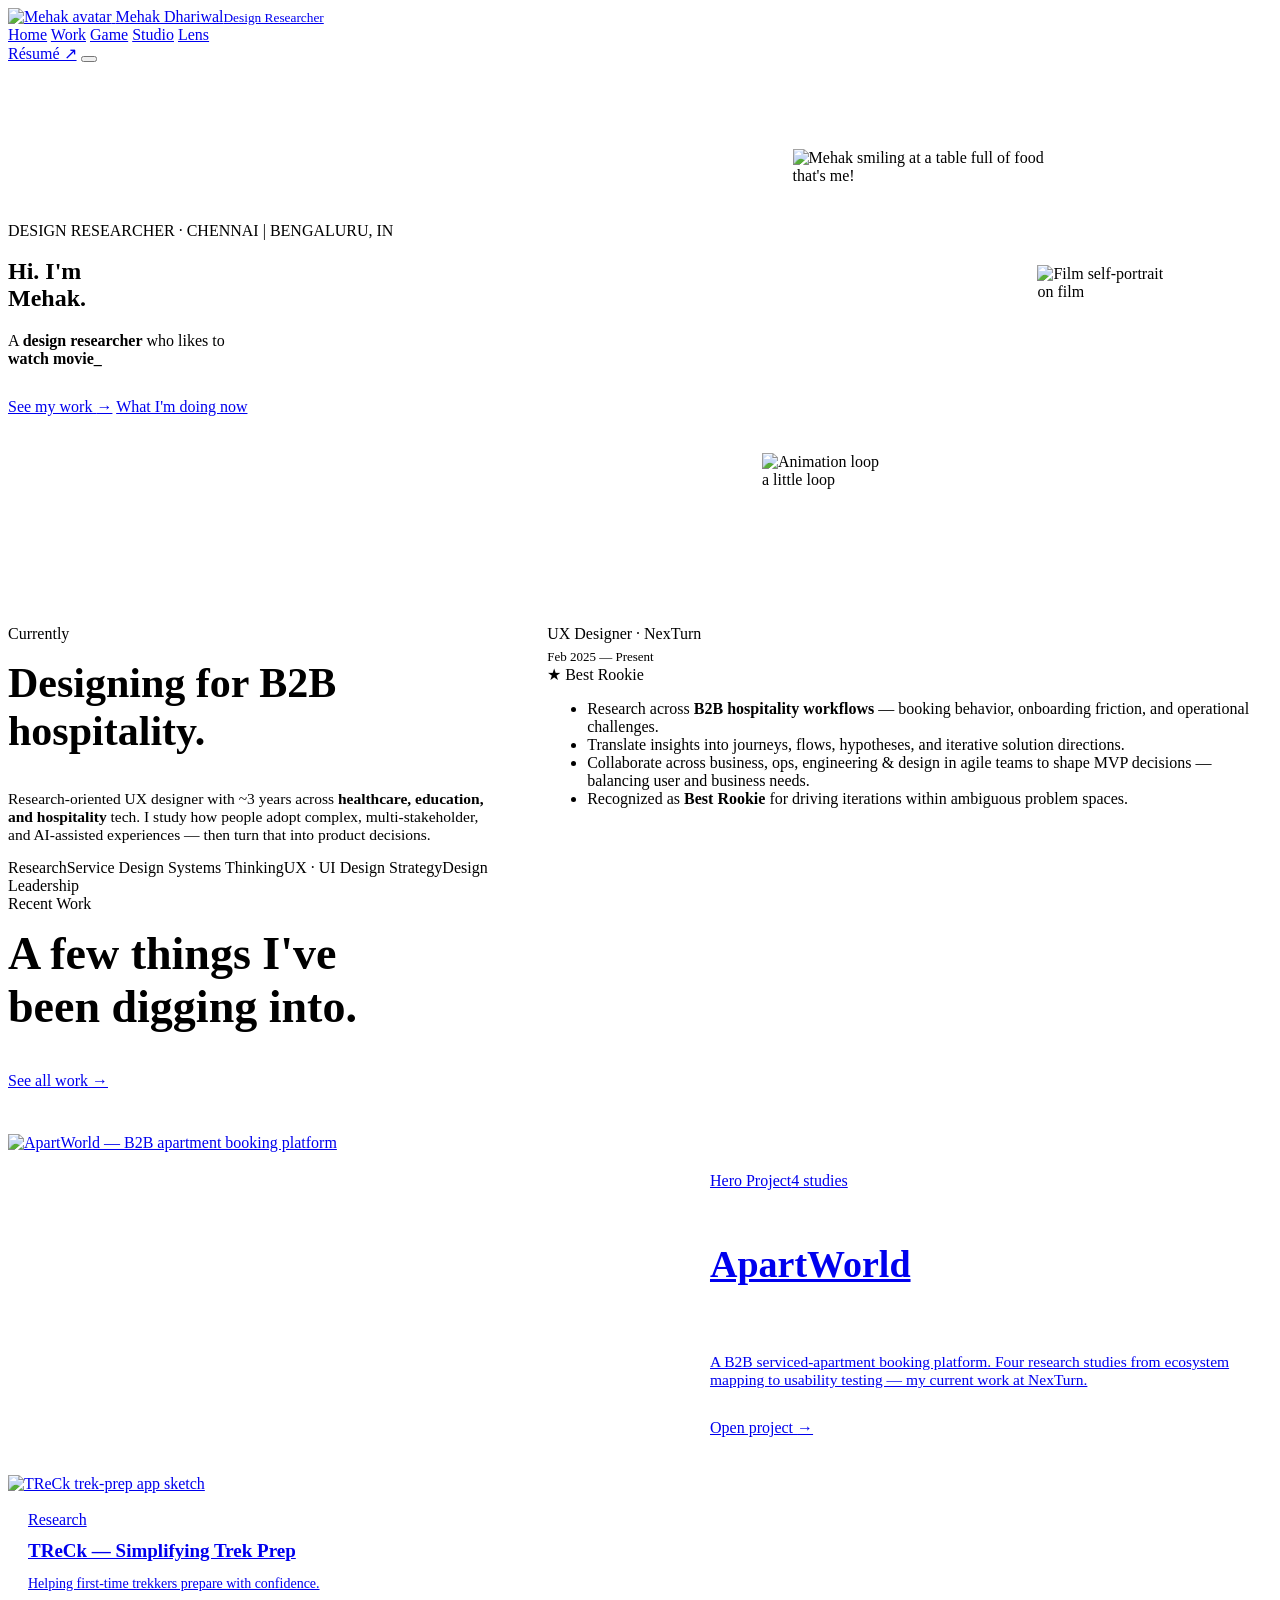
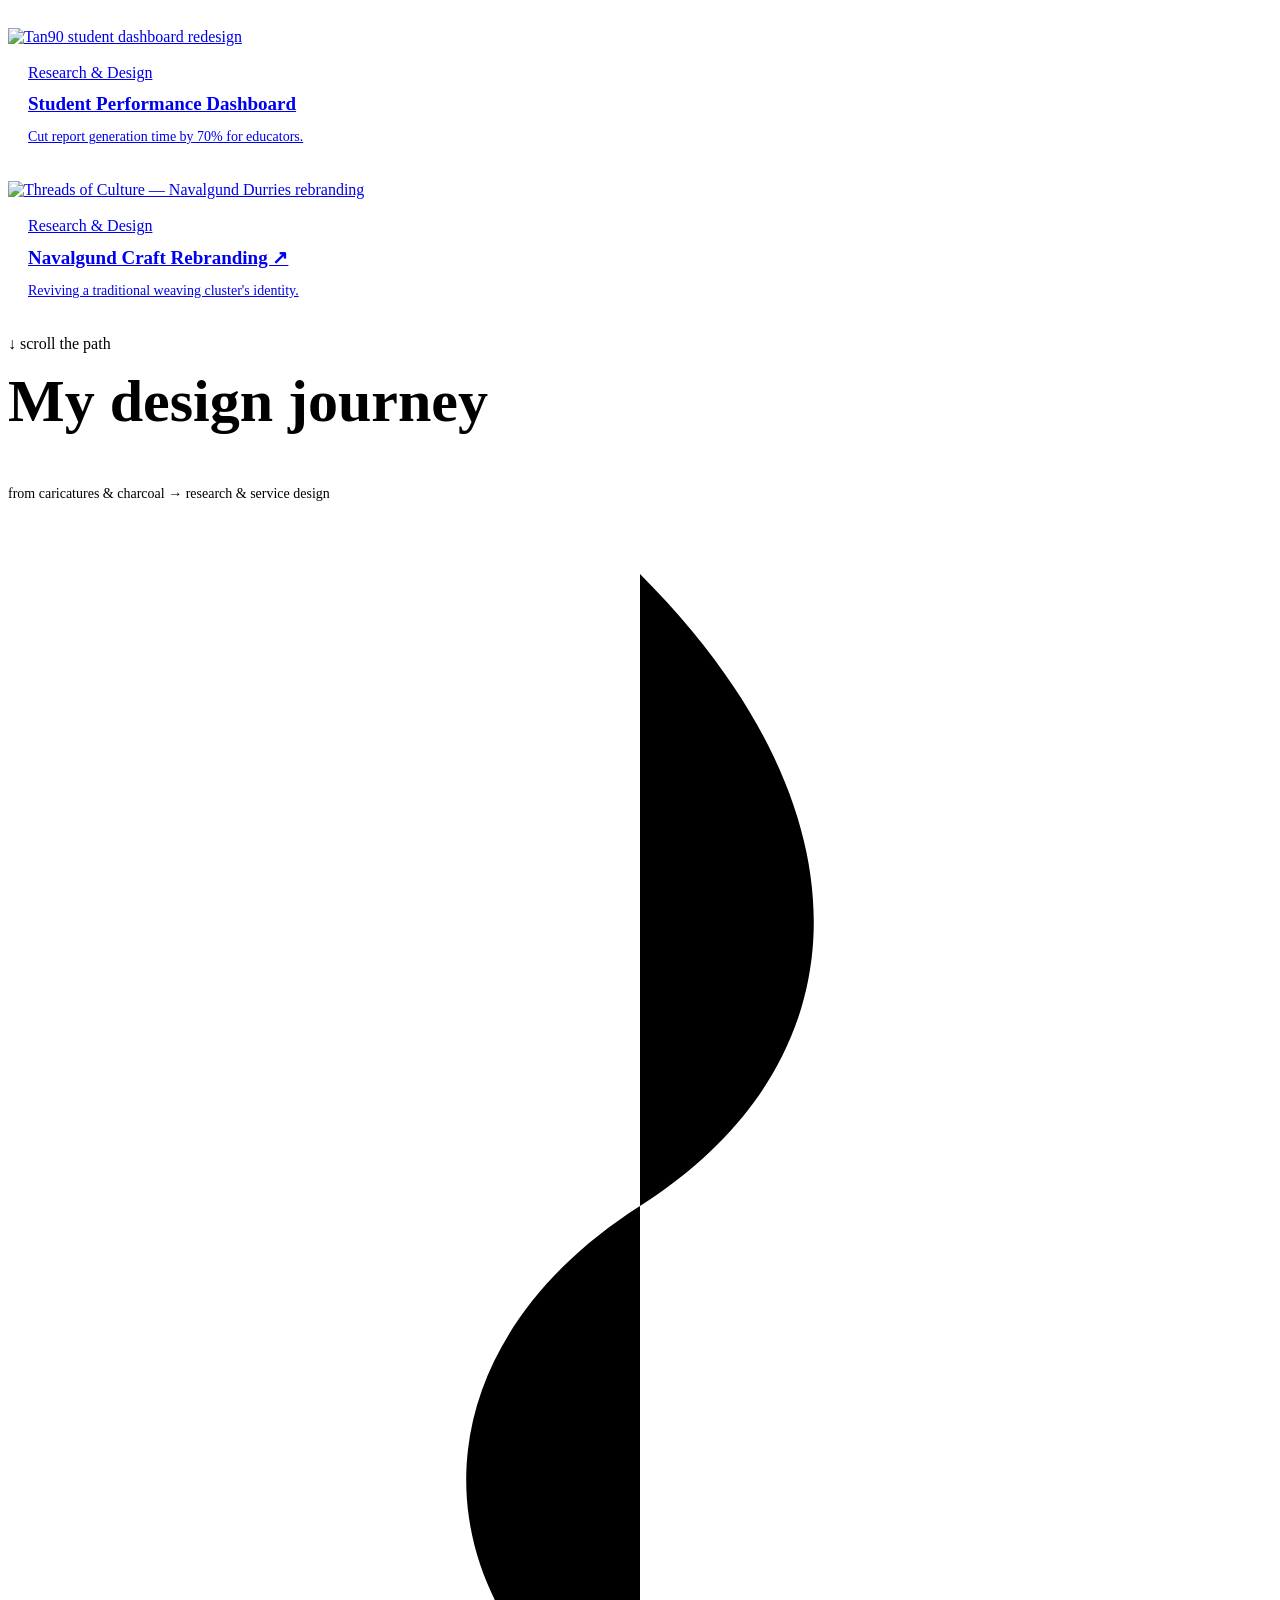
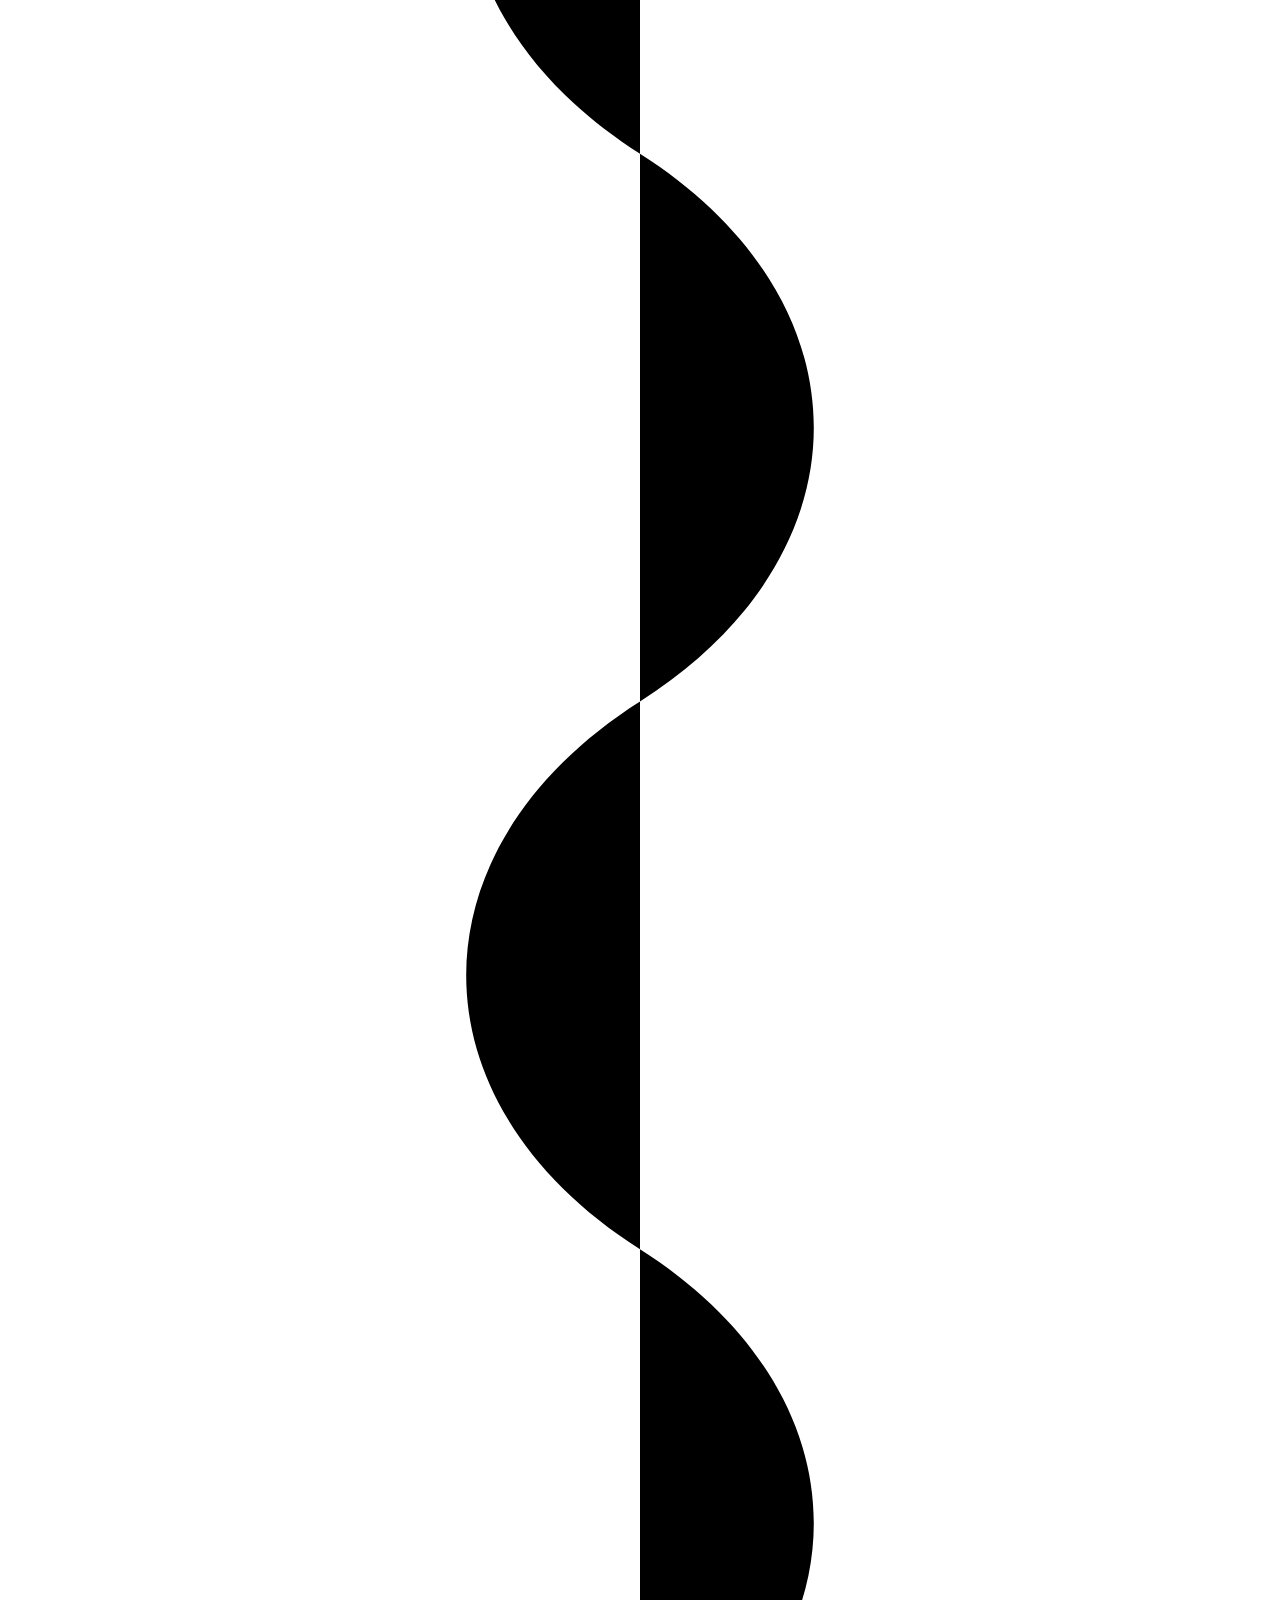
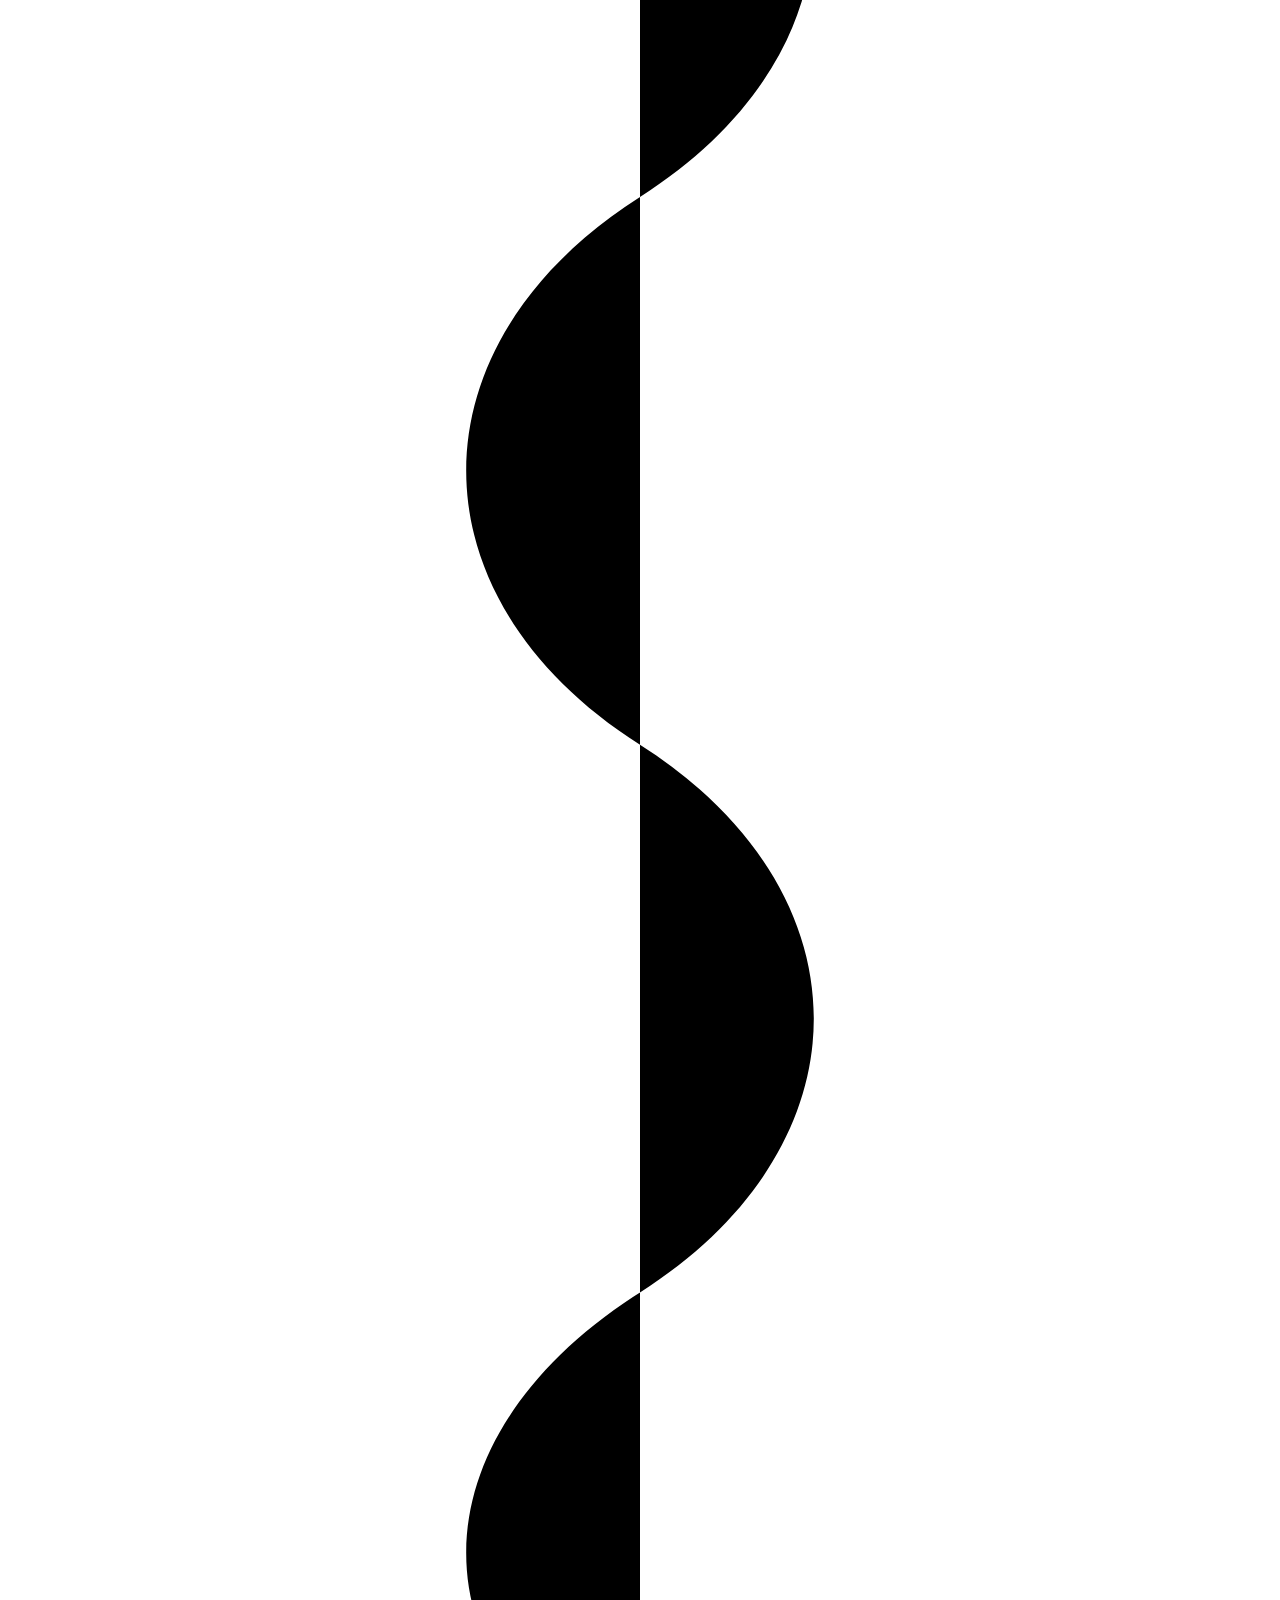
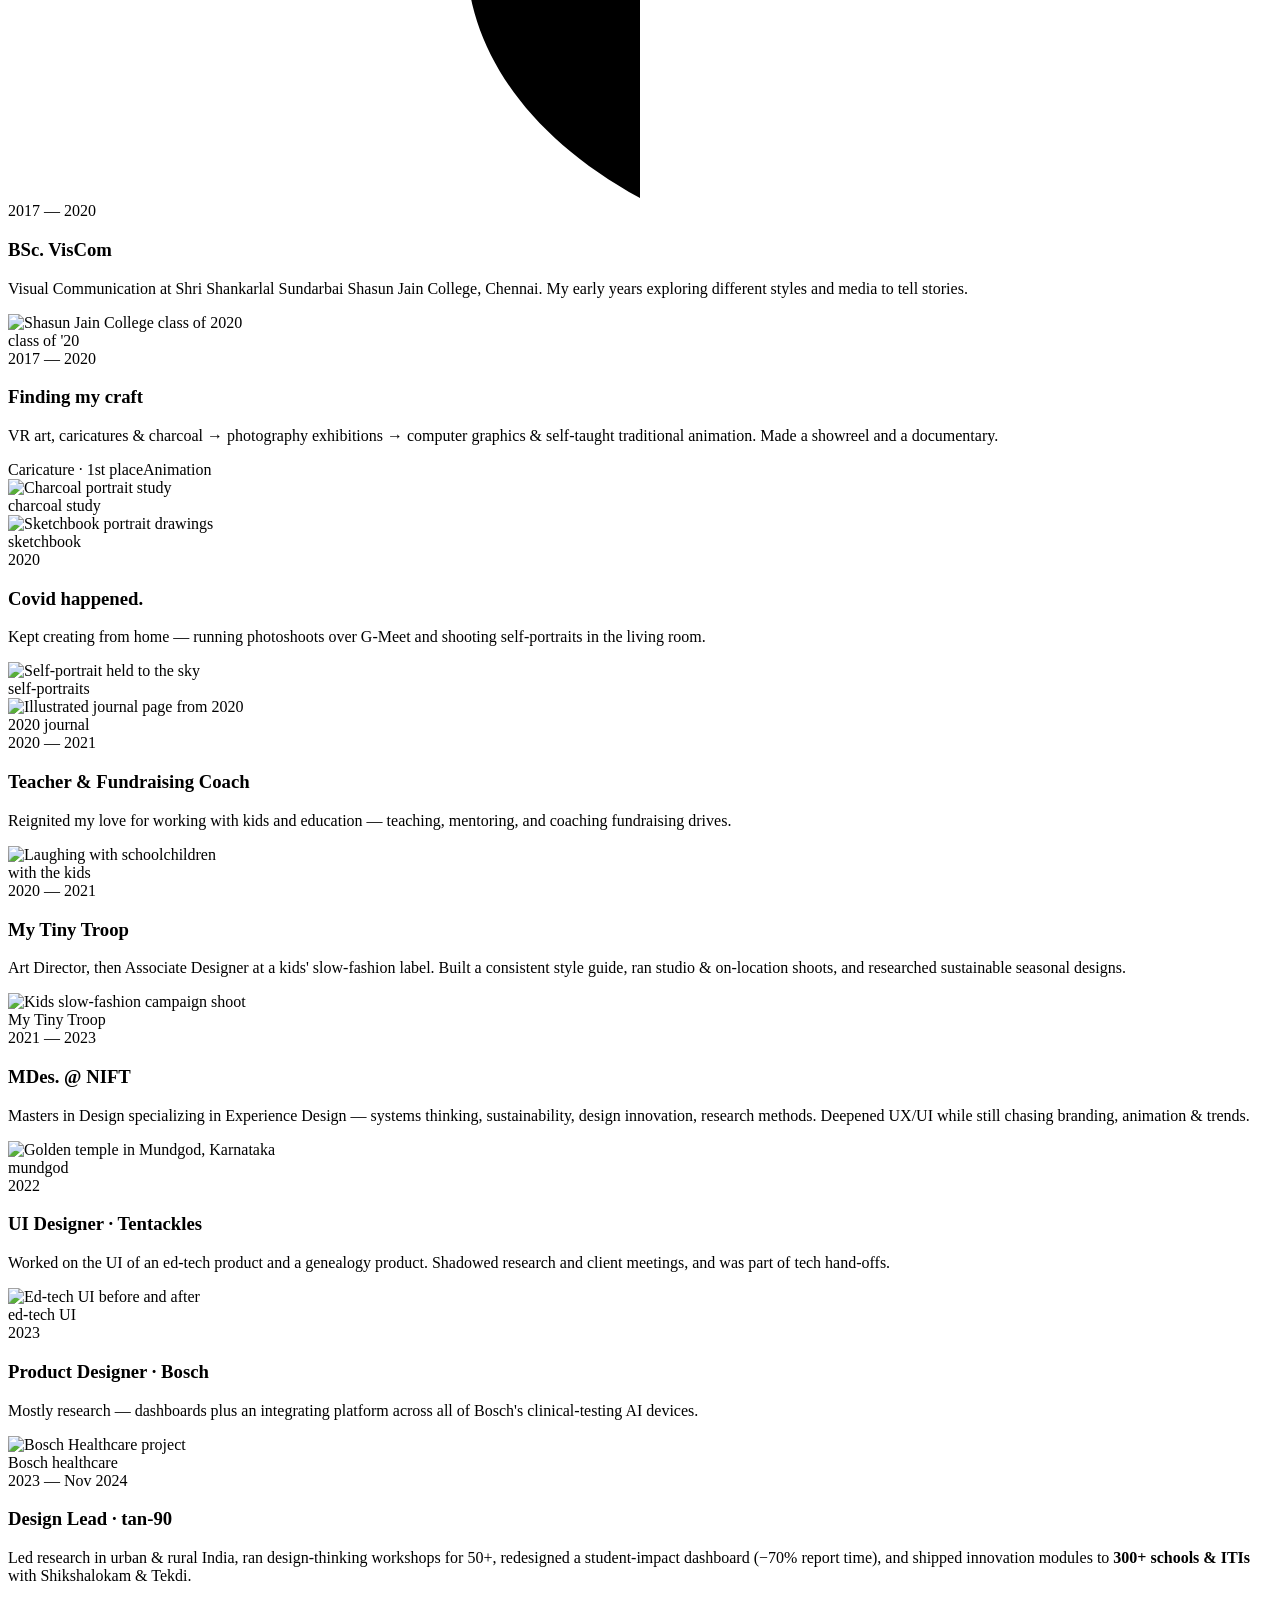
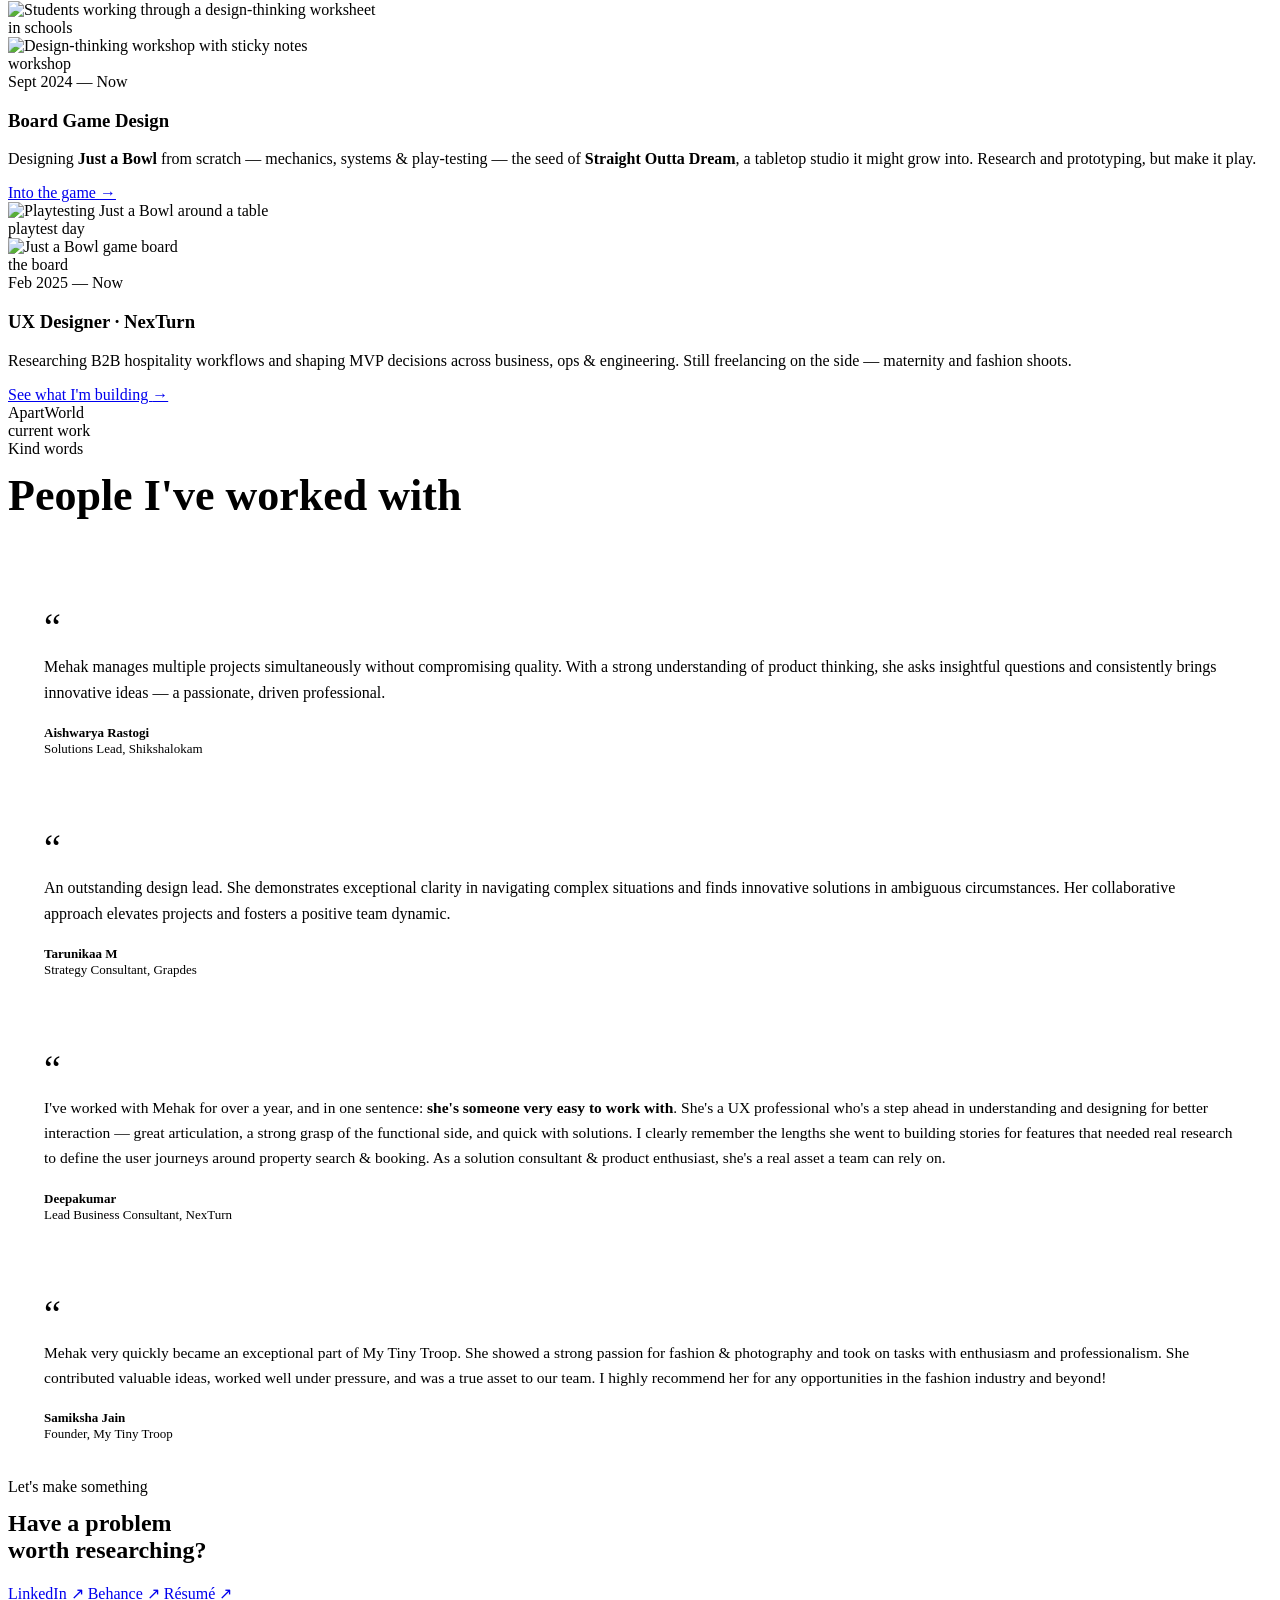
==== index.html @ 4951874a "Add files via upload" ====
<!DOCTYPE html>
<html lang="en">
<head>
<meta charset="UTF-8">
<meta name="viewport" content="width=device-width, initial-scale=1.0">
<script>document.documentElement.classList.add('js');</script>
<title>Mehak Dhariwal — Design Researcher</title>
<link rel="stylesheet" href="assets/styles.css">
</head>
<body data-screen-label="Home">

<!-- ============ NAV ============ -->
<header class="nav">
  <div class="nav-inner">
    <a class="brand" href="index.html">
      <span class="brand-mark"><img src="assets/img/avatar.png" alt="Mehak avatar"></span>
      <span class="brand-name">Mehak Dhariwal<small>Design Researcher</small></span>
    </a>
    <nav class="nav-links">
      <a href="index.html" class="active">Home</a>
      <a href="work.html">Work</a>
      <a href="game.html">Game</a>
      <a href="studio.html">Studio</a>
      <a href="lens.html">Lens</a>
    </nav>
    <a class="nav-cta" href="https://drive.google.com/file/d/1j79GGzyn5UiMB3vWMAtkf3X33l81lrPf/view" target="_blank" rel="noopener">Résumé ↗</a>
    <button class="nav-toggle" aria-label="Menu"><span></span><span></span><span></span></button>
  </div>
</header>

<!-- ============ HERO ============ -->
<section class="section" style="padding-top:clamp(48px,7vw,86px); padding-bottom:clamp(40px,6vw,72px);">
  <div class="wrap">
    <div style="display:grid; grid-template-columns:1.15fr .85fr; gap:clamp(28px,5vw,64px); align-items:center;" class="hero-grid">
      <div>
        <span class="eyebrow reveal">DESIGN RESEARCHER · CHENNAI | BENGALURU, IN</span>
        <h1 class="hero-name reveal d1" style="margin-top:18px;">Hi. I'm<br>Mehak<span class="pop">.</span></h1>
        <p class="lede reveal d2" style="margin-top:20px; max-width:30ch;">
          A <strong>design researcher</strong> who likes to
          <span data-typed="eat|travel|take pictures|read books|watch movies|make animation loops" class="mono" style="color:var(--orange); font-weight:700;">watch movie_</span>
        </p>
        <div class="row reveal d3" style="margin-top:30px; gap:14px;">
          <a class="btn btn-primary" href="work.html">See my work <span class="arr">→</span></a>
          <a class="btn btn-ghost" href="#currently">What I'm doing now</a>
        </div>
      </div>

      <!-- scrapbook photo cluster -->
      <div style="position:relative; min-height:340px;" class="hero-cluster reveal d2">
        <div class="photo rot-l" data-float="0.03" style="position:absolute; top:0; left:6%; width:54%; z-index:3;">
          <img class="shot square" src="assets/img/food.png" alt="Mehak smiling at a table full of food">
          <div class="cap">that's me!</div>
        </div>
        <div class="photo rot-r" data-float="0.06" style="position:absolute; top:34%; right:0; width:46%; z-index:2;">
          <img class="shot tall" src="assets/img/film-portrait.png" alt="Film self-portrait">
          <div class="cap">on film</div>
        </div>
        <div class="photo rot-r1" data-float="0.045" style="position:absolute; bottom:0; left:0; width:40%; z-index:4;">
          <img class="shot square" src="assets/img/loop.gif" alt="Animation loop">
          <div class="cap">a little loop</div>
        </div>
        <svg class="scribble" width="120" height="60" viewBox="0 0 120 60" style="top:-26px; right:8%; z-index:5;" fill="none">
          <path d="M4 40 C 30 8, 60 8, 78 36 S 110 52, 116 20" stroke="var(--blue)" stroke-width="2.5" stroke-linecap="round" stroke-dasharray="2 9"/>
        </svg>
      </div>
    </div>
  </div>
</section>

<!-- ============ CURRENTLY ============ -->
<section class="section" id="currently" style="padding-top:clamp(40px,6vw,64px);">
  <div class="wrap">
    <div style="display:grid; grid-template-columns: .8fr 1.2fr; gap:clamp(28px,5vw,56px); align-items:start;" class="now-grid">
      <div class="reveal">
        <span class="eyebrow">Currently</span>
        <h2 style="font-size:clamp(28px,4vw,42px); margin-top:16px;">Designing for B2B<br>hospitality.</h2>
        <p style="margin-top:18px; font-size:15.5px;">
          Research-oriented UX designer with ~3 years across <strong>healthcare, education, and hospitality</strong> tech.
          I study how people adopt complex, multi-stakeholder, and AI-assisted experiences — then turn that into product decisions.
        </p>
        <div class="chip-list mt-m" style="justify-content:flex-start;">
          <span class="tag o">Research</span><span class="tag">Service Design</span>
          <span class="tag">Systems Thinking</span><span class="tag b">UX · UI</span>
          <span class="tag">Design Strategy</span><span class="tag">Design Leadership</span>
        </div>
      </div>

      <div class="now-card reveal d2">
        <div class="row" style="justify-content:space-between; align-items:flex-start;">
          <div>
            <span class="status-pill"><span class="pulse-dot"></span> UX Designer · NexTurn</span>
            <div class="mono dim" style="font-size:13px; margin-top:6px;">Feb 2025 — Present</div>
          </div>
          <span class="tag o">★ Best Rookie</span>
        </div>
        <ul class="ticks">
          <li>Research across <strong>B2B hospitality workflows</strong> — booking behavior, onboarding friction, and operational challenges.</li>
          <li>Translate insights into journeys, flows, hypotheses, and iterative solution directions.</li>
          <li>Collaborate across business, ops, engineering &amp; design in agile teams to shape MVP decisions — balancing user and business needs.</li>
          <li>Recognized as <strong>Best Rookie</strong> for driving iterations within ambiguous problem spaces.</li>
        </ul>
      </div>
    </div>
  </div>
</section>

<!-- ============ SELECTED WORK ============ -->
<section class="section" style="background:var(--paper-2); border-top:1px solid var(--line-soft); border-bottom:1px solid var(--line-soft);">
  <div class="wrap">
    <div class="row reveal" style="justify-content:space-between; align-items:flex-end; margin-bottom:clamp(28px,4vw,44px);">
      <div>
        <span class="eyebrow">Recent Work</span>
        <h2 style="font-size:clamp(28px,4.4vw,46px); margin-top:14px;">A few things I've<br>been digging into.</h2>
      </div>
      <a class="textlink" href="work.html">See all work <span>→</span></a>
    </div>

    <div class="grid cols-2 reveal d1" style="margin-bottom:var(--gap);">
      <!-- hero feature -->
      <a class="card" href="apartworld.html" style="grid-column:1 / -1; display:grid; grid-template-columns:1.05fr .95fr;">
        <div style="min-height:300px; overflow:hidden;">
          <img src="assets/img/aw/overview.png" alt="ApartWorld — B2B apartment booking platform" style="display:block; width:100%; height:100%; object-fit:cover;">
        </div>
        <div style="padding:clamp(24px,3vw,40px); display:flex; flex-direction:column; justify-content:center; gap:14px;">
          <div class="row"><span class="tag o">Hero Project</span><span class="tag">4 studies</span></div>
          <h3 style="font-size:clamp(26px,3.2vw,38px);">ApartWorld</h3>
          <p style="font-size:15.5px;">A B2B serviced-apartment booking platform. Four research studies from ecosystem mapping to usability testing — my current work at NexTurn.</p>
          <span class="textlink" style="align-self:flex-start;">Open project <span>→</span></span>
        </div>
      </a>
    </div>

    <div class="grid cols-3 reveal d2">
      <a class="card" href="treck.html">
        <img class="shot" src="assets/img/treck/sketch-2.webp" alt="TReCk trek-prep app sketch">
        <div style="padding:18px 20px 22px;">
          <span class="tag">Research</span>
          <h4 style="font-size:19px; margin:11px 0 6px;">TReCk — Simplifying Trek Prep</h4>
          <p style="font-size:14px;">Helping first-time trekkers prepare with confidence.</p>
        </div>
      </a>
      <a class="card" href="tan90.html">
        <img class="shot" src="assets/img/tan90-audit.png" alt="Tan90 student dashboard redesign">
        <div style="padding:18px 20px 22px;">
          <span class="tag b">Research &amp; Design</span>
          <h4 style="font-size:19px; margin:11px 0 6px;">Student Performance Dashboard</h4>
          <p style="font-size:14px;">Cut report generation time by 70% for educators.</p>
        </div>
      </a>
      <a class="card" href="https://www.behance.net/gallery/171537929/Creative-Rebranding-Navalgund-Craft-Cluster" target="_blank" rel="noopener">
        <img class="shot" src="assets/img/behance/navalgund.png" alt="Threads of Culture — Navalgund Durries rebranding">
        <div style="padding:18px 20px 22px;">
          <span class="tag">Research &amp; Design</span>
          <h4 style="font-size:19px; margin:11px 0 6px;">Navalgund Craft Rebranding ↗</h4>
          <p style="font-size:14px;">Reviving a traditional weaving cluster's identity.</p>
        </div>
      </a>
    </div>
  </div>
</section>

<!-- ============ DESIGN JOURNEY ============ -->
<section class="section journey" data-journey>
  <div class="wrap">
    <div class="center reveal" style="margin-bottom:clamp(40px,6vw,72px);">
      <span class="eyebrow no-rule">↓ scroll the path</span>
      <h2 style="font-size:clamp(32px,6vw,60px); margin-top:14px;">My design journey</h2>
      <p class="dim mono" style="font-size:14px; margin-top:10px;">from caricatures &amp; charcoal → research &amp; service design</p>
    </div>

    <!-- winding dotted path -->
    <svg class="journey-path" viewBox="0 0 1200 4200" preserveAspectRatio="none" aria-hidden="true">
      <path d="M600 0
        C 820 220, 820 460, 600 600
        C 380 740, 380 980, 600 1120
        C 820 1260, 820 1500, 600 1640
        C 380 1780, 380 2020, 600 2160
        C 820 2300, 820 2540, 600 2680
        C 380 2820, 380 3060, 600 3200
        C 820 3340, 820 3580, 600 3720
        C 380 3860, 380 4080, 600 4200" />
    </svg>

    <div class="journey-inner">

      <!-- 1 -->
      <div class="milestone reveal">
        <div class="node"></div>
        <div class="m-body">
          <div class="m-year">2017 — 2020</div>
          <h3 class="m-title">BSc. VisCom</h3>
          <p>Visual Communication at Shri Shankarlal Sundarbai Shasun Jain College, Chennai. My early years exploring different styles and media to tell stories.</p>
        </div>
        <div class="m-media">
          <div class="photo rot-r1" data-float="0.03"><img class="shot wide" src="assets/img/shasun.jpg" alt="Shasun Jain College class of 2020"><div class="cap">class of '20</div></div>
        </div>
      </div>

      <!-- 2 -->
      <div class="milestone flip reveal">
        <div class="node"></div>
        <div class="m-body">
          <div class="m-year">2017 — 2020</div>
          <h3 class="m-title alt">Finding my craft</h3>
          <p>VR art, caricatures &amp; charcoal → photography exhibitions → computer graphics &amp; self-taught traditional animation. Made a showreel and a documentary.</p>
          <div class="chip-list mt-s"><span class="tag">Caricature · 1st place</span><span class="tag b">Animation</span></div>
        </div>
        <div class="m-media">
          <div class="photo rot-l" data-float="0.04"><img class="shot" src="assets/img/charcoal.png" alt="Charcoal portrait study"><div class="cap">charcoal study</div></div>
          <div class="photo rot-r" data-float="0.06"><img class="shot tall" src="assets/img/sketchbook.png" alt="Sketchbook portrait drawings"><div class="cap">sketchbook</div></div>
        </div>
      </div>

      <!-- 3 -->
      <div class="milestone reveal">
        <div class="node"></div>
        <div class="m-body">
          <div class="m-year">2020</div>
          <h3 class="m-title pink">Covid happened.</h3>
          <p>Kept creating from home — running photoshoots over G-Meet and shooting self-portraits in the living room.</p>
        </div>
        <div class="m-media">
          <div class="photo rot-r" data-float="0.05"><img class="shot tall" src="assets/img/hero-portrait.png" alt="Self-portrait held to the sky"><div class="cap">self-portraits</div></div>
          <div class="photo rot-l1" data-float="0.03"><img class="shot" src="assets/img/journal.png" alt="Illustrated journal page from 2020"><div class="cap">2020 journal</div></div>
        </div>
      </div>

      <!-- 4 -->
      <div class="milestone flip reveal">
        <div class="node"></div>
        <div class="m-body">
          <div class="m-year">2020 — 2021</div>
          <h3 class="m-title">Teacher &amp; Fundraising Coach</h3>
          <p>Reignited my love for working with kids and education — teaching, mentoring, and coaching fundraising drives.</p>
        </div>
        <div class="m-media">
          <div class="photo rot-r1" data-float="0.04"><img class="shot" src="assets/img/teaching.png" alt="Laughing with schoolchildren"><div class="cap">with the kids</div></div>
        </div>
      </div>

      <!-- 5 -->
      <div class="milestone reveal">
        <div class="node"></div>
        <div class="m-body">
          <div class="m-year">2020 — 2021</div>
          <h3 class="m-title alt">My Tiny Troop</h3>
          <p>Art Director, then Associate Designer at a kids' slow-fashion label. Built a consistent style guide, ran studio &amp; on-location shoots, and researched sustainable seasonal designs.</p>
        </div>
        <div class="m-media">
          <div class="photo rot-l" data-float="0.05"><img class="shot wide" src="assets/img/tinytroop.png" alt="Kids slow-fashion campaign shoot"><div class="cap">My Tiny Troop</div></div>
        </div>
      </div>

      <!-- 6 -->
      <div class="milestone flip reveal">
        <div class="node"></div>
        <div class="m-body">
          <div class="m-year">2021 — 2023</div>
          <h3 class="m-title">MDes. @ NIFT</h3>
          <p>Masters in Design specializing in Experience Design — systems thinking, sustainability, design innovation, research methods. Deepened UX/UI while still chasing branding, animation &amp; trends.</p>
        </div>
        <div class="m-media">
          <div class="photo rot-l1" data-float="0.06"><img class="shot tall" src="assets/img/mundgod.png" alt="Golden temple in Mundgod, Karnataka"><div class="cap">mundgod</div></div>
        </div>
      </div>

      <!-- 7 -->
      <div class="milestone reveal">
        <div class="node"></div>
        <div class="m-body">
          <div class="m-year">2022</div>
          <h3 class="m-title alt">UI Designer · Tentackles</h3>
          <p>Worked on the UI of an ed-tech product and a genealogy product. Shadowed research and client meetings, and was part of tech hand-offs.</p>
        </div>
        <div class="m-media">
          <div class="photo rot-r1" data-float="0.04"><img class="shot wide" src="assets/img/edtech.png" alt="Ed-tech UI before and after"><div class="cap">ed-tech UI</div></div>
        </div>
      </div>

      <!-- 8 -->
      <div class="milestone flip reveal">
        <div class="node"></div>
        <div class="m-body">
          <div class="m-year">2023</div>
          <h3 class="m-title">Product Designer · Bosch</h3>
          <p>Mostly research — dashboards plus an integrating platform across all of Bosch's clinical-testing AI devices.</p>
        </div>
        <div class="m-media">
          <div class="photo rot-l" data-float="0.05"><img class="shot wide" src="assets/img/behance/bosch.png" alt="Bosch Healthcare project"><div class="cap">Bosch healthcare</div></div>
        </div>
      </div>

      <!-- 9 -->
      <div class="milestone reveal">
        <div class="node"></div>
        <div class="m-body">
          <div class="m-year">2023 — Nov 2024</div>
          <h3 class="m-title pink">Design Lead · tan-90</h3>
          <p>Led research in urban &amp; rural India, ran design-thinking workshops for 50+, redesigned a student-impact dashboard (−70% report time), and shipped innovation modules to <strong>300+ schools &amp; ITIs</strong> with Shikshalokam &amp; Tekdi.</p>
        </div>
        <div class="m-media">
          <div class="photo rot-r" data-float="0.04"><img class="shot" src="assets/img/girls-filling.png" alt="Students working through a design-thinking worksheet"><div class="cap">in schools</div></div>
          <div class="photo rot-l1" data-float="0.06"><img class="shot" src="assets/img/tan90-audit.png" alt="Design-thinking workshop with sticky notes"><div class="cap">workshop</div></div>
        </div>
      </div>

      <!-- 10 — board game (side venture) -->
      <div class="milestone flip reveal">
        <div class="node"></div>
        <div class="m-body">
          <div class="m-year">Sept 2024 — Now</div>
          <h3 class="m-title alt">Board Game Design</h3>
          <p>Designing <strong>Just a Bowl</strong> from scratch — mechanics, systems &amp; play-testing — the seed of <strong>Straight Outta Dream</strong>, a tabletop studio it might grow into. Research and prototyping, but make it play.</p>
          <a class="textlink mt-s" href="game.html">Into the game <span>→</span></a>
        </div>
        <div class="m-media">
          <div class="photo rot-l" data-float="0.05"><img class="shot" src="assets/img/game-hero.jpg" alt="Playtesting Just a Bowl around a table"><div class="cap">playtest day</div></div>
          <div class="photo rot-r1" data-float="0.03"><img class="shot wide" src="assets/img/game-board-1.jpg" alt="Just a Bowl game board"><div class="cap">the board</div></div>
        </div>
      </div>

      <!-- 11 -->
      <div class="milestone reveal">
        <div class="node" style="border-color:var(--green); box-shadow:0 0 0 6px var(--paper), 0 0 0 9px oklch(0.66 0.11 155 / .25);"></div>
        <div class="m-body">
          <div class="m-year" style="color:var(--green);">Feb 2025 — Now</div>
          <h3 class="m-title">UX Designer · NexTurn</h3>
          <p>Researching B2B hospitality workflows and shaping MVP decisions across business, ops &amp; engineering. Still freelancing on the side — maternity and fashion shoots.</p>
          <a class="textlink mt-s" href="work.html">See what I'm building <span>→</span></a>
        </div>
        <div class="m-media">
          <div class="photo rot-r1" data-float="0.04"><div class="ph tint-o square"><span>ApartWorld</span></div><div class="cap">current work</div></div>
        </div>
      </div>

    </div>
  </div>
</section>

<!-- ============ TESTIMONIALS ============ -->
<section class="section" style="background:var(--paper-2); border-top:1px solid var(--line-soft);">
  <div class="wrap">
    <div class="center reveal" style="margin-bottom:clamp(32px,4vw,52px);">
      <span class="eyebrow no-rule">Kind words</span>
      <h2 style="font-size:clamp(28px,4.4vw,44px); margin-top:12px;">People I've worked with</h2>
    </div>
    <div class="grid cols-2">
      <figure class="card reveal d1" style="padding:clamp(24px,3vw,36px); margin:0;">
        <div class="mono" style="font-size:38px; line-height:1; color:var(--orange);">&ldquo;</div>
        <blockquote style="margin:8px 0 0; font-size:16px; color:var(--ink); line-height:1.6;">
          Mehak manages multiple projects simultaneously without compromising quality. With a strong understanding of product thinking, she asks insightful questions and consistently brings innovative ideas — a passionate, driven professional.
        </blockquote>
        <figcaption class="mono" style="margin-top:20px; font-size:13px;">
          <strong>Aishwarya Rastogi</strong><br><span class="dim">Solutions Lead, Shikshalokam</span>
        </figcaption>
      </figure>
      <figure class="card reveal d2" style="padding:clamp(24px,3vw,36px); margin:0;">
        <div class="mono" style="font-size:38px; line-height:1; color:var(--blue);">&ldquo;</div>
        <blockquote style="margin:8px 0 0; font-size:16px; color:var(--ink); line-height:1.6;">
          An outstanding design lead. She demonstrates exceptional clarity in navigating complex situations and finds innovative solutions in ambiguous circumstances. Her collaborative approach elevates projects and fosters a positive team dynamic.
        </blockquote>
        <figcaption class="mono" style="margin-top:20px; font-size:13px;">
          <strong>Tarunikaa M</strong><br><span class="dim">Strategy Consultant, Grapdes</span>
        </figcaption>
      </figure>
      <figure class="card reveal d1" style="padding:clamp(24px,3vw,36px); margin:0;">
        <div class="mono" style="font-size:38px; line-height:1; color:var(--green);">&ldquo;</div>
        <blockquote style="margin:8px 0 0; font-size:15.5px; color:var(--ink); line-height:1.6;">
          I've worked with Mehak for over a year, and in one sentence: <strong>she's someone very easy to work with</strong>. She's a UX professional who's a step ahead in understanding and designing for better interaction — great articulation, a strong grasp of the functional side, and quick with solutions. I clearly remember the lengths she went to building stories for features that needed real research to define the user journeys around property search &amp; booking. As a solution consultant &amp; product enthusiast, she's a real asset a team can rely on.
        </blockquote>
        <figcaption class="mono" style="margin-top:20px; font-size:13px;">
          <strong>Deepakumar</strong><br><span class="dim">Lead Business Consultant, NexTurn</span>
        </figcaption>
      </figure>
      <figure class="card reveal d2" style="padding:clamp(24px,3vw,36px); margin:0;">
        <div class="mono" style="font-size:38px; line-height:1; color:var(--pink);">&ldquo;</div>
        <blockquote style="margin:8px 0 0; font-size:15.5px; color:var(--ink); line-height:1.6;">
          Mehak very quickly became an exceptional part of My Tiny Troop. She showed a strong passion for fashion &amp; photography and took on tasks with enthusiasm and professionalism. She contributed valuable ideas, worked well under pressure, and was a true asset to our team. I highly recommend her for any opportunities in the fashion industry and beyond!
        </blockquote>
        <figcaption class="mono" style="margin-top:20px; font-size:13px;">
          <strong>Samiksha Jain</strong><br><span class="dim">Founder, My Tiny Troop</span>
        </figcaption>
      </figure>
    </div>
  </div>
</section>

<!-- ============ FOOTER ============ -->
<footer class="foot">
  <div class="wrap">
    <div class="foot-top">
      <div>
        <span class="eyebrow no-rule" style="color:var(--orange);">Let's make something</span>
        <h2 style="margin-top:14px;">Have a problem<br>worth researching?</h2>
      </div>
      <div class="foot-socials">
        <a href="https://www.linkedin.com/in/mehak-dhariwal/" target="_blank" rel="noopener">LinkedIn ↗</a>
        <a href="https://www.behance.net/mehakdhariwal" target="_blank" rel="noopener">Behance ↗</a>
        <a href="https://drive.google.com/file/d/1j79GGzyn5UiMB3vWMAtkf3X33l81lrPf/view" target="_blank" rel="noopener">Résumé ↗</a>
      </div>
    </div>
    <div class="foot-bottom">
      <span>© 2026 Mehak Dhariwal — Design Researcher</span>
      <span>Made with curiosity &amp; animation loops</span>
    </div>
  </div>
</footer>

<script src="assets/site.js"></script>
</body>
</html>
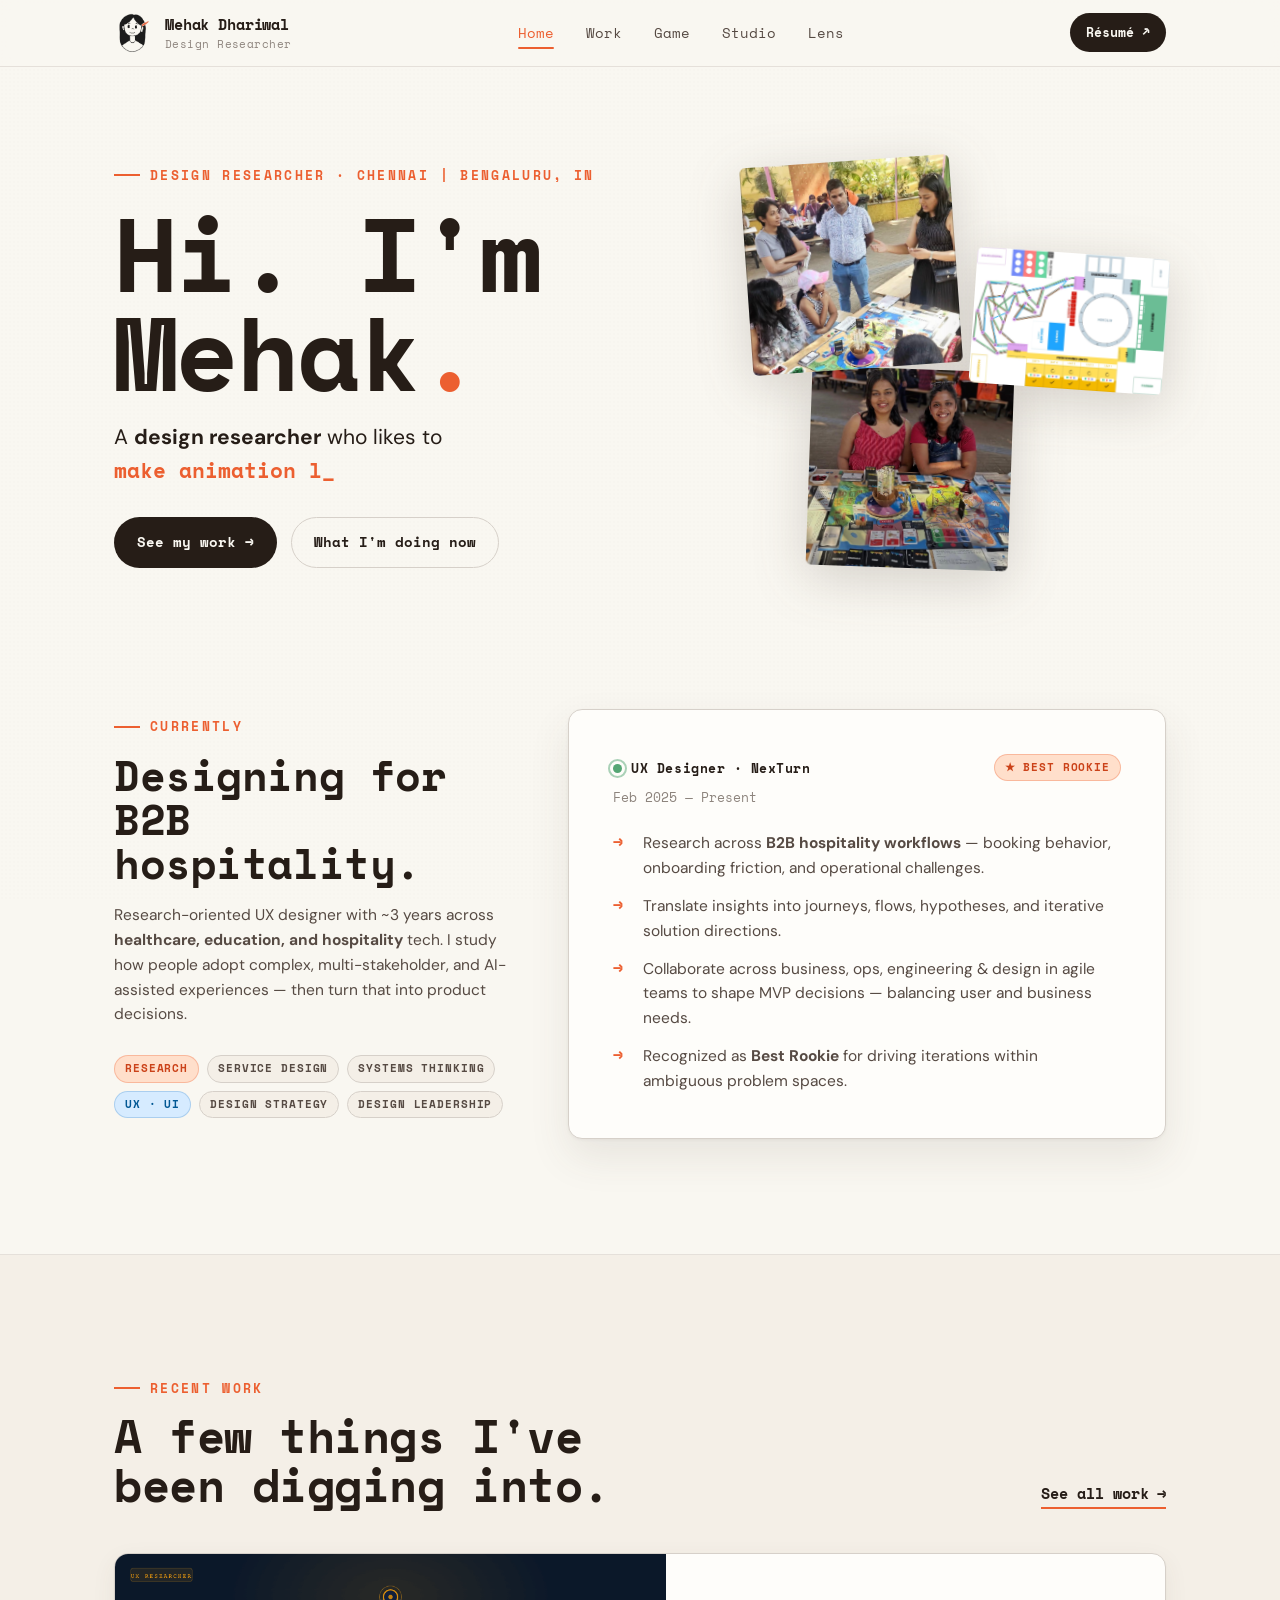
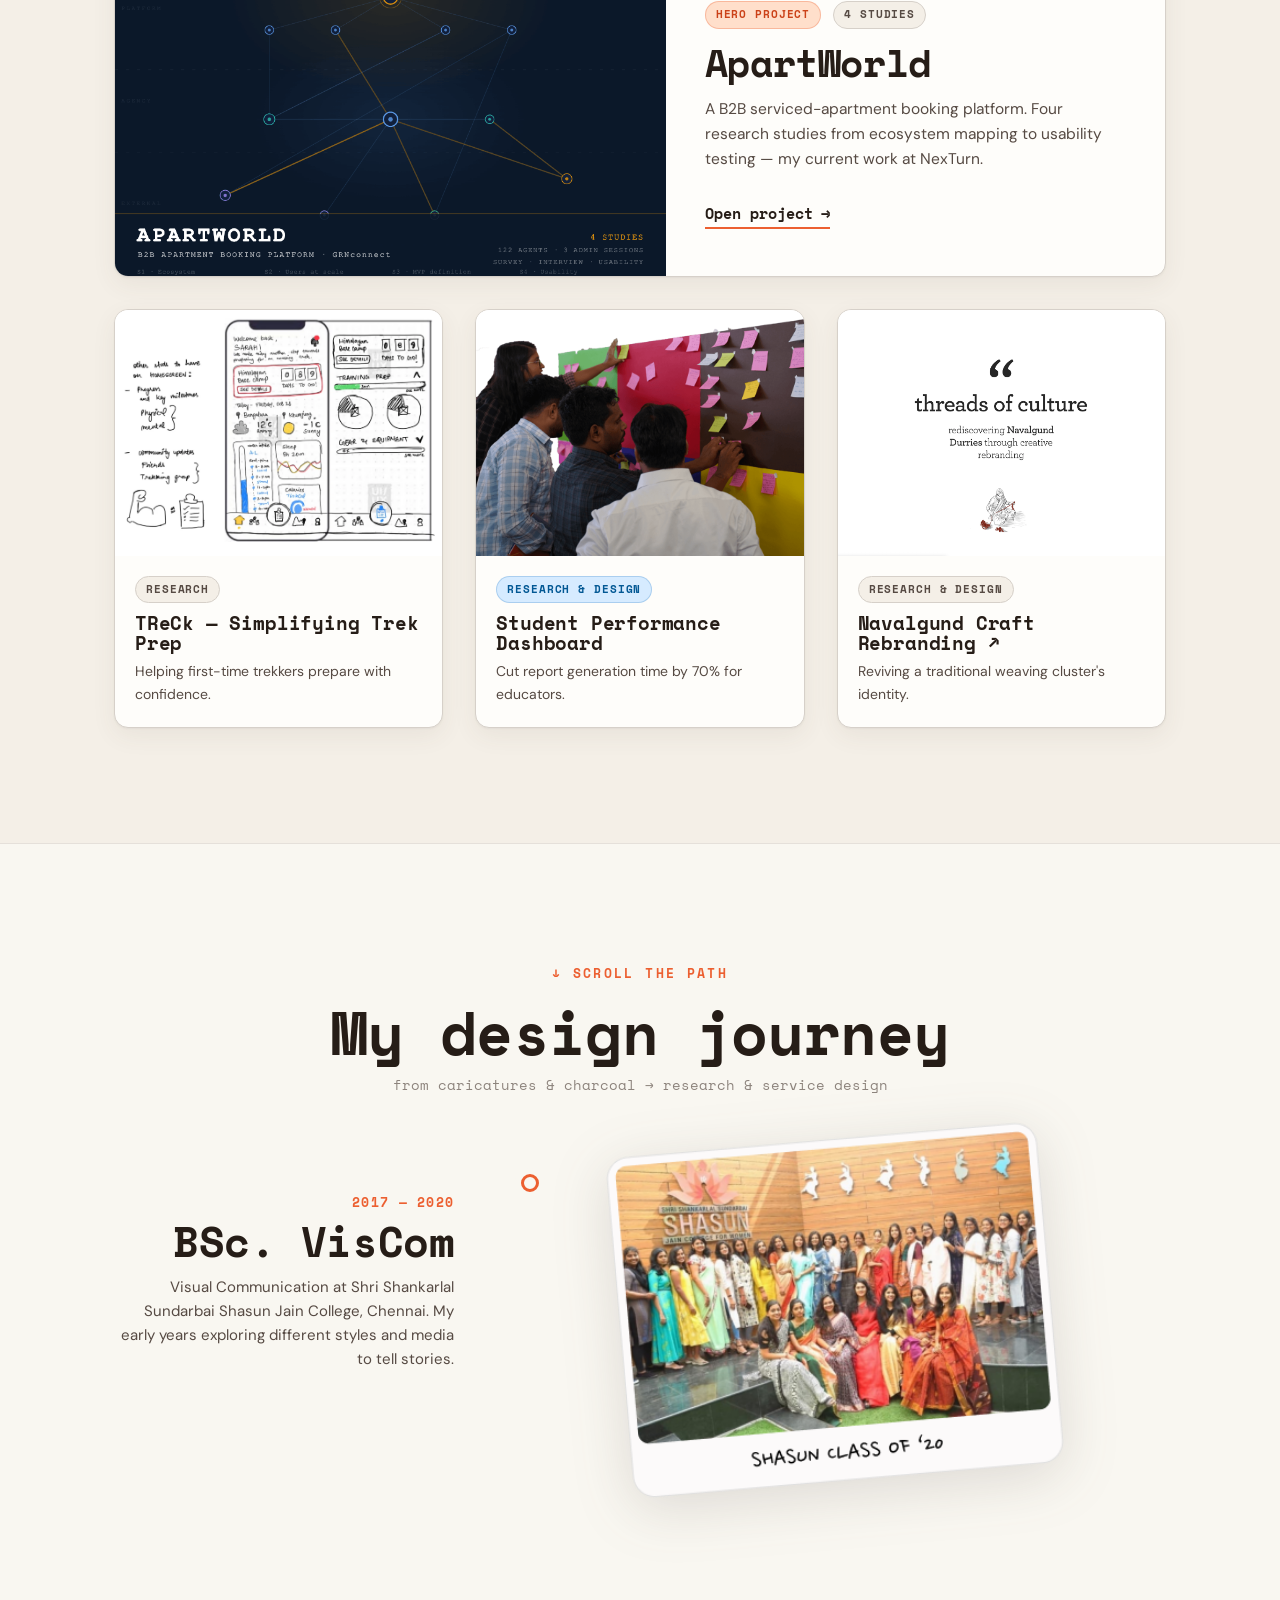
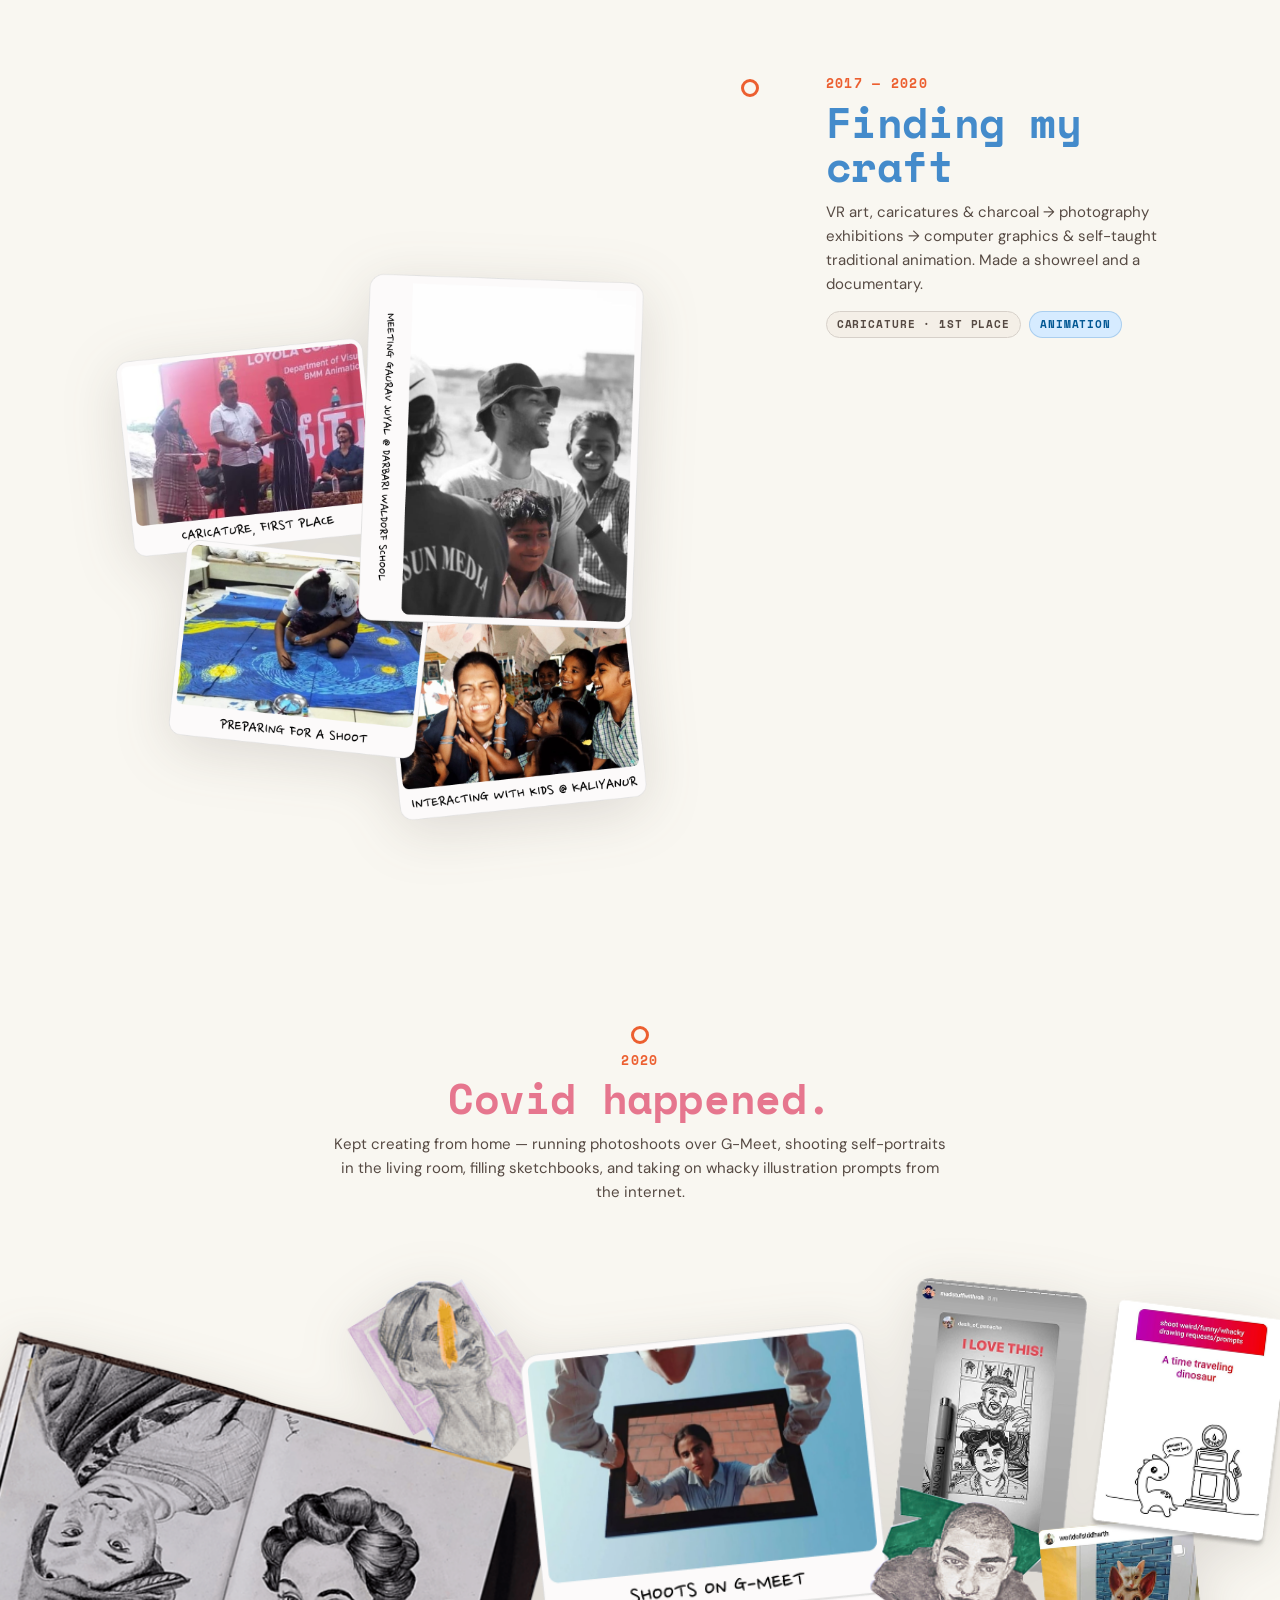
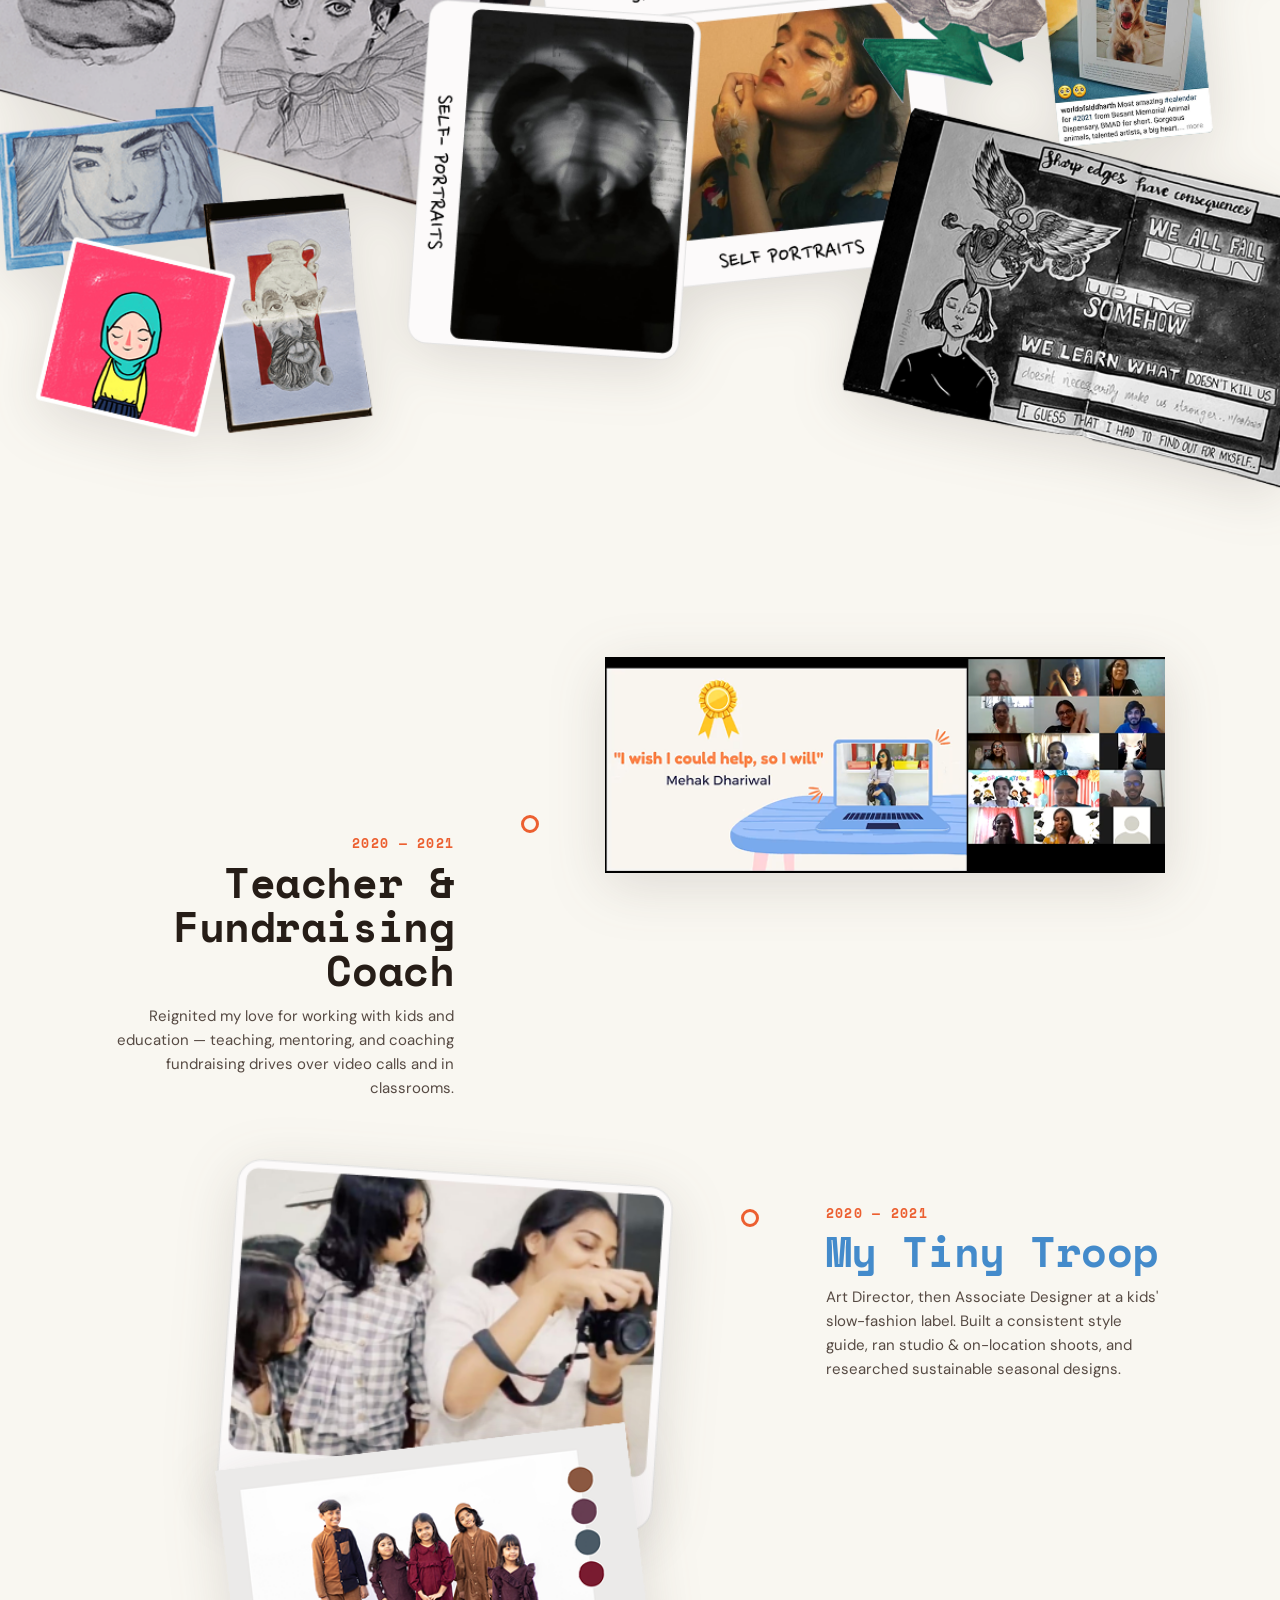
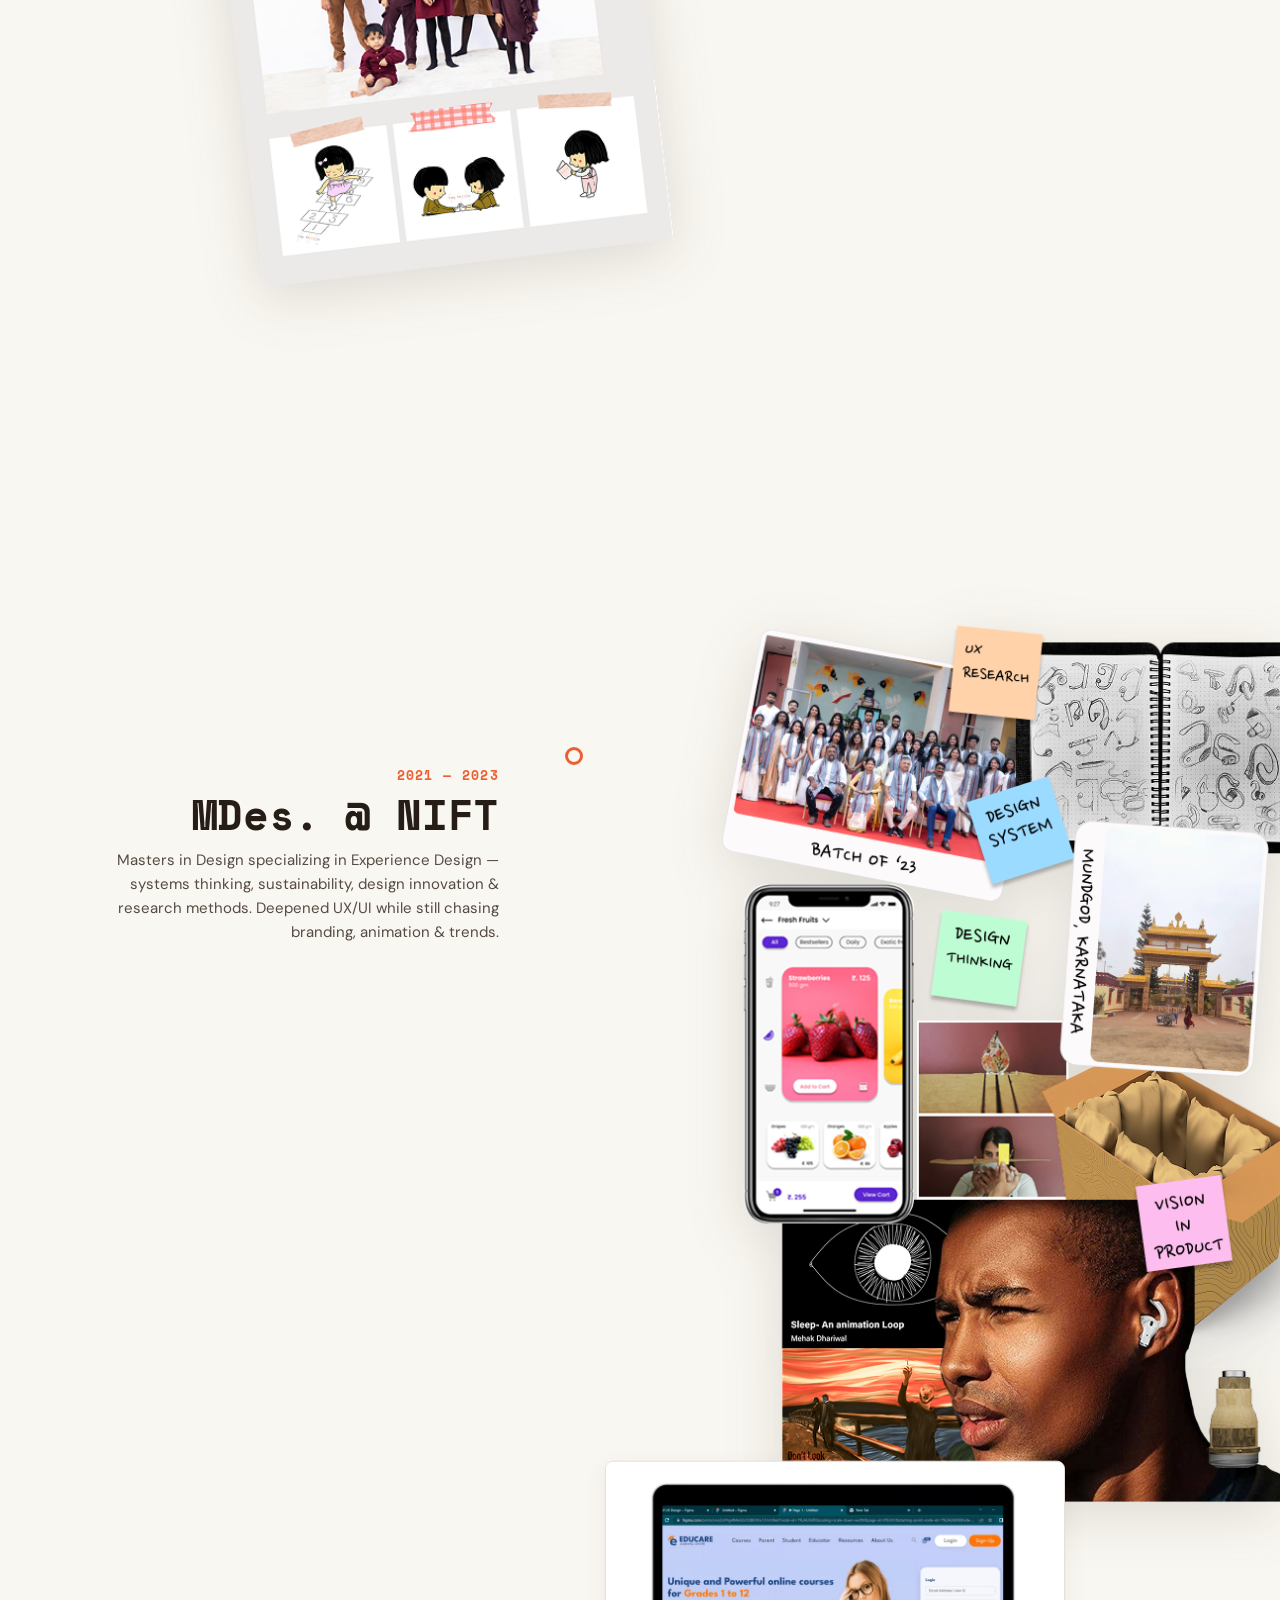
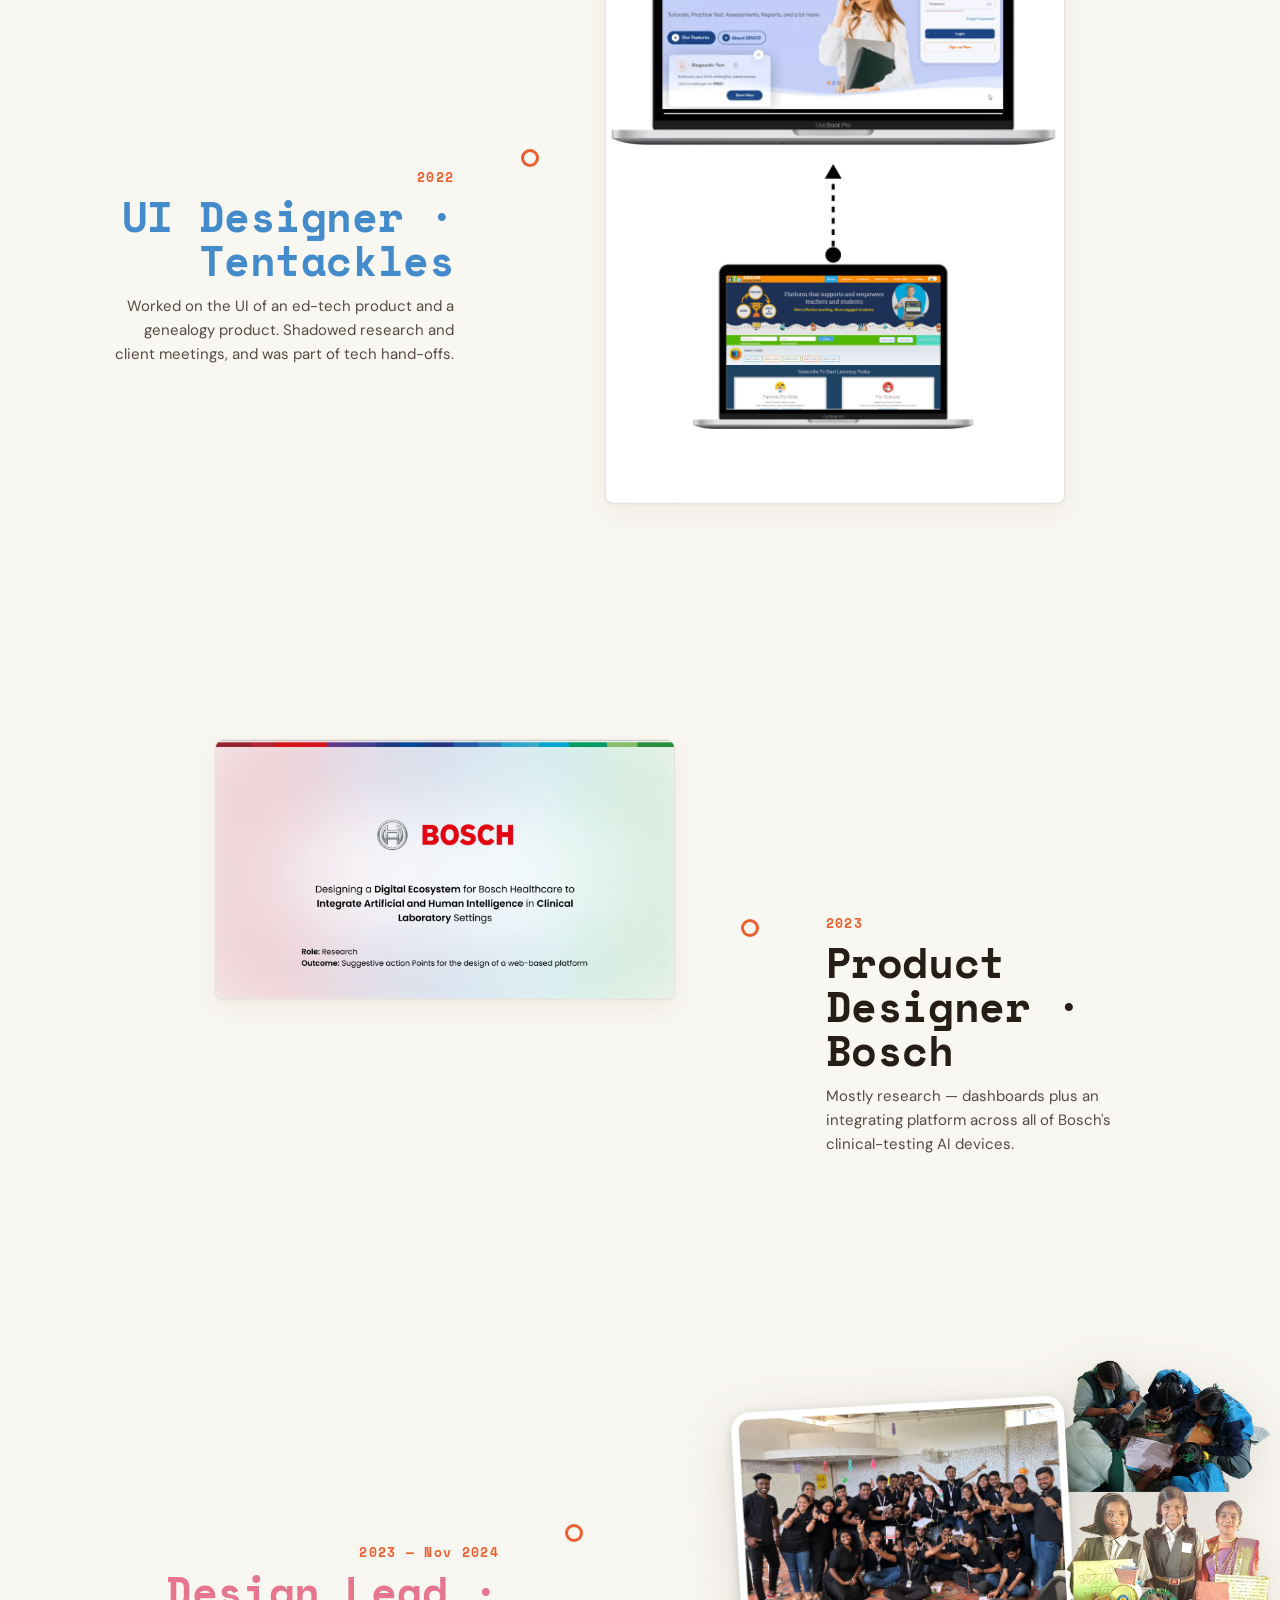
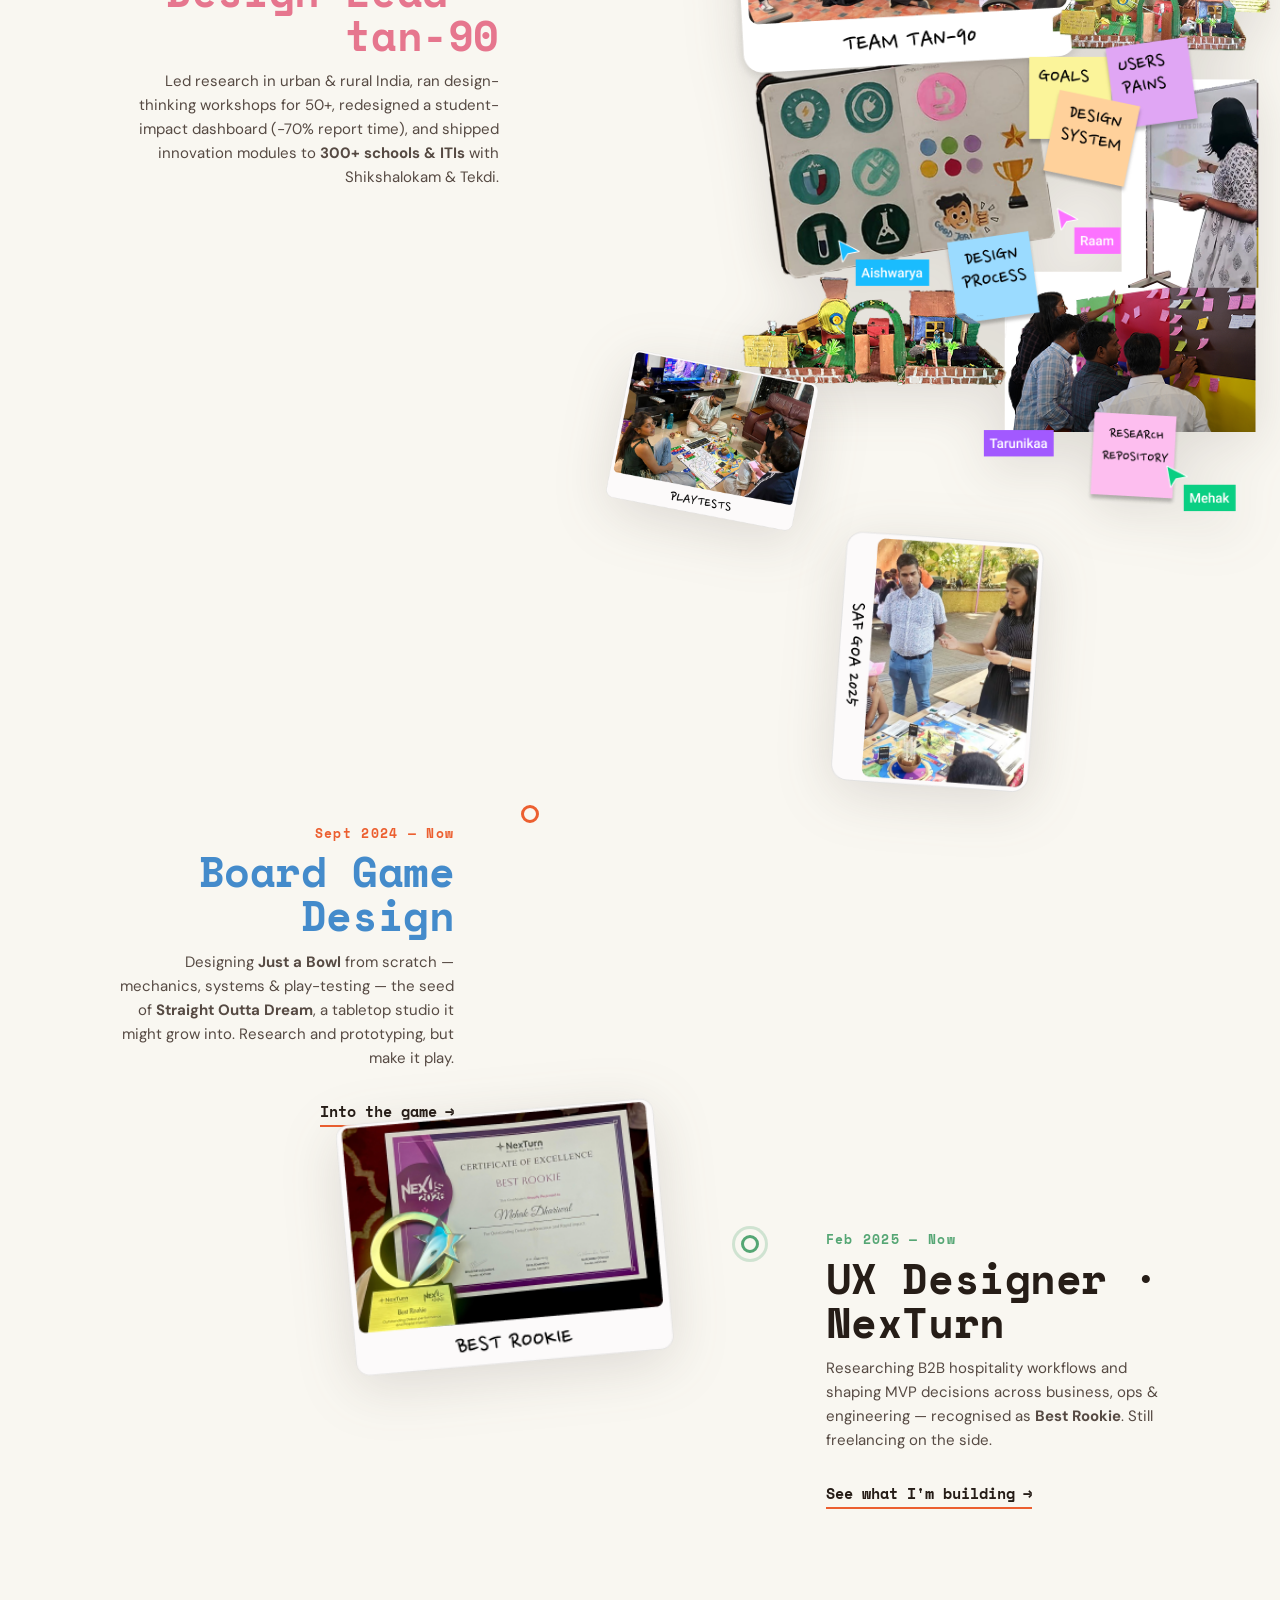
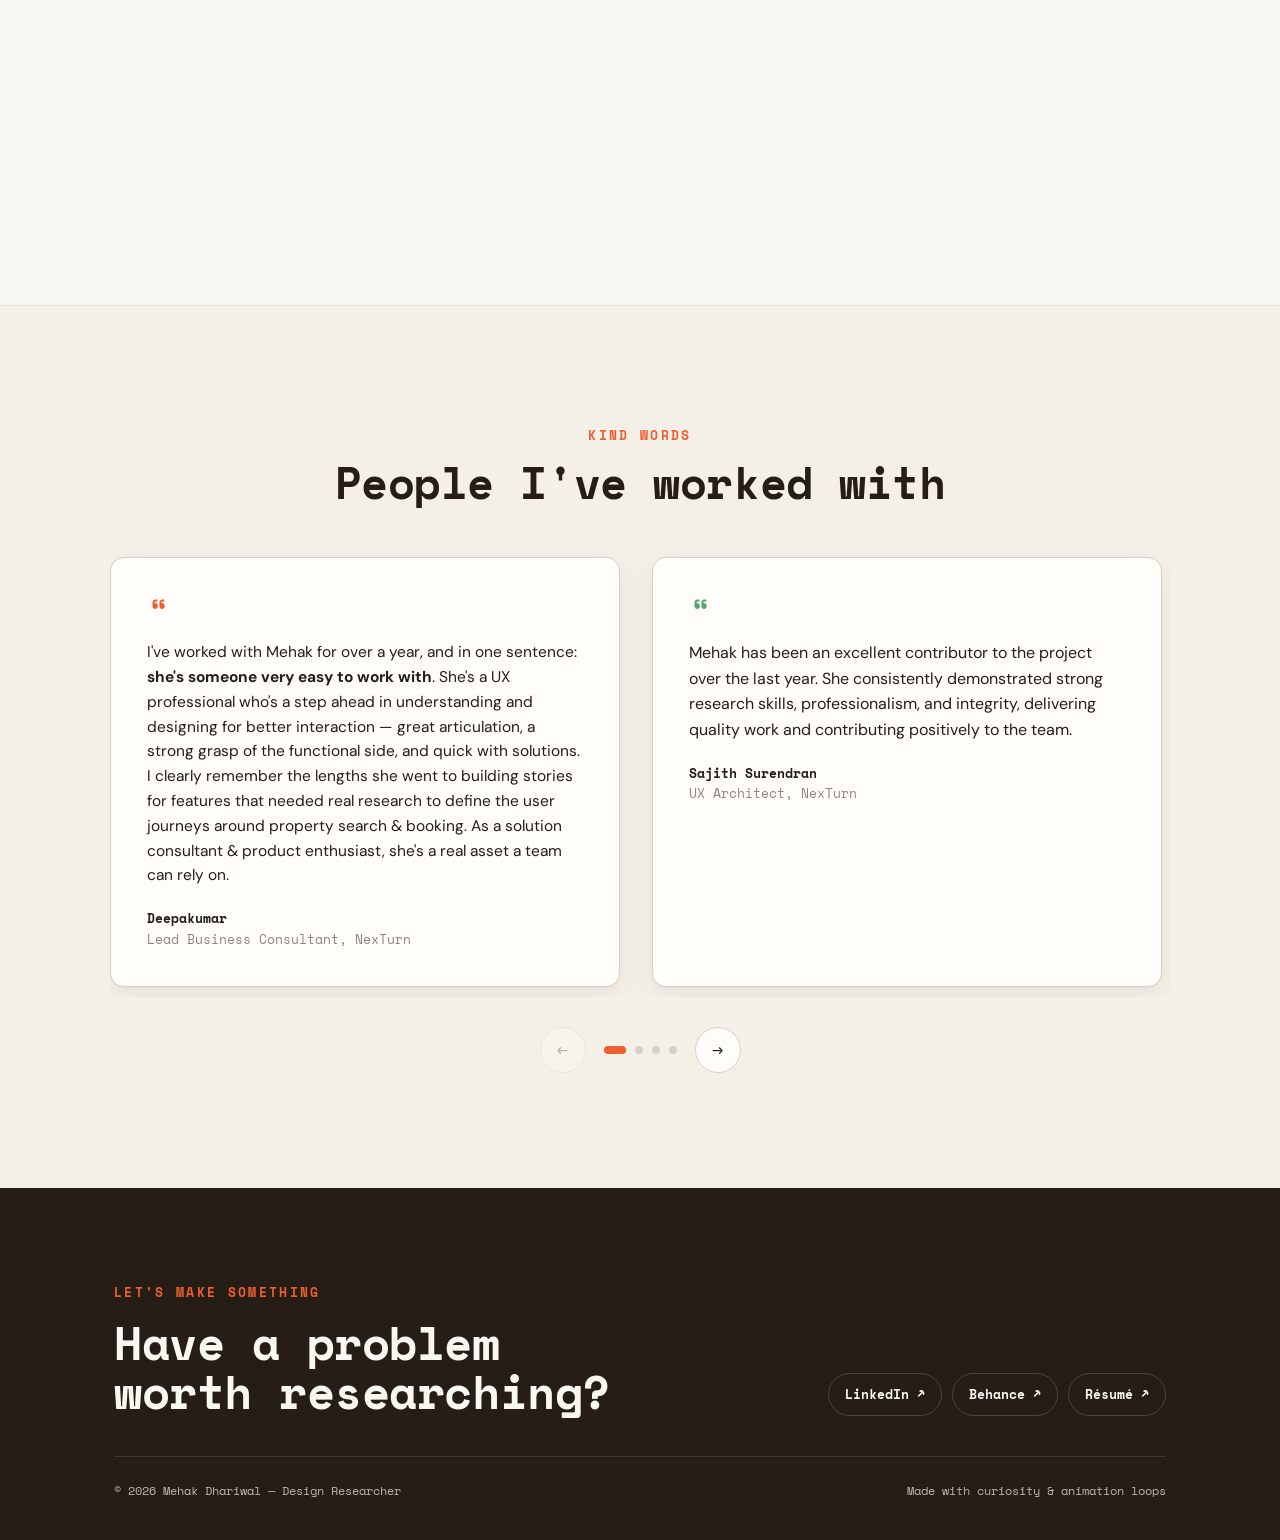
==== commit 30e9da65: "updates" ====
--- a/index.html
+++ b/index.html
@@ -23,7 +23,7 @@
       <a href="studio.html">Studio</a>
       <a href="lens.html">Lens</a>
     </nav>
-    <a class="nav-cta" href="https://drive.google.com/file/d/1j79GGzyn5UiMB3vWMAtkf3X33l81lrPf/view" target="_blank" rel="noopener">Résumé ↗</a>
+    <a class="nav-cta" href="https://drive.google.com/file/d/1BNUfEnxZkz_BRxca55lJrzqyZunD7Hcp/view" target="_blank" rel="noopener">Résumé ↗</a>
     <button class="nav-toggle" aria-label="Menu"><span></span><span></span><span></span></button>
   </div>
 </header>
@@ -36,8 +36,8 @@
         <span class="eyebrow reveal">DESIGN RESEARCHER · CHENNAI | BENGALURU, IN</span>
         <h1 class="hero-name reveal d1" style="margin-top:18px;">Hi. I'm<br>Mehak<span class="pop">.</span></h1>
         <p class="lede reveal d2" style="margin-top:20px; max-width:30ch;">
-          A <strong>design researcher</strong> who likes to
-          <span data-typed="eat|travel|take pictures|read books|watch movies|make animation loops" class="mono" style="color:var(--orange); font-weight:700;">watch movie_</span>
+          A <strong>design researcher</strong> who likes to<br>
+          <span data-typed="make|make games|make animation loops|make prints|travel|take pictures|read books|watch movies|cook AND eat!!" class="mono" style="color:var(--orange); font-weight:700;">make_</span>
         </p>
         <div class="row reveal d3" style="margin-top:30px; gap:14px;">
           <a class="btn btn-primary" href="work.html">See my work <span class="arr">→</span></a>
@@ -45,23 +45,61 @@
         </div>
       </div>
 
-      <!-- scrapbook photo cluster -->
-      <div style="position:relative; min-height:340px;" class="hero-cluster reveal d2">
-        <div class="photo rot-l" data-float="0.03" style="position:absolute; top:0; left:6%; width:54%; z-index:3;">
-          <img class="shot square" src="assets/img/food.png" alt="Mehak smiling at a table full of food">
-          <div class="cap">that's me!</div>
-        </div>
-        <div class="photo rot-r" data-float="0.06" style="position:absolute; top:34%; right:0; width:46%; z-index:2;">
-          <img class="shot tall" src="assets/img/film-portrait.png" alt="Film self-portrait">
-          <div class="cap">on film</div>
-        </div>
-        <div class="photo rot-r1" data-float="0.045" style="position:absolute; bottom:0; left:0; width:40%; z-index:4;">
-          <img class="shot square" src="assets/img/loop.gif" alt="Animation loop">
-          <div class="cap">a little loop</div>
-        </div>
-        <svg class="scribble" width="120" height="60" viewBox="0 0 120 60" style="top:-26px; right:8%; z-index:5;" fill="none">
-          <path d="M4 40 C 30 8, 60 8, 78 36 S 110 52, 116 20" stroke="var(--blue)" stroke-width="2.5" stroke-linecap="round" stroke-dasharray="2 9"/>
-        </svg>
+      <!-- word-synced hero stage: a mini scrapbook cluster per word -->
+      <div class="hero-stage reveal d2" aria-hidden="true">
+        <!-- 0 make -->
+        <figure class="hero-shot g-make">
+          <img class="hc p1 pic" src="assets/img/sketchbook.png" alt="">
+          <img class="hc p2 pic" src="assets/img/charcoal.png" alt="">
+          <img class="hc p3 pic" src="assets/img/journal.png" alt="">
+        </figure>
+        <!-- 1 make games -->
+        <figure class="hero-shot">
+          <img class="hc p1 pic" src="assets/img/hero/game-present.jpg" alt="">
+          <img class="hc p2 pic" src="assets/img/game-board-1.jpg" alt="">
+          <img class="hc p3 pic" src="assets/img/hero/game-girls.jpg" alt="">
+        </figure>
+        <!-- 2 make animation loops: peacock left · watermelon · hand-eye (tall) right -->
+        <figure class="hero-shot g-loops">
+          <img class="hc p1 pic" src="assets/img/hero/loop-peacock.gif" alt="">
+          <img class="hc p2 pic" src="assets/img/hero/loop-watermelon.gif" alt="">
+          <img class="hc p3 pic" src="assets/img/hero/loop-hand.gif" alt="">
+        </figure>
+        <!-- 3 make prints: framed cyanotypes (held) -->
+        <figure class="hero-shot g-prints">
+          <img class="hc p1 pic" src="assets/img/hero/cam-flower.jpg" alt="">
+          <img class="hc p2 pic" src="assets/img/hero/cyan-alley.jpg" alt="">
+          <img class="hc p3 pic" src="assets/img/hero/cyan-boat.gif" alt="">
+        </figure>
+        <!-- 4 travel -->
+        <figure class="hero-shot">
+          <img class="hc p1 pic" src="assets/img/hero/travel-chembra.png" alt="">
+          <img class="hc p2 pic" src="assets/img/hero/travel-hill.png" alt="">
+          <img class="hc p3 pic" src="assets/img/hero/travel-bombay.gif" alt="">
+        </figure>
+        <!-- 5 take pictures: cameras -->
+        <figure class="hero-shot">
+          <img class="hc p1 pic" src="assets/img/hero/cam-saree.jpg" alt="">
+          <img class="hc p2 pic" src="assets/img/hero/book-manto.jpg" alt="">
+          <img class="hc p3 pic" src="assets/img/hero/cam-mosaic.jpg" alt="">
+        </figure>
+        <!-- 6 read books: bedsheet figure anchor + book cutouts framing it -->
+        <figure class="hero-shot g-books">
+          <img class="hc p1 cut" src="assets/img/hero/book-ghost.png" alt="">
+          <img class="hc p2 cut" src="assets/img/hero/book-gamification.png" alt="">
+          <img class="hc p3 cut" src="assets/img/hero/book-acts-cut.png" alt="">
+          <img class="hc p4 cut" src="assets/img/hero/book-manto-cut.png" alt="">
+          <img class="hc p5 pic" src="assets/img/hero/book-eleanor.png" alt="">
+        </figure>
+        <!-- 7 watch movies -->
+        <figure class="hero-shot">
+          <img class="hc center pic" src="assets/img/hero/cinema.png" alt="">
+        </figure>
+        <!-- 8 cook AND eat!! -->
+        <figure class="hero-shot g-eat">
+          <img class="hc p1 cut" src="assets/img/hero/eat-pasta.png" alt="">
+          <img class="hc p2 cut" src="assets/img/hero/sushi-cut.png" alt="">
+        </figure>
       </div>
     </div>
   </div>
@@ -192,7 +230,7 @@
           <p>Visual Communication at Shri Shankarlal Sundarbai Shasun Jain College, Chennai. My early years exploring different styles and media to tell stories.</p>
         </div>
         <div class="m-media">
-          <div class="photo rot-r1" data-float="0.03"><img class="shot wide" src="assets/img/shasun.jpg" alt="Shasun Jain College class of 2020"><div class="cap">class of '20</div></div>
+          <div class="collage-wrap m"><img class="collage rot-r1" data-float="0.03" src="assets/img/journey/shasun.png" alt="Shasun Jain College class of 2020"></div>
         </div>
       </div>
 
@@ -206,40 +244,38 @@
           <div class="chip-list mt-s"><span class="tag">Caricature · 1st place</span><span class="tag b">Animation</span></div>
         </div>
         <div class="m-media">
-          <div class="photo rot-l" data-float="0.04"><img class="shot" src="assets/img/charcoal.png" alt="Charcoal portrait study"><div class="cap">charcoal study</div></div>
-          <div class="photo rot-r" data-float="0.06"><img class="shot tall" src="assets/img/sketchbook.png" alt="Sketchbook portrait drawings"><div class="cap">sketchbook</div></div>
+          <div class="collage-wrap l"><img class="collage" data-float="0.03" src="assets/img/journey/craft-collage.png" alt="College-era collage — caricature first place, meeting Gaurav Juyal on a documentary shoot, preparing a hand-painted backdrop, and interacting with kids at Kaliyanur"></div>
         </div>
       </div>
 
       <!-- 3 -->
-      <div class="milestone reveal">
+      <div class="milestone wide reveal">
         <div class="node"></div>
         <div class="m-body">
           <div class="m-year">2020</div>
           <h3 class="m-title pink">Covid happened.</h3>
-          <p>Kept creating from home — running photoshoots over G-Meet and shooting self-portraits in the living room.</p>
-        </div>
-        <div class="m-media">
-          <div class="photo rot-r" data-float="0.05"><img class="shot tall" src="assets/img/hero-portrait.png" alt="Self-portrait held to the sky"><div class="cap">self-portraits</div></div>
-          <div class="photo rot-l1" data-float="0.03"><img class="shot" src="assets/img/journal.png" alt="Illustrated journal page from 2020"><div class="cap">2020 journal</div></div>
+          <p>Kept creating from home — running photoshoots over G-Meet, shooting self-portraits in the living room, filling sketchbooks, and taking on whacky illustration prompts from the internet.</p>
+        </div>
+        <div class="m-media">
+          <div class="collage-wrap hero"><img class="collage" data-float="0.02" src="assets/img/journey/covid.png" alt="A collage of charcoal portraits, self-portrait photography, G-Meet shoots and illustration prompts made during lockdown"></div>
         </div>
       </div>
 
       <!-- 4 -->
-      <div class="milestone flip reveal">
+      <div class="milestone reveal">
         <div class="node"></div>
         <div class="m-body">
           <div class="m-year">2020 — 2021</div>
           <h3 class="m-title">Teacher &amp; Fundraising Coach</h3>
-          <p>Reignited my love for working with kids and education — teaching, mentoring, and coaching fundraising drives.</p>
-        </div>
-        <div class="m-media">
-          <div class="photo rot-r1" data-float="0.04"><img class="shot" src="assets/img/teaching.png" alt="Laughing with schoolchildren"><div class="cap">with the kids</div></div>
+          <p>Reignited my love for working with kids and education — teaching, mentoring, and coaching fundraising drives over video calls and in classrooms.</p>
+        </div>
+        <div class="m-media">
+          <div class="collage-wrap l"><img class="collage rot-r1" data-float="0.035" src="assets/img/journey/uandi.png" alt="Fundraising session over video call — &quot;I wish I could help, so I will&quot;"></div>
         </div>
       </div>
 
       <!-- 5 -->
-      <div class="milestone reveal">
+      <div class="milestone flip reveal">
         <div class="node"></div>
         <div class="m-body">
           <div class="m-year">2020 — 2021</div>
@@ -247,20 +283,21 @@
           <p>Art Director, then Associate Designer at a kids' slow-fashion label. Built a consistent style guide, ran studio &amp; on-location shoots, and researched sustainable seasonal designs.</p>
         </div>
         <div class="m-media">
-          <div class="photo rot-l" data-float="0.05"><img class="shot wide" src="assets/img/tinytroop.png" alt="Kids slow-fashion campaign shoot"><div class="cap">My Tiny Troop</div></div>
+          <div class="collage-wrap m"><img class="collage rot-l1" data-float="0.04" src="assets/img/journey/troop1.png" alt="Photographing a young model on a Tiny Troop shoot"></div>
+          <div class="collage-wrap m"><img class="collage rot-r1" data-float="0.06" src="assets/img/journey/troop2.png" alt="Tiny Troop kids fashion campaign with accompanying illustrations"></div>
         </div>
       </div>
 
       <!-- 6 -->
-      <div class="milestone flip reveal">
+      <div class="milestone reveal bleed-r">
         <div class="node"></div>
         <div class="m-body">
           <div class="m-year">2021 — 2023</div>
           <h3 class="m-title">MDes. @ NIFT</h3>
-          <p>Masters in Design specializing in Experience Design — systems thinking, sustainability, design innovation, research methods. Deepened UX/UI while still chasing branding, animation &amp; trends.</p>
-        </div>
-        <div class="m-media">
-          <div class="photo rot-l1" data-float="0.06"><img class="shot tall" src="assets/img/mundgod.png" alt="Golden temple in Mundgod, Karnataka"><div class="cap">mundgod</div></div>
+          <p>Masters in Design specializing in Experience Design — systems thinking, sustainability, design innovation &amp; research methods. Deepened UX/UI while still chasing branding, animation &amp; trends.</p>
+        </div>
+        <div class="m-media">
+          <div class="collage-wrap l"><img class="collage" data-float="0.02" src="assets/img/journey/nift.png" alt="NIFT collage — batch of '23, sketchbook studies, a fresh-fruits app concept, Mundgod field trip and product-vision work"></div>
         </div>
       </div>
 
@@ -273,7 +310,7 @@
           <p>Worked on the UI of an ed-tech product and a genealogy product. Shadowed research and client meetings, and was part of tech hand-offs.</p>
         </div>
         <div class="m-media">
-          <div class="photo rot-r1" data-float="0.04"><img class="shot wide" src="assets/img/edtech.png" alt="Ed-tech UI before and after"><div class="cap">ed-tech UI</div></div>
+          <div class="collage-wrap m"><img class="shot-plain" data-float="0.04" src="assets/img/edtech.png" alt="Ed-tech UI before and after"></div>
         </div>
       </div>
 
@@ -286,12 +323,12 @@
           <p>Mostly research — dashboards plus an integrating platform across all of Bosch's clinical-testing AI devices.</p>
         </div>
         <div class="m-media">
-          <div class="photo rot-l" data-float="0.05"><img class="shot wide" src="assets/img/behance/bosch.png" alt="Bosch Healthcare project"><div class="cap">Bosch healthcare</div></div>
+          <div class="collage-wrap m"><img class="shot-plain" data-float="0.05" src="assets/img/behance/bosch.png" alt="Bosch Healthcare project"></div>
         </div>
       </div>
 
       <!-- 9 -->
-      <div class="milestone reveal">
+      <div class="milestone reveal bleed-r">
         <div class="node"></div>
         <div class="m-body">
           <div class="m-year">2023 — Nov 2024</div>
@@ -299,13 +336,12 @@
           <p>Led research in urban &amp; rural India, ran design-thinking workshops for 50+, redesigned a student-impact dashboard (−70% report time), and shipped innovation modules to <strong>300+ schools &amp; ITIs</strong> with Shikshalokam &amp; Tekdi.</p>
         </div>
         <div class="m-media">
-          <div class="photo rot-r" data-float="0.04"><img class="shot" src="assets/img/girls-filling.png" alt="Students working through a design-thinking worksheet"><div class="cap">in schools</div></div>
-          <div class="photo rot-l1" data-float="0.06"><img class="shot" src="assets/img/tan90-audit.png" alt="Design-thinking workshop with sticky notes"><div class="cap">workshop</div></div>
+          <div class="collage-wrap l"><img class="collage" data-float="0.02" src="assets/img/journey/tan90.png" alt="tan-90 collage — team photo, design-process board, school field research and a research repository wall"></div>
         </div>
       </div>
 
       <!-- 10 — board game (side venture) -->
-      <div class="milestone flip reveal">
+      <div class="milestone reveal">
         <div class="node"></div>
         <div class="m-body">
           <div class="m-year">Sept 2024 — Now</div>
@@ -313,23 +349,23 @@
           <p>Designing <strong>Just a Bowl</strong> from scratch — mechanics, systems &amp; play-testing — the seed of <strong>Straight Outta Dream</strong>, a tabletop studio it might grow into. Research and prototyping, but make it play.</p>
           <a class="textlink mt-s" href="game.html">Into the game <span>→</span></a>
         </div>
-        <div class="m-media">
-          <div class="photo rot-l" data-float="0.05"><img class="shot" src="assets/img/game-hero.jpg" alt="Playtesting Just a Bowl around a table"><div class="cap">playtest day</div></div>
-          <div class="photo rot-r1" data-float="0.03"><img class="shot wide" src="assets/img/game-board-1.jpg" alt="Just a Bowl game board"><div class="cap">the board</div></div>
+        <div class="m-media cluster">
+          <div class="collage-wrap m"><img class="collage rot-r1" data-float="0.05" src="assets/img/journey/game2.png" alt="Friends playtesting the Just a Bowl board game"></div>
+          <div class="collage-wrap s"><img class="collage rot-l1" data-float="0.03" src="assets/img/journey/game1.png" alt="Showing Just a Bowl at SAF Goa 2025"></div>
         </div>
       </div>
 
       <!-- 11 -->
-      <div class="milestone reveal">
+      <div class="milestone flip reveal">
         <div class="node" style="border-color:var(--green); box-shadow:0 0 0 6px var(--paper), 0 0 0 9px oklch(0.66 0.11 155 / .25);"></div>
         <div class="m-body">
           <div class="m-year" style="color:var(--green);">Feb 2025 — Now</div>
           <h3 class="m-title">UX Designer · NexTurn</h3>
-          <p>Researching B2B hospitality workflows and shaping MVP decisions across business, ops &amp; engineering. Still freelancing on the side — maternity and fashion shoots.</p>
+          <p>Researching B2B hospitality workflows and shaping MVP decisions across business, ops &amp; engineering — recognised as <strong>Best Rookie</strong>. Still freelancing on the side.</p>
           <a class="textlink mt-s" href="work.html">See what I'm building <span>→</span></a>
         </div>
         <div class="m-media">
-          <div class="photo rot-r1" data-float="0.04"><div class="ph tint-o square"><span>ApartWorld</span></div><div class="cap">current work</div></div>
+          <div class="collage-wrap s"><img class="collage rot-l1" data-float="0.04" src="assets/img/journey/nexturn.png" alt="NexTurn Best Rookie certificate of excellence"></div>
         </div>
       </div>
 
@@ -344,43 +380,61 @@
       <span class="eyebrow no-rule">Kind words</span>
       <h2 style="font-size:clamp(28px,4.4vw,44px); margin-top:12px;">People I've worked with</h2>
     </div>
-    <div class="grid cols-2">
-      <figure class="card reveal d1" style="padding:clamp(24px,3vw,36px); margin:0;">
-        <div class="mono" style="font-size:38px; line-height:1; color:var(--orange);">&ldquo;</div>
-        <blockquote style="margin:8px 0 0; font-size:16px; color:var(--ink); line-height:1.6;">
-          Mehak manages multiple projects simultaneously without compromising quality. With a strong understanding of product thinking, she asks insightful questions and consistently brings innovative ideas — a passionate, driven professional.
-        </blockquote>
-        <figcaption class="mono" style="margin-top:20px; font-size:13px;">
-          <strong>Aishwarya Rastogi</strong><br><span class="dim">Solutions Lead, Shikshalokam</span>
-        </figcaption>
-      </figure>
-      <figure class="card reveal d2" style="padding:clamp(24px,3vw,36px); margin:0;">
-        <div class="mono" style="font-size:38px; line-height:1; color:var(--blue);">&ldquo;</div>
-        <blockquote style="margin:8px 0 0; font-size:16px; color:var(--ink); line-height:1.6;">
-          An outstanding design lead. She demonstrates exceptional clarity in navigating complex situations and finds innovative solutions in ambiguous circumstances. Her collaborative approach elevates projects and fosters a positive team dynamic.
-        </blockquote>
-        <figcaption class="mono" style="margin-top:20px; font-size:13px;">
-          <strong>Tarunikaa M</strong><br><span class="dim">Strategy Consultant, Grapdes</span>
-        </figcaption>
-      </figure>
-      <figure class="card reveal d1" style="padding:clamp(24px,3vw,36px); margin:0;">
-        <div class="mono" style="font-size:38px; line-height:1; color:var(--green);">&ldquo;</div>
-        <blockquote style="margin:8px 0 0; font-size:15.5px; color:var(--ink); line-height:1.6;">
-          I've worked with Mehak for over a year, and in one sentence: <strong>she's someone very easy to work with</strong>. She's a UX professional who's a step ahead in understanding and designing for better interaction — great articulation, a strong grasp of the functional side, and quick with solutions. I clearly remember the lengths she went to building stories for features that needed real research to define the user journeys around property search &amp; booking. As a solution consultant &amp; product enthusiast, she's a real asset a team can rely on.
-        </blockquote>
-        <figcaption class="mono" style="margin-top:20px; font-size:13px;">
-          <strong>Deepakumar</strong><br><span class="dim">Lead Business Consultant, NexTurn</span>
-        </figcaption>
-      </figure>
-      <figure class="card reveal d2" style="padding:clamp(24px,3vw,36px); margin:0;">
-        <div class="mono" style="font-size:38px; line-height:1; color:var(--pink);">&ldquo;</div>
-        <blockquote style="margin:8px 0 0; font-size:15.5px; color:var(--ink); line-height:1.6;">
-          Mehak very quickly became an exceptional part of My Tiny Troop. She showed a strong passion for fashion &amp; photography and took on tasks with enthusiasm and professionalism. She contributed valuable ideas, worked well under pressure, and was a true asset to our team. I highly recommend her for any opportunities in the fashion industry and beyond!
-        </blockquote>
-        <figcaption class="mono" style="margin-top:20px; font-size:13px;">
-          <strong>Samiksha Jain</strong><br><span class="dim">Founder, My Tiny Troop</span>
-        </figcaption>
-      </figure>
+
+    <div class="tcar reveal" data-carousel>
+      <div class="tcar-track">
+        <figure class="card tcar-card" style="padding:clamp(24px,3vw,36px); margin:0;">
+          <div class="mono" style="font-size:38px; line-height:1; color:var(--orange);">&ldquo;</div>
+          <blockquote style="margin:8px 0 0; font-size:15.5px; color:var(--ink); line-height:1.6;">
+            I've worked with Mehak for over a year, and in one sentence: <strong>she's someone very easy to work with</strong>. She's a UX professional who's a step ahead in understanding and designing for better interaction &mdash; great articulation, a strong grasp of the functional side, and quick with solutions. I clearly remember the lengths she went to building stories for features that needed real research to define the user journeys around property search &amp; booking. As a solution consultant &amp; product enthusiast, she's a real asset a team can rely on.
+          </blockquote>
+          <figcaption class="mono" style="margin-top:20px; font-size:13px;">
+            <strong>Deepakumar</strong><br><span class="dim">Lead Business Consultant, NexTurn</span>
+          </figcaption>
+        </figure>
+        <figure class="card tcar-card" style="padding:clamp(24px,3vw,36px); margin:0;">
+          <div class="mono" style="font-size:38px; line-height:1; color:var(--green);">&ldquo;</div>
+          <blockquote style="margin:8px 0 0; font-size:16px; color:var(--ink); line-height:1.6;">
+            Mehak has been an excellent contributor to the project over the last year. She consistently demonstrated strong research skills, professionalism, and integrity, delivering quality work and contributing positively to the team.
+          </blockquote>
+          <figcaption class="mono" style="margin-top:20px; font-size:13px;">
+            <strong>Sajith Surendran</strong><br><span class="dim">UX Architect, NexTurn</span>
+          </figcaption>
+        </figure>
+        <figure class="card tcar-card" style="padding:clamp(24px,3vw,36px); margin:0;">
+          <div class="mono" style="font-size:38px; line-height:1; color:var(--green);">&ldquo;</div>
+          <blockquote style="margin:8px 0 0; font-size:16px; color:var(--ink); line-height:1.6;">
+            Mehak manages multiple projects simultaneously without compromising quality. With a strong understanding of product thinking, she asks insightful questions and consistently brings innovative ideas &mdash; a passionate, driven professional.
+          </blockquote>
+          <figcaption class="mono" style="margin-top:20px; font-size:13px;">
+            <strong>Aishwarya Rastogi</strong><br><span class="dim">Solutions Lead, Shikshalokam</span>
+          </figcaption>
+        </figure>
+        <figure class="card tcar-card" style="padding:clamp(24px,3vw,36px); margin:0;">
+          <div class="mono" style="font-size:38px; line-height:1; color:var(--green);">&ldquo;</div>
+          <blockquote style="margin:8px 0 0; font-size:16px; color:var(--ink); line-height:1.6;">
+            An outstanding design lead. She demonstrates exceptional clarity in navigating complex situations and finds innovative solutions in ambiguous circumstances. Her collaborative approach elevates projects and fosters a positive team dynamic.
+          </blockquote>
+          <figcaption class="mono" style="margin-top:20px; font-size:13px;">
+            <strong>Tarunikaa M</strong><br><span class="dim">Strategy Consultant, Grapdes</span>
+          </figcaption>
+        </figure>
+        <figure class="card tcar-card" style="padding:clamp(24px,3vw,36px); margin:0;">
+          <div class="mono" style="font-size:38px; line-height:1; color:var(--pink);">&ldquo;</div>
+          <blockquote style="margin:8px 0 0; font-size:15.5px; color:var(--ink); line-height:1.6;">
+            Mehak very quickly became an exceptional part of My Tiny Troop. She showed a strong passion for fashion &amp; photography and took on tasks with enthusiasm and professionalism. She contributed valuable ideas, worked well under pressure, and was a true asset to our team. I highly recommend her for any opportunities in the fashion industry and beyond!
+          </blockquote>
+          <figcaption class="mono" style="margin-top:20px; font-size:13px;">
+            <strong>Samiksha Jain</strong><br><span class="dim">Founder, My Tiny Troop</span>
+          </figcaption>
+        </figure>
+      </div>
+
+      <div class="tcar-ctrl">
+        <button class="tcar-btn" type="button" data-dir="-1" aria-label="Previous testimonials">&larr;</button>
+        <div class="tcar-dots" role="tablist" aria-label="Testimonial pages"></div>
+        <button class="tcar-btn" type="button" data-dir="1" aria-label="More testimonials">&rarr;</button>
+      </div>
     </div>
   </div>
 </section>
@@ -396,7 +450,7 @@
       <div class="foot-socials">
         <a href="https://www.linkedin.com/in/mehak-dhariwal/" target="_blank" rel="noopener">LinkedIn ↗</a>
         <a href="https://www.behance.net/mehakdhariwal" target="_blank" rel="noopener">Behance ↗</a>
-        <a href="https://drive.google.com/file/d/1j79GGzyn5UiMB3vWMAtkf3X33l81lrPf/view" target="_blank" rel="noopener">Résumé ↗</a>
+        <a href="https://drive.google.com/file/d/1BNUfEnxZkz_BRxca55lJrzqyZunD7Hcp/view" target="_blank" rel="noopener">Résumé ↗</a>
       </div>
     </div>
     <div class="foot-bottom">
--- a/assets/styles.css
+++ b/assets/styles.css
@@ -0,0 +1,731 @@
+/* ============================================================
+   MEHAK DHARIWAL — PORTFOLIO
+   Refined mono + warm paper + orange scrapbook
+   ============================================================ */
+
+@import url('https://fonts.googleapis.com/css2?family=Space+Mono:ital,wght@0,400;0,700;1,400;1,700&family=DM+Sans:opsz,wght@9..40,400;9..40,500;9..40,600;9..40,700&display=swap');
+
+:root{
+  /* palette */
+  --paper:        oklch(0.976 0.008 85);
+  --paper-2:      oklch(0.955 0.012 80);
+  --card:         oklch(0.995 0.004 90);
+  --ink:          oklch(0.24 0.018 55);
+  --ink-soft:     oklch(0.42 0.02 55);
+  --ink-faint:    oklch(0.62 0.015 60);
+  --line:         oklch(0.86 0.012 70);
+  --line-soft:    oklch(0.91 0.01 75);
+
+  --orange:       oklch(0.66 0.185 38);
+  --orange-deep:  oklch(0.57 0.18 36);
+  --orange-tint:  oklch(0.93 0.05 50);
+  --blue:         oklch(0.62 0.12 248);
+  --blue-tint:    oklch(0.93 0.035 248);
+  --pink:         oklch(0.70 0.14 8);
+  --green:        oklch(0.66 0.11 155);
+
+  /* type */
+  --mono: 'Space Mono', ui-monospace, monospace;
+  --sans: 'DM Sans', system-ui, sans-serif;
+
+  /* layout */
+  --maxw: 1180px;
+  --gap: clamp(16px, 3vw, 32px);
+  --pad-x: clamp(20px, 5vw, 64px);
+  --radius: 14px;
+  --radius-sm: 9px;
+
+  --shadow-soft: 0 1px 2px oklch(0.4 0.02 60 / 0.05), 0 8px 24px oklch(0.4 0.02 60 / 0.07);
+  --shadow-card: 0 1px 3px oklch(0.4 0.02 60 / 0.06), 0 18px 40px oklch(0.4 0.02 60 / 0.10);
+}
+
+*{ box-sizing: border-box; }
+html{ scroll-behavior: smooth; -webkit-text-size-adjust: 100%; }
+body{
+  margin:0;
+  background: var(--paper);
+  color: var(--ink);
+  font-family: var(--sans);
+  font-size: 17px;
+  line-height: 1.6;
+  -webkit-font-smoothing: antialiased;
+  text-rendering: optimizeLegibility;
+  overflow-x: hidden;
+}
+img{ max-width:100%; display:block; }
+a{ color: inherit; }
+
+/* paper grain — very subtle */
+body::before{
+  content:""; position:fixed; inset:0; z-index:0; pointer-events:none;
+  background-image:
+    radial-gradient(oklch(0.5 0.02 60 / 0.020) 1px, transparent 1px);
+  background-size: 4px 4px;
+  opacity:.6;
+}
+
+/* ---------- type ---------- */
+.mono{ font-family: var(--mono); }
+h1,h2,h3,h4{ font-family: var(--mono); font-weight:700; line-height:1.05; letter-spacing:-0.01em; margin:0; color:var(--ink); }
+.eyebrow{
+  font-family: var(--mono); font-weight:700; font-size:13px;
+  letter-spacing:.18em; text-transform:uppercase; color:var(--orange);
+  display:inline-flex; align-items:center; gap:10px;
+}
+.eyebrow::before{ content:""; width:26px; height:2px; background:var(--orange); display:inline-block; }
+.eyebrow.no-rule::before{ display:none; }
+
+p{ margin:0 0 1em; color:var(--ink-soft); }
+p:last-child{ margin-bottom:0; }
+.lede{ font-size: clamp(18px, 2.2vw, 21px); color:var(--ink); line-height:1.55; }
+
+.section{ position:relative; z-index:1; padding: clamp(64px,9vw,120px) 0; }
+.wrap{ width:100%; max-width: var(--maxw); margin:0 auto; padding:0 var(--pad-x); }
+.narrow{ max-width: 760px; }
+
+/* ---------- nav ---------- */
+.nav{
+  position: sticky; top:0; z-index:100;
+  backdrop-filter: blur(10px);
+  background: oklch(0.976 0.008 85 / 0.82);
+  border-bottom:1px solid var(--line-soft);
+}
+.nav-inner{
+  max-width: var(--maxw); margin:0 auto; padding: 12px var(--pad-x);
+  display:flex; align-items:center; justify-content:space-between; gap:16px;
+}
+.brand{ display:flex; align-items:center; gap:11px; text-decoration:none; color:var(--ink); }
+.brand-mark{
+  width:40px; height:40px; flex:none; overflow:visible;
+  background: transparent;
+  display:grid; place-items:center;
+}
+.brand-mark img{ width:100%; height:100%; object-fit:contain; display:block; }
+.brand-name{ font-family:var(--mono); font-weight:700; font-size:15px; letter-spacing:-.01em; }
+.brand-name small{ display:block; font-size:11px; font-weight:400; color:var(--ink-faint); letter-spacing:.04em; }
+
+.nav-links{ display:flex; align-items:center; gap:4px; }
+.nav-links a{
+  font-family:var(--mono); font-size:14px; font-weight:400; text-decoration:none; color:var(--ink-soft);
+  padding:8px 14px; border-radius:99px; transition: color .2s, background .2s;
+  position:relative;
+}
+.nav-links a:hover{ color:var(--ink); background:var(--paper-2); }
+.nav-links a.active{ color:var(--orange); }
+.nav-links a.active::after{
+  content:""; position:absolute; left:14px; right:14px; bottom:3px; height:2px;
+  background:var(--orange); border-radius:2px;
+}
+.nav-cta{
+  font-family:var(--mono); font-size:13px; font-weight:700; text-decoration:none;
+  padding:9px 16px; border-radius:99px; background:var(--ink); color:var(--paper);
+  transition: transform .15s, background .2s;
+}
+.nav-cta:hover{ transform: translateY(-1px); background:var(--orange-deep); }
+.nav-toggle{ display:none; background:none; border:0; cursor:pointer; padding:8px; }
+.nav-toggle span{ display:block; width:22px; height:2px; background:var(--ink); margin:4px 0; transition:.25s; }
+
+/* ---------- buttons ---------- */
+.btn{
+  display:inline-flex; align-items:center; gap:9px;
+  font-family:var(--mono); font-weight:700; font-size:14px; text-decoration:none;
+  padding:13px 22px; border-radius:99px; cursor:pointer; border:1.5px solid transparent;
+  transition: transform .15s, background .2s, color .2s, border-color .2s;
+}
+.btn .arr{ transition: transform .2s; }
+.btn:hover .arr{ transform: translateX(4px); }
+.btn-primary{ background:var(--ink); color:var(--paper); }
+.btn-primary:hover{ background:var(--orange-deep); transform:translateY(-2px); }
+.btn-ghost{ background:transparent; color:var(--ink); border-color:var(--line); }
+.btn-ghost:hover{ border-color:var(--ink); transform:translateY(-2px); }
+.btn-accent{ background:var(--orange); color:var(--paper); }
+.btn-accent:hover{ background:var(--orange-deep); transform:translateY(-2px); }
+
+.textlink{
+  font-family:var(--mono); font-weight:700; font-size:15px; color:var(--ink);
+  text-decoration:none; display:inline-flex; align-items:center; gap:8px;
+  border-bottom:2px solid var(--orange); padding-bottom:2px;
+  transition: gap .2s, color .2s;
+}
+.textlink:hover{ gap:13px; color:var(--orange-deep); }
+
+/* ---------- placeholders ---------- */
+.ph{
+  position:relative; overflow:hidden; border-radius:var(--radius-sm);
+  background:
+    repeating-linear-gradient(135deg,
+      oklch(0.5 0.02 60 / 0.05) 0 8px, transparent 8px 16px),
+    var(--paper-2);
+  border:1px solid var(--line);
+  display:grid; place-items:center; color:var(--ink-faint);
+  aspect-ratio: 4/3;
+}
+.ph span{
+  font-family:var(--mono); font-size:11px; letter-spacing:.06em;
+  background:var(--card); padding:5px 11px; border-radius:99px; border:1px solid var(--line);
+  color:var(--ink-soft); text-align:center; max-width:80%;
+}
+.ph.tall{ aspect-ratio: 3/4; }
+.ph.wide{ aspect-ratio: 16/9; }
+.ph.square{ aspect-ratio: 1/1; }
+.ph.tint-o{ background:
+    repeating-linear-gradient(135deg, oklch(0.66 0.185 38 / 0.08) 0 8px, transparent 8px 16px),
+    var(--orange-tint); border-color: oklch(0.66 0.185 38 / 0.25); }
+.ph.tint-b{ background:
+    repeating-linear-gradient(135deg, oklch(0.62 0.12 248 / 0.08) 0 8px, transparent 8px 16px),
+    var(--blue-tint); border-color: oklch(0.62 0.12 248 / 0.25); }
+
+/* photo = placeholder with polaroid vibe */
+.photo{
+  background:var(--card); padding:8px 8px 30px; border-radius:4px;
+  box-shadow: var(--shadow-card); border:1px solid var(--line-soft);
+}
+.photo .ph{ border-radius:2px; }
+.photo .cap{
+  font-family:var(--mono); font-size:11px; color:var(--ink-faint);
+  text-align:center; margin-top:9px; letter-spacing:.02em;
+}
+/* real photo inside frames / cards */
+.shot{ display:block; width:100%; border-radius:2px; object-fit:cover; background:var(--paper-2); }
+.shot.square{ aspect-ratio:1/1; }
+.shot.tall{ aspect-ratio:3/4; }
+.shot.wide{ aspect-ratio:16/9; }
+.shot:not(.square):not(.tall):not(.wide){ aspect-ratio:4/3; }
+/* cutout subjects look better contained on a tint */
+.shot.contain{ object-fit:contain; }
+.card .shot{ border-radius:0; }
+
+/* ---------- cards ---------- */
+.card{
+  background:var(--card); border:1px solid var(--line); border-radius:var(--radius);
+  box-shadow: var(--shadow-soft); overflow:hidden;
+  transition: transform .25s cubic-bezier(.2,.7,.3,1), box-shadow .25s, border-color .25s;
+}
+a.card{ text-decoration:none; color:inherit; display:block; }
+a.card:hover{ transform:translateY(-4px); box-shadow:var(--shadow-card); border-color:var(--line); }
+
+.tag{
+  display:inline-block; font-family:var(--mono); font-size:11px; font-weight:700;
+  letter-spacing:.08em; text-transform:uppercase; padding:4px 10px; border-radius:99px;
+  background:var(--paper-2); color:var(--ink-soft); border:1px solid var(--line);
+}
+.tag.o{ background:var(--orange-tint); color:var(--orange-deep); border-color:oklch(0.66 0.185 38 / 0.3); }
+.tag.b{ background:var(--blue-tint); color:oklch(0.45 0.12 248); border-color:oklch(0.62 0.12 248 / 0.3); }
+
+/* ---------- reveal animations ---------- */
+/* Base state is VISIBLE — if JS never runs, content still shows. */
+.reveal{ opacity:1; }
+html.js .reveal{ opacity:0; transform: translateY(22px); transition: opacity .7s ease, transform .7s cubic-bezier(.2,.7,.3,1); }
+html.js .reveal.in{ opacity:1; transform:none; }
+html.js .reveal.d1{ transition-delay:.08s; } html.js .reveal.d2{ transition-delay:.16s; }
+html.js .reveal.d3{ transition-delay:.24s; } html.js .reveal.d4{ transition-delay:.32s; }
+html.js .reveal.d5{ transition-delay:.40s; }
+@media (prefers-reduced-motion: reduce){
+  html.js .reveal{ opacity:1 !important; transform:none !important; transition:none !important; }
+  html{ scroll-behavior:auto; }
+}
+
+/* doodle scribbles */
+.scribble{ position:absolute; pointer-events:none; z-index:0; }
+
+/* typed caret */
+.caret{ display:inline-block; color:var(--orange); font-weight:700; animation: blink 1s steps(1) infinite; }
+@keyframes blink{ 50%{ opacity:0; } }
+
+/* ---------- design journey ---------- */
+.journey{ position:relative; }
+.journey-path{ position:absolute; inset:0; width:100%; height:100%; z-index:0; pointer-events:none; }
+.journey-path path{
+  fill:none; stroke:var(--orange); stroke-width:3; stroke-linecap:round;
+  stroke-dasharray: 2 14; /* dotted */
+  opacity:.55;
+}
+.journey-inner{ position:relative; z-index:1; display:flex; flex-direction:column; gap: clamp(48px, 8vw, 110px); }
+.milestone{ display:grid; grid-template-columns: minmax(0,0.78fr) 48px minmax(0,1.22fr); align-items:start; gap:0; }
+/* flip side: keep media in the WIDER column (left), text in the narrower (right) */
+.milestone.flip{ grid-template-columns: minmax(0,1.22fr) 48px minmax(0,0.78fr); }
+.milestone .node{
+  grid-column:2; justify-self:center; margin-top:6px;
+  width:18px; height:18px; border-radius:50%; background:var(--paper); border:3px solid var(--orange);
+  box-shadow: 0 0 0 6px var(--paper); z-index:2;
+}
+.milestone .m-body{ grid-column:1; padding-right: clamp(20px,4vw,56px); text-align:right; }
+.milestone .m-media{ grid-column:3; padding-left: clamp(20px,4vw,56px); }
+.milestone.flip .m-body{ grid-column:3; padding-right:0; padding-left: clamp(20px,4vw,56px); text-align:left; }
+.milestone.flip .m-media{ grid-column:1; padding-left:0; padding-right: clamp(20px,4vw,56px); }
+.m-body{ position:sticky; top:90px; }
+.m-year{ font-family:var(--mono); font-size:13px; font-weight:700; letter-spacing:.1em; color:var(--orange); }
+.m-title{ font-size: clamp(26px, 3.6vw, 42px); margin:6px 0 12px; }
+.m-title.alt{ color:var(--blue); } .m-title.pink{ color:var(--pink); }
+.milestone p{ font-size:15px; }
+.m-media{ display:flex; flex-wrap:wrap; gap:18px; align-items:flex-start; }
+.milestone.flip .m-media{ justify-content:flex-end; }
+.m-media .photo{ width: clamp(190px, 28vw, 300px); }
+
+/* pre-composed collages already carry their own frame + caption — render bare */
+.m-media .collage{ display:block; width:100%; height:auto; filter: drop-shadow(0 12px 28px oklch(0.4 0.02 60 / 0.16)); transition: transform .3s cubic-bezier(.2,.7,.3,1); }
+.m-media .collage:hover{ transform: scale(1.015) rotate(0deg) !important; }
+.collage-wrap{ flex:1 1 auto; min-width:0; }
+.collage-wrap.s{ max-width: clamp(220px, 32vw, 340px); }
+.collage-wrap.m{ max-width: clamp(280px, 42vw, 460px); }
+.collage-wrap.l{ max-width: clamp(300px, 48vw, 560px); }
+
+/* full-width focal era collage (covid / NIFT / tan-90) */
+.milestone.wide{ grid-template-columns: 1fr; gap:0; justify-items:center; text-align:center; }
+.milestone.wide .node{ grid-column:1; margin-bottom:6px; }
+.milestone.wide .m-body{ grid-column:1; position:static; text-align:center; padding:0 0 26px; max-width:620px; }
+.milestone.wide .chip-list{ justify-content:center; }
+.milestone.wide .m-media{ grid-column:1; padding:0; justify-content:center; width:100%; }
+.milestone.wide .collage-wrap{ flex:0 1 auto; }
+.milestone.wide .collage-wrap.hero{ max-width: min(940px, 100%); }
+.milestone.wide .collage-wrap.tall{ max-width: min(560px, 100%); }
+
+/* Covid hero collage: full-bleed edge-to-edge on desktop */
+@media (min-width: 761px){
+  .milestone.wide .collage-wrap.hero{
+    width: 100vw; max-width: 100vw;
+    margin-left: calc(50% - 50vw);
+    margin-right: calc(50% - 50vw);
+  }
+}
+
+.chip-list{ display:flex; flex-wrap:wrap; gap:8px; }
+.milestone .chip-list{ justify-content:flex-end; }
+.milestone.flip .chip-list{ justify-content:flex-start; }
+
+/* tight scrapbook cluster of small polaroids */
+.m-media.cluster{ gap:10px; }
+.m-media.cluster .collage-wrap{ max-width: clamp(150px, 22vw, 215px); }
+
+/* plain full image — no polaroid frame, no crop, white background */
+.shot-plain{ display:block; width:100%; height:auto; background:#fff; border:1px solid var(--line-soft); border-radius:8px; box-shadow:var(--shadow-soft); }
+
+/* collage bleeds to the right viewport edge, text stays left (desktop) */
+@media (min-width:761px){
+  .milestone.bleed-r{ margin-right: calc(50% - 50vw); }
+  .milestone.bleed-r .m-media{ justify-content:flex-end; }
+}
+
+/* ---------- testimonial carousel ---------- */
+.tcar{ position:relative; }
+.tcar-track{
+  display:flex; gap: var(--gap); overflow-x:auto; scroll-snap-type:x proximity;
+  padding:4px 4px 10px; margin:-4px -4px 0;
+  -ms-overflow-style:none; scrollbar-width:none;
+}
+.tcar-track::-webkit-scrollbar{ display:none; }
+.tcar-card{ flex:0 0 calc(50% - var(--gap)/2); scroll-snap-align:start; }
+@media (max-width:720px){ .tcar-card{ flex-basis:100%; } }
+
+.tcar-ctrl{ display:flex; align-items:center; justify-content:center; gap:18px; margin-top:clamp(20px,3vw,30px); }
+.tcar-btn{
+  width:46px; height:46px; flex:none; border-radius:50%; cursor:pointer;
+  background:var(--card); border:1.5px solid var(--line); color:var(--ink);
+  font-family:var(--mono); font-size:18px; line-height:1; display:grid; place-items:center;
+  transition: transform .15s, background .2s, border-color .2s, color .2s, opacity .2s;
+}
+.tcar-btn:hover{ background:var(--ink); color:var(--paper); border-color:var(--ink); transform:translateY(-2px); }
+.tcar-btn[disabled]{ opacity:.32; cursor:default; transform:none; background:var(--card); color:var(--ink); border-color:var(--line); }
+.tcar-dots{ display:flex; gap:9px; align-items:center; }
+.tcar-dot{
+  width:8px; height:8px; border-radius:50%; border:0; padding:0; cursor:pointer;
+  background:var(--line); transition: background .2s, transform .2s, width .2s;
+}
+.tcar-dot.on{ background:var(--orange); width:22px; border-radius:4px; }
+
+@media (max-width: 760px){
+  .journey-path{ left:14px; width:3px; }
+  .journey-inner{ gap: clamp(40px,9vw,64px); }
+  .milestone{ grid-template-columns: 30px 1fr; }
+  .milestone .node{ grid-column:1; justify-self:start; }
+  .m-body{ position:static; top:auto; }
+  .milestone .m-body,
+  .milestone.flip .m-body{ grid-column:2; text-align:left; padding:0 0 16px; }
+  .milestone .m-media,
+  .milestone.flip .m-media{ grid-column:2; padding:0; justify-content:flex-start; }
+  .milestone .chip-list, .milestone.flip .chip-list{ justify-content:flex-start; }
+  .m-media .photo{ width: clamp(150px, 42vw, 230px); }
+  .collage-wrap.s,.collage-wrap.m,.collage-wrap.l{ max-width:100%; }
+  /* wide collages: align left like the rest on mobile */
+  .milestone.wide{ grid-template-columns: 30px 1fr; justify-items:start; text-align:left; }
+  .milestone.wide .node{ grid-column:1; }
+  .milestone.wide .m-body,
+  .milestone.wide .m-media{ grid-column:2; text-align:left; }
+  .milestone.wide .chip-list{ justify-content:flex-start; }
+  .milestone.wide .collage-wrap.hero,
+  .milestone.wide .collage-wrap.tall{ max-width:100%; }
+}
+
+/* ---------- currently / status block ---------- */
+.now-card{
+  background:var(--card); border:1px solid var(--line); border-radius:var(--radius);
+  box-shadow:var(--shadow-card); padding: clamp(24px,4vw,44px);
+  display:grid; grid-template-columns: 1fr; gap:24px;
+}
+.pulse-dot{ width:9px; height:9px; border-radius:50%; background:var(--green); position:relative; }
+.pulse-dot::after{ content:""; position:absolute; inset:-5px; border-radius:50%; border:2px solid var(--green); opacity:.5; animation: ping 2s ease-out infinite; }
+@keyframes ping{ to{ transform:scale(2.2); opacity:0; } }
+.status-pill{ display:inline-flex; align-items:center; gap:9px; font-family:var(--mono); font-size:13px; font-weight:700; letter-spacing:.04em; color:var(--ink); }
+
+ul.ticks{ list-style:none; margin:0; padding:0; display:grid; gap:13px; }
+ul.ticks li{ position:relative; padding-left:30px; color:var(--ink-soft); font-size:15.5px; }
+ul.ticks li::before{
+  content:"→"; position:absolute; left:0; top:0; color:var(--orange); font-family:var(--mono); font-weight:700;
+}
+
+/* hero name */
+.hero-name{ font-size: clamp(42px, 9vw, 104px); line-height:.95; letter-spacing:-0.03em; }
+.hero-name .pop{ color:var(--orange); }
+
+/* ---------- hero stage: word-synced mini-collage clusters ---------- */
+.hero-stage{ position:relative; width:100%; max-width:470px; margin-inline:auto; aspect-ratio:1/1; }
+.hero-shot{
+  position:absolute; inset:0; margin:0; opacity:0; pointer-events:none;
+  transition: opacity .5s ease;
+}
+.hero-shot.on{ opacity:1; }
+.hc{ position:absolute; display:block; height:auto; border-radius:6px; filter: drop-shadow(0 12px 26px oklch(0.4 0.02 60 / 0.22)); }
+.hc.cut{ border-radius:0; filter: drop-shadow(0 10px 20px oklch(0.4 0.02 60 / 0.28)); }
+/* scatter slots — max-width + max-height so nothing distorts or overflows */
+.hc.p1{ max-width:50%; max-height:54%; top:2%;   left:0;    transform:rotate(-4deg); z-index:2; }
+.hc.p2{ max-width:46%; max-height:50%; top:24%;  right:0;   transform:rotate(4deg);  z-index:3; }
+.hc.p3{ max-width:48%; max-height:48%; bottom:1%; left:15%;  transform:rotate(2deg);  z-index:1; }
+.hc.p4{ max-width:42%; max-height:46%; bottom:2%; right:1%;  transform:rotate(-3deg); z-index:2; }
+.hc.p5{ max-width:40%; max-height:44%; top:4%;    right:3%;  transform:rotate(3deg);  z-index:2; }
+.hc.center{ max-width:88%; max-height:88%; top:50%; left:50%; transform:translate(-50%,-50%); z-index:2; }
+.hc.circle{ aspect-ratio:1/1; object-fit:cover; border-radius:50%; }
+
+/* group 0 — "make": sketchbooks, bigger & overlapping */
+.g-make .p1{ max-width:64%; max-height:64%; top:0;    left:-1%;  transform:rotate(-5deg); z-index:2; }
+.g-make .p2{ max-width:60%; max-height:60%; top:16%;  right:-3%; transform:rotate(5deg);  z-index:3; }
+.g-make .p3{ max-width:62%; max-height:58%; bottom:-3%; left:12%; transform:rotate(2deg); z-index:1; }
+
+/* group 2 — animation loops: peacock left · watermelon · hand-eye (tall) right */
+.g-loops .p1{ max-width:47%; max-height:47%; top:5%;  left:-1%; bottom:auto; transform:rotate(-4deg); z-index:2; }
+.g-loops .p2{ max-width:43%; max-height:43%; top:auto; bottom:3%; left:8%; right:auto; transform:rotate(3deg); z-index:1; }
+.g-loops .p3{ max-width:40%; max-height:86%; top:50%; right:0; bottom:auto; left:auto; transform:translateY(-50%) rotate(3deg); z-index:3; }
+
+/* group 3 — prints: framed cyanotype trio (tall held frames) */
+.g-prints .p1{ max-width:43%; max-height:62%; top:1%;   left:0;    bottom:auto; right:auto; transform:rotate(-4deg); z-index:2; }
+.g-prints .p2{ max-width:43%; max-height:62%; top:16%;  right:0;   bottom:auto; left:auto;  transform:rotate(4deg);  z-index:3; }
+.g-prints .p3{ max-width:43%; max-height:60%; bottom:0; left:26%;  top:auto;  right:auto;  transform:rotate(2deg);  z-index:1; }
+
+/* group 6 — read books: bedsheet figure anchor, books flanking its body */
+.g-books .p1{ max-width:50%; max-height:94%; top:48%; left:50%; right:auto; bottom:auto; transform:translate(-50%,-50%) rotate(-1deg); z-index:2; }
+.g-books .p2{ max-width:38%; max-height:42%; top:34%;  left:-5%; right:auto; bottom:auto; transform:rotate(-7deg); z-index:3; }
+.g-books .p3{ max-width:36%; max-height:48%; bottom:-2%; left:-3%; right:auto; top:auto;  transform:rotate(5deg);  z-index:3; }
+.g-books .p4{ max-width:33%; max-height:48%; bottom:-2%; right:-4%; left:auto; top:auto; transform:rotate(-5deg); z-index:3; }
+.g-books .p5{ max-width:35%; max-height:42%; top:24%;  right:-5%; left:auto; bottom:auto; transform:rotate(7deg);  z-index:3; }
+
+/* group 8 — cook & eat: sushi left · you right */
+.g-eat .p1{ max-width:56%; max-height:78%; top:50%; right:-2%; left:auto; bottom:auto; transform:translateY(-50%) rotate(3deg); z-index:2; }
+.g-eat .p2{ max-width:50%; max-height:72%; top:48%; left:-2%; right:auto; bottom:auto; transform:translateY(-50%) rotate(-5deg); z-index:3; }
+/* gentle pop-in per item when its group activates */
+.hero-shot.on .hc{ animation: hcpop .55s cubic-bezier(.2,.8,.3,1) both; }
+.hero-shot.on .hc.p2{ animation-delay:.09s; }
+.hero-shot.on .hc.p3{ animation-delay:.18s; }
+@keyframes hcpop{ from{ opacity:0; } to{ opacity:1; } }
+@media (prefers-reduced-motion: reduce){
+  .hero-shot{ transition:none; } .hero-shot.on .hc{ animation:none; }
+}
+@media (max-width:900px){
+  .hero-stage{ max-width:380px; margin-top:10px; }
+}
+
+/* ---------- footer ---------- */
+.foot{
+  position:relative; z-index:1; background:var(--ink); color:var(--paper);
+  padding: clamp(56px,8vw,90px) 0 40px;
+}
+.foot a{ color:var(--paper); }
+.foot .wrap{ display:grid; gap:40px; }
+.foot-top{ display:flex; flex-wrap:wrap; justify-content:space-between; gap:32px; align-items:flex-end; }
+.foot h2{ color:var(--paper); font-size:clamp(28px,5vw,46px); }
+.foot-socials{ display:flex; flex-wrap:wrap; gap:10px; }
+.foot-socials a{
+  font-family:var(--mono); font-size:13px; font-weight:700; text-decoration:none;
+  padding:10px 16px; border-radius:99px; border:1.5px solid oklch(0.7 0.02 80 / 0.3);
+  transition: background .2s, border-color .2s, transform .15s; display:inline-flex; gap:8px; align-items:center;
+}
+.foot-socials a:hover{ background:oklch(1 0 0 / 0.08); border-color:var(--orange); transform:translateY(-2px); }
+.foot-bottom{
+  display:flex; flex-wrap:wrap; justify-content:space-between; gap:16px;
+  font-family:var(--mono); font-size:12px; color:oklch(0.78 0.02 80); padding-top:24px;
+  border-top:1px solid oklch(0.7 0.02 80 / 0.2);
+}
+
+/* ---------- utilities ---------- */
+.grid{ display:grid; gap: var(--gap); }
+.cols-2{ grid-template-columns: repeat(2,1fr); }
+.cols-3{ grid-template-columns: repeat(3,1fr); }
+.cols-4{ grid-template-columns: repeat(4,1fr); }
+.center{ text-align:center; }
+.stack-sm{ display:grid; gap:10px; }
+.row{ display:flex; gap:12px; flex-wrap:wrap; align-items:center; }
+.mt-s{margin-top:14px;} .mt-m{margin-top:28px;} .mt-l{margin-top:48px;}
+.dim{ color:var(--ink-faint); }
+.rot-l{ transform: rotate(-2.5deg); } .rot-r{ transform: rotate(2.5deg); }
+.rot-l1{ transform: rotate(-1.2deg); } .rot-r1{ transform: rotate(1.2deg); }
+
+hr.dash{
+  border:0; height:0; border-top:2px dashed var(--line); margin: clamp(40px,6vw,72px) 0;
+}
+
+@media (max-width: 900px){
+  .cols-4{ grid-template-columns: repeat(2,1fr); }
+  .cols-3{ grid-template-columns: repeat(2,1fr); }
+  .hero-grid{ grid-template-columns: 1fr !important; }
+  .now-grid{ grid-template-columns: 1fr !important; }
+  .hero-cluster{ min-height:300px; max-width:420px; }
+  a.card[style*="1.05fr"]{ grid-template-columns: 1fr !important; }
+  .as-head{ grid-template-columns: 1fr !important; }
+}
+
+/* ---------- case study ---------- */
+.subnav{
+  position:sticky; top:59px; z-index:90; background: oklch(0.976 0.008 85 / 0.9); backdrop-filter: blur(10px);
+  border-bottom:1px solid var(--line-soft);
+}
+.subnav-inner{ max-width:var(--maxw); margin:0 auto; padding:0 var(--pad-x); display:flex; gap:4px; align-items:center; overflow-x:auto; }
+.subnav a{
+  font-family:var(--mono); font-size:13px; text-decoration:none; color:var(--ink-soft); white-space:nowrap;
+  padding:14px 14px; border-bottom:2px solid transparent; transition:.2s;
+}
+.subnav a:hover{ color:var(--ink); }
+.subnav a.on{ color:var(--orange); border-bottom-color:var(--orange); }
+.subnav .sub-label{ font-family:var(--mono); font-size:12px; font-weight:700; color:var(--ink); padding-right:10px; margin-right:6px; border-right:1px solid var(--line); }
+
+.cs-grid{ display:grid; grid-template-columns: 1fr 1fr; gap: clamp(28px,5vw,64px); align-items:center; }
+.cs-grid.text-first{ }
+.cs-grid > .cs-text{ max-width:52ch; }
+@media (max-width:820px){ .cs-grid{ grid-template-columns:1fr; } }
+
+.kv-row{ display:flex; flex-wrap:wrap; gap: clamp(20px,4vw,52px); padding:22px 0; border-top:1px solid var(--line); border-bottom:1px solid var(--line); }
+.kv{ display:grid; gap:4px; }
+.kv .k{ font-family:var(--mono); font-size:12px; color:var(--ink-faint); letter-spacing:.04em; }
+.kv .v{ font-family:var(--mono); font-size:15px; font-weight:700; color:var(--ink); }
+
+.callout{
+  border-left:3px solid var(--orange); padding: 6px 0 6px clamp(20px,3vw,32px); margin: clamp(28px,4vw,44px) 0;
+}
+.callout .ql{ font-family:var(--mono); font-size:12px; letter-spacing:.16em; text-transform:uppercase; color:var(--orange); }
+.callout p{ font-family:var(--mono); font-size: clamp(20px,2.8vw,28px); line-height:1.4; color:var(--ink); margin:10px 0 0; }
+
+.stats{ display:grid; grid-template-columns: repeat(3,1fr); gap: var(--gap); }
+@media (max-width:680px){ .stats{ grid-template-columns:1fr; } }
+.stat{ background:var(--card); border:1px solid var(--line); border-radius:var(--radius); padding:24px; }
+.stat .num{ font-family:var(--mono); font-weight:700; font-size: clamp(34px,5vw,48px); color:var(--orange); line-height:1; letter-spacing:-.02em; }
+.stat .lbl{ font-size:14px; color:var(--ink-soft); margin-top:10px; }
+.stat.fill .num{ color:var(--ink-faint); }
+
+.steps{ display:grid; gap:18px; counter-reset: step; }
+.step{ display:grid; grid-template-columns: 44px 1fr; gap:18px; align-items:start; }
+.step .dot{
+  width:44px; height:44px; border-radius:50%; border:2px solid var(--ink); display:grid; place-items:center;
+  font-family:var(--mono); font-weight:700; counter-increment: step; flex:none;
+}
+.step .dot::before{ content: counter(step, decimal-leading-zero); }
+.step h4{ font-size:18px; margin-bottom:6px; }
+.step p{ font-size:15px; }
+
+.cs-chapter{ position:relative; }
+.cs-num{ font-family:var(--mono); font-weight:700; font-size: clamp(56px,11vw,120px); color:var(--orange-tint); line-height:.8; letter-spacing:-.04em; }
+.problem-tag{ display:inline-block; font-family:var(--mono); font-size:12px; font-weight:700; letter-spacing:.1em; text-transform:uppercase; color:var(--ink-faint); }
+@media (max-width: 720px){
+  body{ font-size:16px; }
+  .nav-links{
+    position:absolute; top:100%; left:0; right:0; flex-direction:column; align-items:stretch;
+    background:var(--paper); border-bottom:1px solid var(--line); padding:10px var(--pad-x) 18px; gap:2px;
+    transform: translateY(-12px); opacity:0; pointer-events:none; transition:.22s;
+  }
+  .nav.open .nav-links{ transform:none; opacity:1; pointer-events:auto; }
+  .nav-links a{ padding:12px 14px; }
+  .nav-links a.active::after{ display:none; }
+  .nav-toggle{ display:block; }
+  .nav .nav-cta{ display:none; }
+  .cols-2{ grid-template-columns: 1fr; }
+  .cols-3{ grid-template-columns: 1fr; }
+  .foot-top{ flex-direction:column; align-items:flex-start; }
+}
+
+/* ============================================================
+   CASE-STUDY READING PAGES (ApartWorld studies)
+   Maps the study markup's design-system vars onto our palette,
+   so the real research content inherits the portfolio look.
+   ============================================================ */
+:root{
+  --color-text-primary:        var(--ink);
+  --color-text-secondary:      var(--ink-soft);
+  --color-text-tertiary:       var(--ink-faint);
+  --color-border-primary:      var(--ink);
+  --color-border-secondary:    var(--line);
+  --color-border-tertiary:     var(--line-soft);
+  --color-background-secondary: oklch(0.955 0.012 80);
+  --color-background-tertiary:  oklch(0.93 0.012 80);
+  --border-radius-md: 10px;
+  --border-radius-lg: 14px;
+  --font-sans: var(--sans);
+}
+
+/* reading column wrapper */
+.reader{ max-width: 760px; margin:0 auto; padding:0 var(--pad-x); }
+.reader .s1,.reader .s2,.reader .s3,.reader .s4{ max-width:none; }
+
+/* study page hero (portfolio-flavored, mono) */
+.study-hero{ padding: clamp(40px,6vw,72px) 0 clamp(20px,3vw,32px); }
+.study-hero .wrap{ max-width:760px; }
+.study-kicker{ font-family:var(--mono); font-weight:700; font-size:13px; letter-spacing:.14em; text-transform:uppercase; color:var(--orange); }
+.study-title{ font-family:var(--mono); font-weight:700; font-size:clamp(30px,5.5vw,52px); line-height:1.02; letter-spacing:-.02em; margin:14px 0 0; }
+
+/* image placeholders -> portfolio dashed style */
+.s1-img-area,.s2-img-area,.s3-img-area,.s4-img-area{
+  background:
+    repeating-linear-gradient(135deg, oklch(0.66 0.185 38 / 0.06) 0 8px, transparent 8px 16px),
+    var(--orange-tint) !important;
+  border:1px solid oklch(0.66 0.185 38 / 0.22);
+}
+.s1-img-area span,.s2-img-area span,.s3-img-area span,.s4-img-area span{
+  font-family:var(--mono); color:var(--orange-deep) !important;
+}
+/* make study back-link feel clickable */
+a.s1-back,a.s2-back,a.s3-back,a.s4-back{ text-decoration:none; }
+a.s1-back:hover,a.s2-back:hover,a.s3-back:hover,a.s4-back:hover{ color:var(--orange); }
+/* subnav already carries the back link — hide the in-content one */
+.reader .s1-back,.reader .s2-back,.reader .s3-back,.reader .s4-back{ display:none; }
+
+/* study sub-nav active */
+.subnav.studies{ top:59px; }
+
+/* prev/next between studies */
+.study-pager{ display:grid; grid-template-columns:1fr 1fr; gap:var(--gap); margin: clamp(32px,5vw,56px) auto 0; max-width:760px; padding:0 var(--pad-x); }
+.study-pager a{
+  display:block; text-decoration:none; border:1px solid var(--line); border-radius:var(--radius);
+  padding:20px 22px; background:var(--card); transition:border-color .2s, transform .15s, box-shadow .2s;
+}
+.study-pager a:hover{ border-color:var(--ink); transform:translateY(-2px); box-shadow:var(--shadow-soft); }
+.study-pager .dir{ font-family:var(--mono); font-size:12px; color:var(--ink-faint); letter-spacing:.06em; }
+.study-pager .ttl{ font-family:var(--mono); font-weight:700; font-size:15px; color:var(--ink); margin-top:6px; line-height:1.3; }
+.study-pager a.next{ text-align:right; }
+.study-pager a.disabled{ opacity:.4; pointer-events:none; }
+@media (max-width:560px){ .study-pager{ grid-template-columns:1fr; } }
+
+/* ============================================================
+   FIGURES — real visuals embedded in case studies
+   ============================================================ */
+:root{
+  --fig-red: oklch(0.57 0.17 25);
+  --fig-red-bg: oklch(0.95 0.03 25);
+  --fig-good: oklch(0.6 0.12 155);
+  --fig-good-bg: oklch(0.95 0.04 155);
+  --fig-blue: oklch(0.55 0.13 250);
+  --fig-blue-bg: oklch(0.95 0.03 250);
+  --fig-amber: oklch(0.66 0.13 70);
+  --fig-amber-bg: oklch(0.95 0.05 75);
+  --fig-purple: oklch(0.55 0.15 300);
+  --fig-purple-bg: oklch(0.95 0.04 300);
+}
+.fig{ margin: 1.5rem 0; font-family: var(--sans); }
+.fig-grid2{ display:grid; grid-template-columns:1fr 1fr; gap:12px; }
+.fig-grid3{ display:grid; grid-template-columns:repeat(3,1fr); gap:12px; }
+.fig-grid4{ display:grid; grid-template-columns:repeat(4,1fr); gap:10px; }
+@media (max-width:640px){ .fig-grid2,.fig-grid3,.fig-grid4{ grid-template-columns:1fr 1fr; } }
+@media (max-width:440px){ .fig-grid2,.fig-grid3,.fig-grid4{ grid-template-columns:1fr; } }
+
+.fig-card{ border:1px solid var(--line); border-radius:11px; padding:14px 16px; background:var(--card); }
+.fig-card.soft{ background:var(--paper-2); }
+.fig-k{ font-family:var(--mono); font-size:10.5px; font-weight:700; letter-spacing:.08em; text-transform:uppercase; color:var(--ink-faint); }
+.fig-num{ font-family:var(--mono); font-weight:700; font-size:clamp(22px,4vw,30px); line-height:1; color:var(--orange-deep); letter-spacing:-.02em; }
+.fig-h{ font-family:var(--mono); font-weight:700; font-size:14px; color:var(--ink); margin:0 0 4px; }
+.fig-sub{ font-size:12.5px; color:var(--ink-soft); line-height:1.5; margin:0; }
+
+.fig-bars{ display:grid; gap:12px; }
+.fig-bar .lab{ display:flex; justify-content:space-between; align-items:baseline; gap:10px; font-size:13.5px; color:var(--ink); margin-bottom:5px; }
+.fig-bar .lab b{ font-family:var(--mono); font-weight:700; }
+.fig-bar .track{ height:12px; background:var(--paper-2); border:1px solid var(--line-soft); border-radius:7px; overflow:hidden; }
+.fig-bar .fill{ height:100%; background:var(--orange); border-radius:7px; }
+.fig-bar.b2 .fill{ background:var(--fig-blue); }
+.fig-bar.dim .fill{ background:var(--ink-faint); }
+
+.fig-pill{ display:inline-block; font-family:var(--mono); font-size:11px; font-weight:700; padding:3px 9px; border-radius:99px; background:var(--paper-2); color:var(--ink-soft); border:1px solid var(--line); }
+.fig-pill.f{ background:var(--fig-red-bg); color:var(--fig-red); border-color:transparent; }
+.fig-pill.g{ background:var(--fig-good-bg); color:var(--fig-good); border-color:transparent; }
+.fig-pill.a{ background:var(--orange-tint); color:var(--orange-deep); border-color:transparent; }
+.fig-pill.b{ background:var(--fig-blue-bg); color:var(--fig-blue); border-color:transparent; }
+.fig-pills{ display:flex; flex-wrap:wrap; gap:6px; }
+
+.fig-note{ border-left:3px solid var(--orange); background:var(--paper-2); border-radius:0 8px 8px 0; padding:11px 15px; margin-top:12px; font-size:13px; line-height:1.6; color:var(--ink); }
+.fig-note.f{ border-color:var(--fig-red); background:var(--fig-red-bg); }
+.fig-note b{ color:var(--ink); }
+
+.fig-step{ display:grid; grid-template-columns:26px 1fr; gap:11px; align-items:start; padding:7px 0; }
+.fig-dot{ width:26px; height:26px; border-radius:50%; display:grid; place-items:center; font-family:var(--mono); font-weight:700; font-size:12px; background:var(--orange); color:#fff; }
+.fig-dot.b{ background:var(--fig-blue); } .fig-dot.g{ background:var(--fig-good); } .fig-dot.f{ background:var(--fig-red); }
+.fig-dot.o{ background:var(--paper-2); color:var(--ink); border:2px solid var(--ink); }
+
+.fig-lane{ border:1px solid var(--line); border-radius:9px; padding:10px 13px; background:var(--card); font-size:12.5px; line-height:1.5; color:var(--ink); }
+.fig-lane.gap{ background:var(--paper-2); color:var(--ink-faint); font-style:italic; }
+.fig-friction{ background:var(--fig-red-bg); border:1px solid transparent; border-radius:8px; padding:8px 12px; font-size:12px; line-height:1.5; color:var(--fig-red); display:flex; gap:8px; }
+.fig-friction b{ color:var(--fig-red); }
+
+.fig-quad{ display:grid; grid-template-columns:1fr 1fr; gap:10px; }
+.fig-quad .q{ border:1px solid var(--line); border-radius:10px; padding:12px 14px; }
+.fig-quad .q.mvp{ background:var(--fig-blue-bg); border-color:transparent; }
+.fig-quad .q.later{ background:var(--fig-purple-bg); border-color:transparent; }
+.fig-quad .q.enh{ background:var(--paper-2); }
+.fig-quad .q.depri{ background:var(--orange-tint); border-color:transparent; }
+.fig-qitem{ font-size:12px; color:var(--ink); padding:3px 0; display:flex; gap:7px; align-items:flex-start; }
+.fig-qitem::before{ content:"•"; color:var(--ink-faint); }
+
+.fig-flow-step{ display:flex; gap:10px; align-items:flex-start; padding:6px 0; }
+.fig-flow-ic{ width:30px; height:30px; border-radius:7px; display:grid; place-items:center; flex:none; border:1.5px solid var(--fig-blue); background:var(--fig-blue-bg); font-size:13px; }
+.fig-flow-ic.out{ border-color:var(--fig-amber); background:var(--fig-amber-bg); }
+.fig-flow-ic.in{ border-color:var(--fig-good); background:var(--fig-good-bg); }
+
+.fig-conn{ width:2px; height:12px; background:var(--line); margin-left:12px; }
+
+.fig-eco{ display:grid; gap:10px; }
+.fig-eco-layer{ border:1px dashed var(--line); border-radius:11px; padding:12px 14px; }
+.fig-eco-layer > .fig-k{ margin-bottom:9px; display:block; }
+.fig-actors{ display:flex; flex-wrap:wrap; gap:8px; }
+.fig-actor{ border:1px solid var(--line); border-radius:8px; padding:8px 11px; background:var(--card); font-size:12px; min-width:0; }
+.fig-actor .nm{ font-weight:700; color:var(--ink); display:flex; align-items:center; gap:6px; }
+.fig-actor .mt{ font-size:11px; color:var(--ink-faint); margin-top:2px; }
+.fig-actor.fr{ border-color:var(--fig-red); }
+.fig-actor.fr .nm::after{ content:"⚡"; font-size:11px; }
+
+/* UI screenshots in case studies */
+.ui-shot{ width:100%; display:block; border:1px solid var(--line); border-radius:10px; box-shadow:var(--shadow-soft); background:var(--card); }
+.ui-cap{ font-family:var(--mono); font-size:11px; color:var(--ink-faint); margin:7px 0 0; letter-spacing:.02em; }
+.ui-stack{ display:grid; gap:16px; }
+
+/* masonry photo gallery (Studio) */
+.gallery{ column-count:3; column-gap:14px; }
+.gallery > * { break-inside:avoid; margin:0 0 14px; }
+.gallery img{ width:100%; display:block; border-radius:5px; }
+.gallery.cyan img{ box-shadow: 0 2px 14px oklch(0.45 0.08 250 / 0.18); }
+.gallery.film img{ filter: grayscale(0); box-shadow: var(--shadow-soft); }
+@media (max-width:820px){ .gallery{ column-count:2; } }
+@media (max-width:520px){ .gallery{ column-count:2; column-gap:10px; } .gallery > *{ margin-bottom:10px; } }
+
+/* ---------- password gate (ApartWorld) ---------- */
+.gate{ position:fixed; inset:0; z-index:9999; background:var(--paper); display:grid; place-items:center; padding:24px; }
+.gate[hidden]{ display:none; }
+html.aw-ok .gate{ display:none; }
+.gate-card{ width:100%; max-width:420px; text-align:center; }
+.gate-mark{ width:54px; height:54px; margin:0 auto 22px; }
+.gate-mark img{ width:100%; height:100%; object-fit:contain; }
+.gate h1{ font-family:var(--mono); font-size:clamp(26px,5vw,38px); letter-spacing:-.02em; }
+.gate .lock{ font-family:var(--mono); font-size:12px; font-weight:700; letter-spacing:.16em; text-transform:uppercase; color:var(--orange); display:inline-flex; gap:8px; align-items:center; }
+.gate p{ color:var(--ink-soft); font-size:15px; margin:14px auto 0; max-width:34ch; }
+.gate form{ display:flex; gap:10px; margin-top:26px; }
+.gate input{
+  flex:1; font-family:var(--mono); font-size:15px; padding:13px 16px; border-radius:99px;
+  border:1.5px solid var(--line); background:var(--card); color:var(--ink); outline:none; transition:border-color .2s;
+}
+.gate input:focus{ border-color:var(--orange); }
+.gate input.err{ border-color:var(--fig-red); }
+.gate .err-msg{ color:var(--fig-red); font-family:var(--mono); font-size:12px; margin-top:12px; min-height:1em; opacity:0; transition:opacity .2s; }
+.gate .err-msg.show{ opacity:1; }
+.gate .back{ display:inline-block; margin-top:26px; font-family:var(--mono); font-size:12px; color:var(--ink-faint); text-decoration:none; }
+.gate .back:hover{ color:var(--ink); }
+@media (max-width:440px){ .gate form{ flex-direction:column; } .gate .btn{ justify-content:center; } }
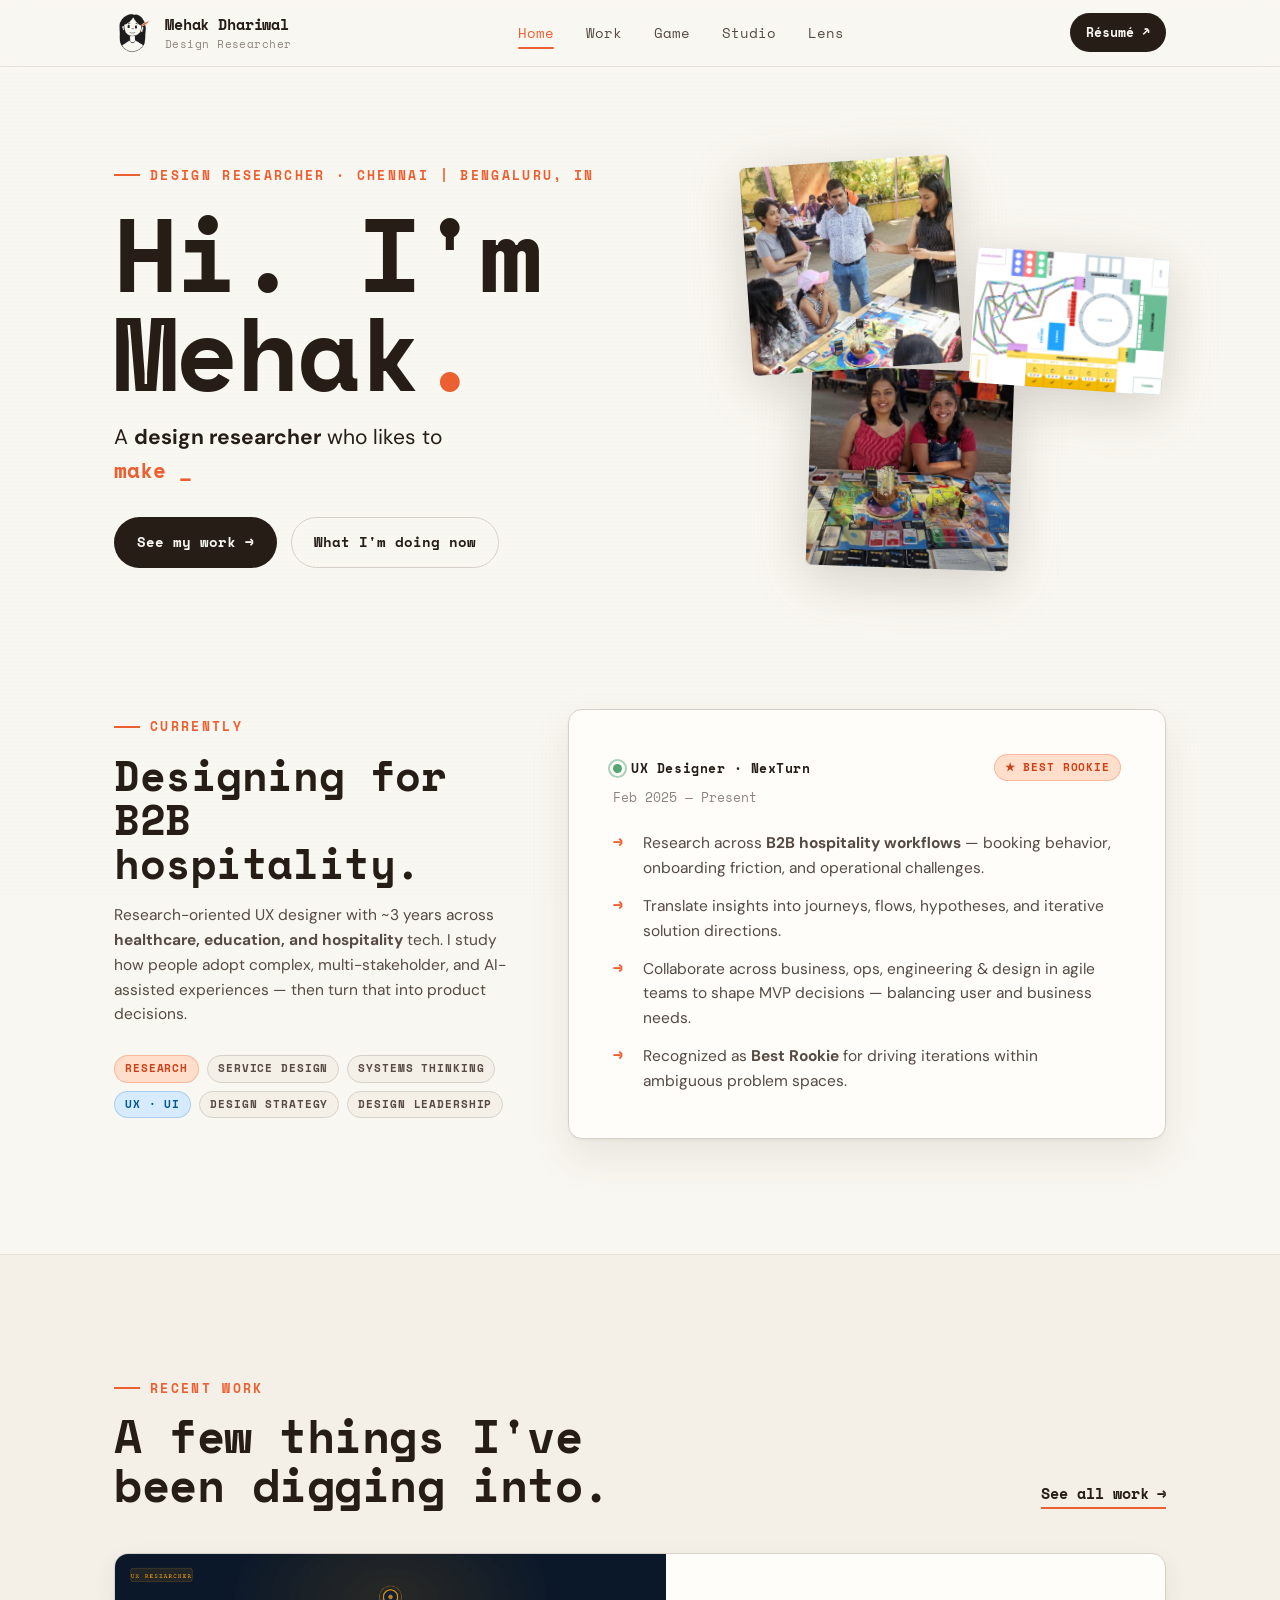
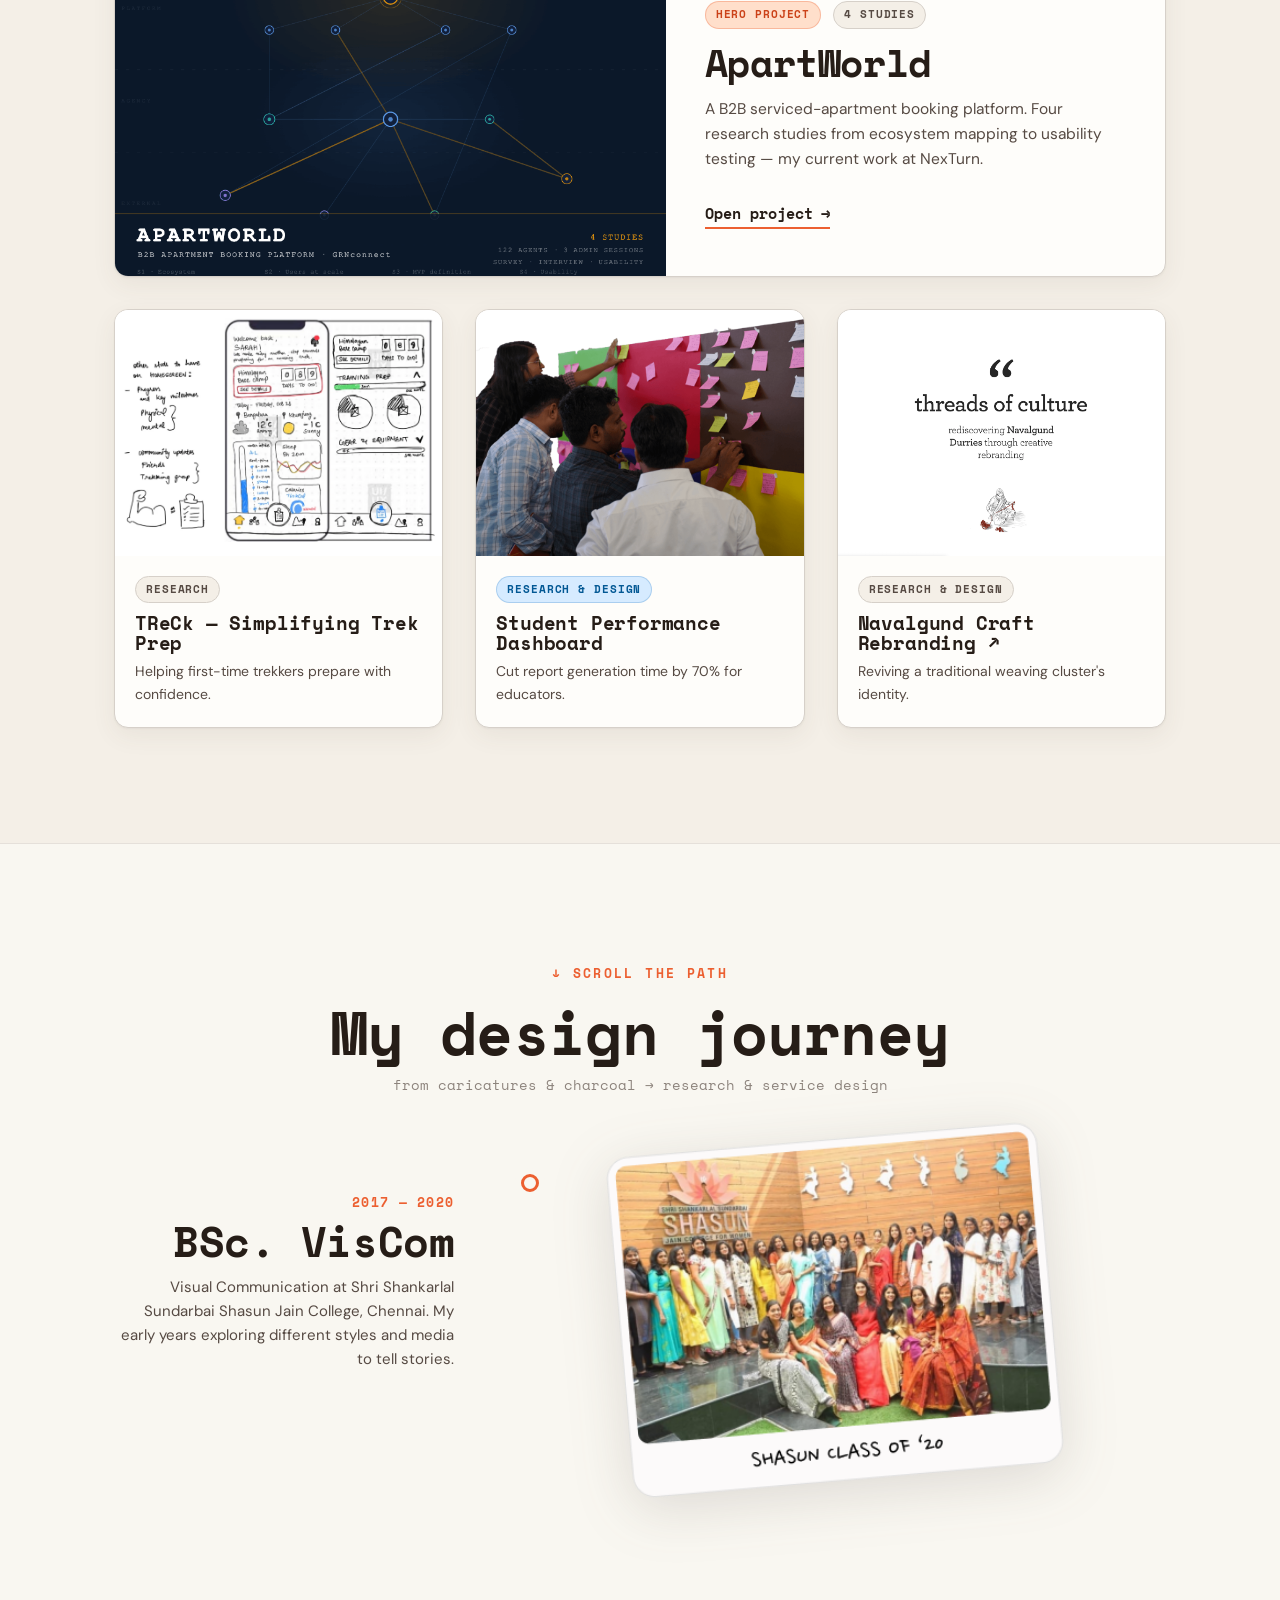
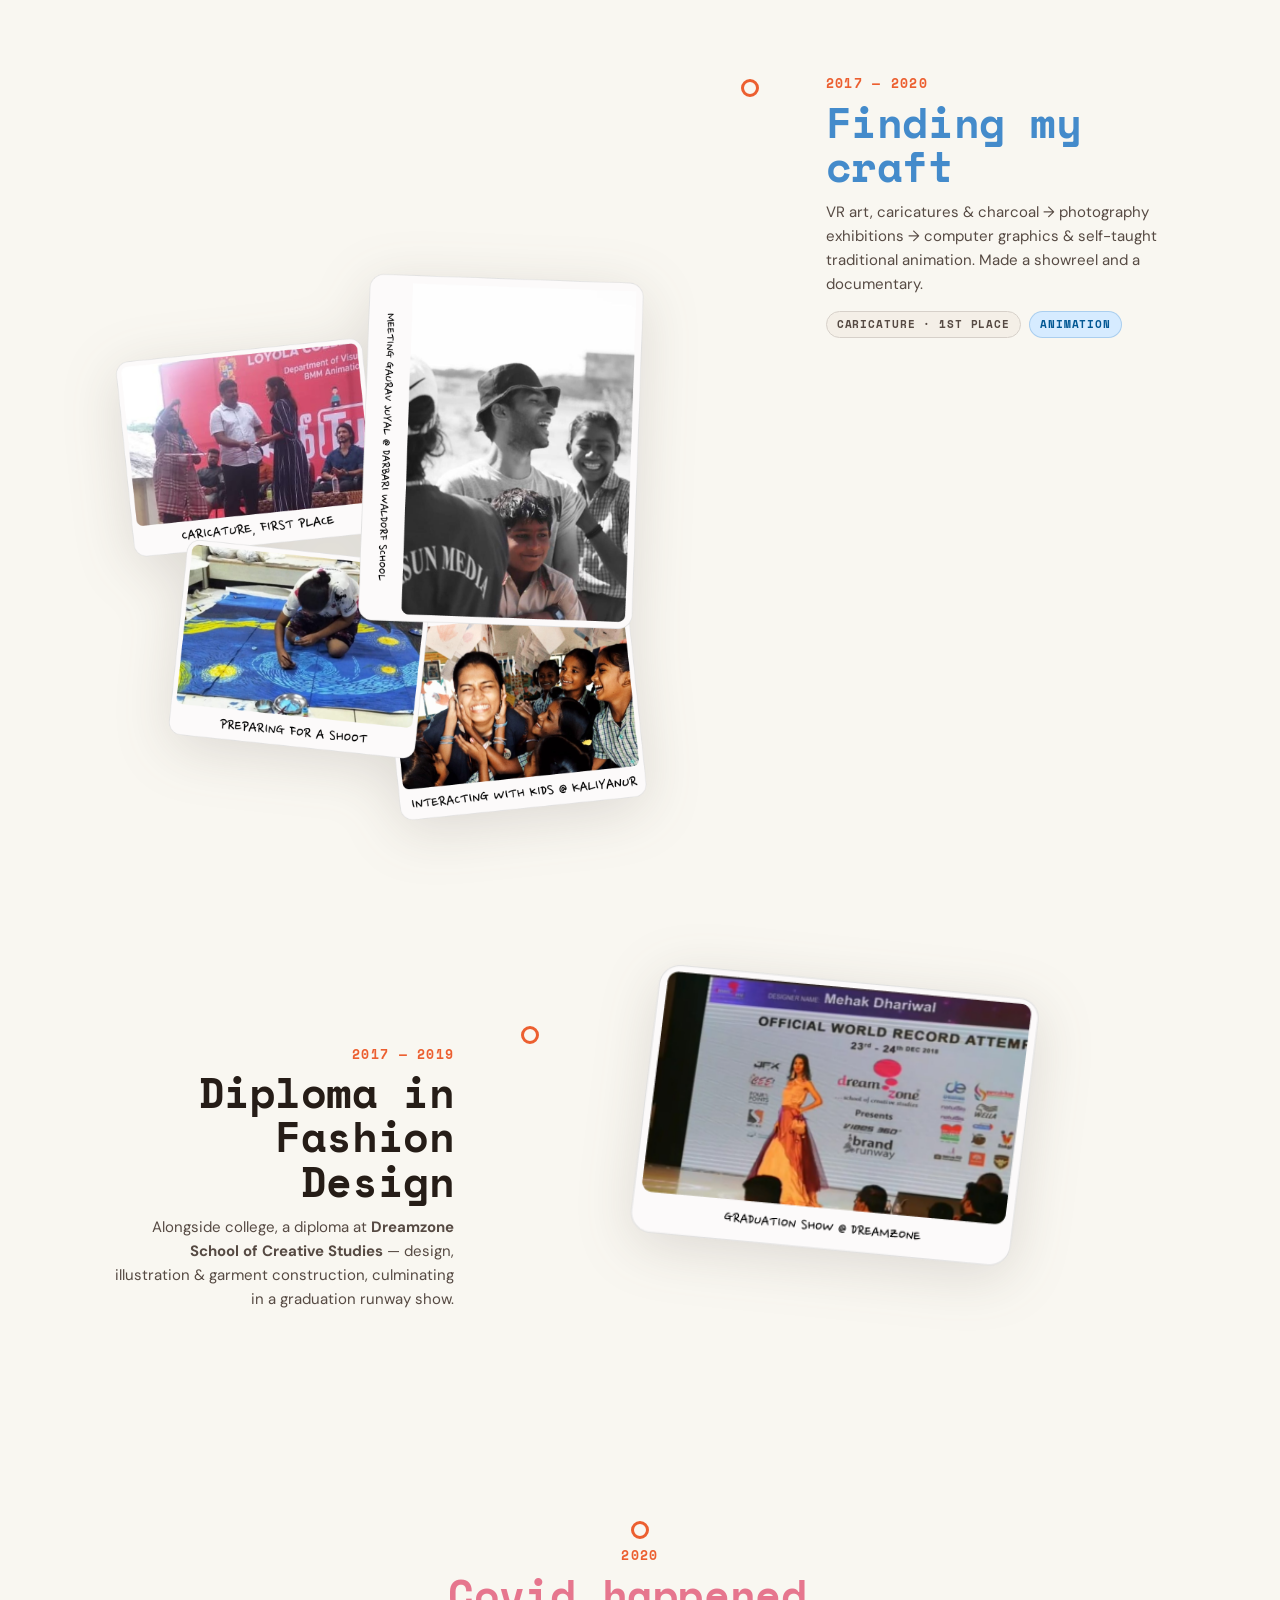
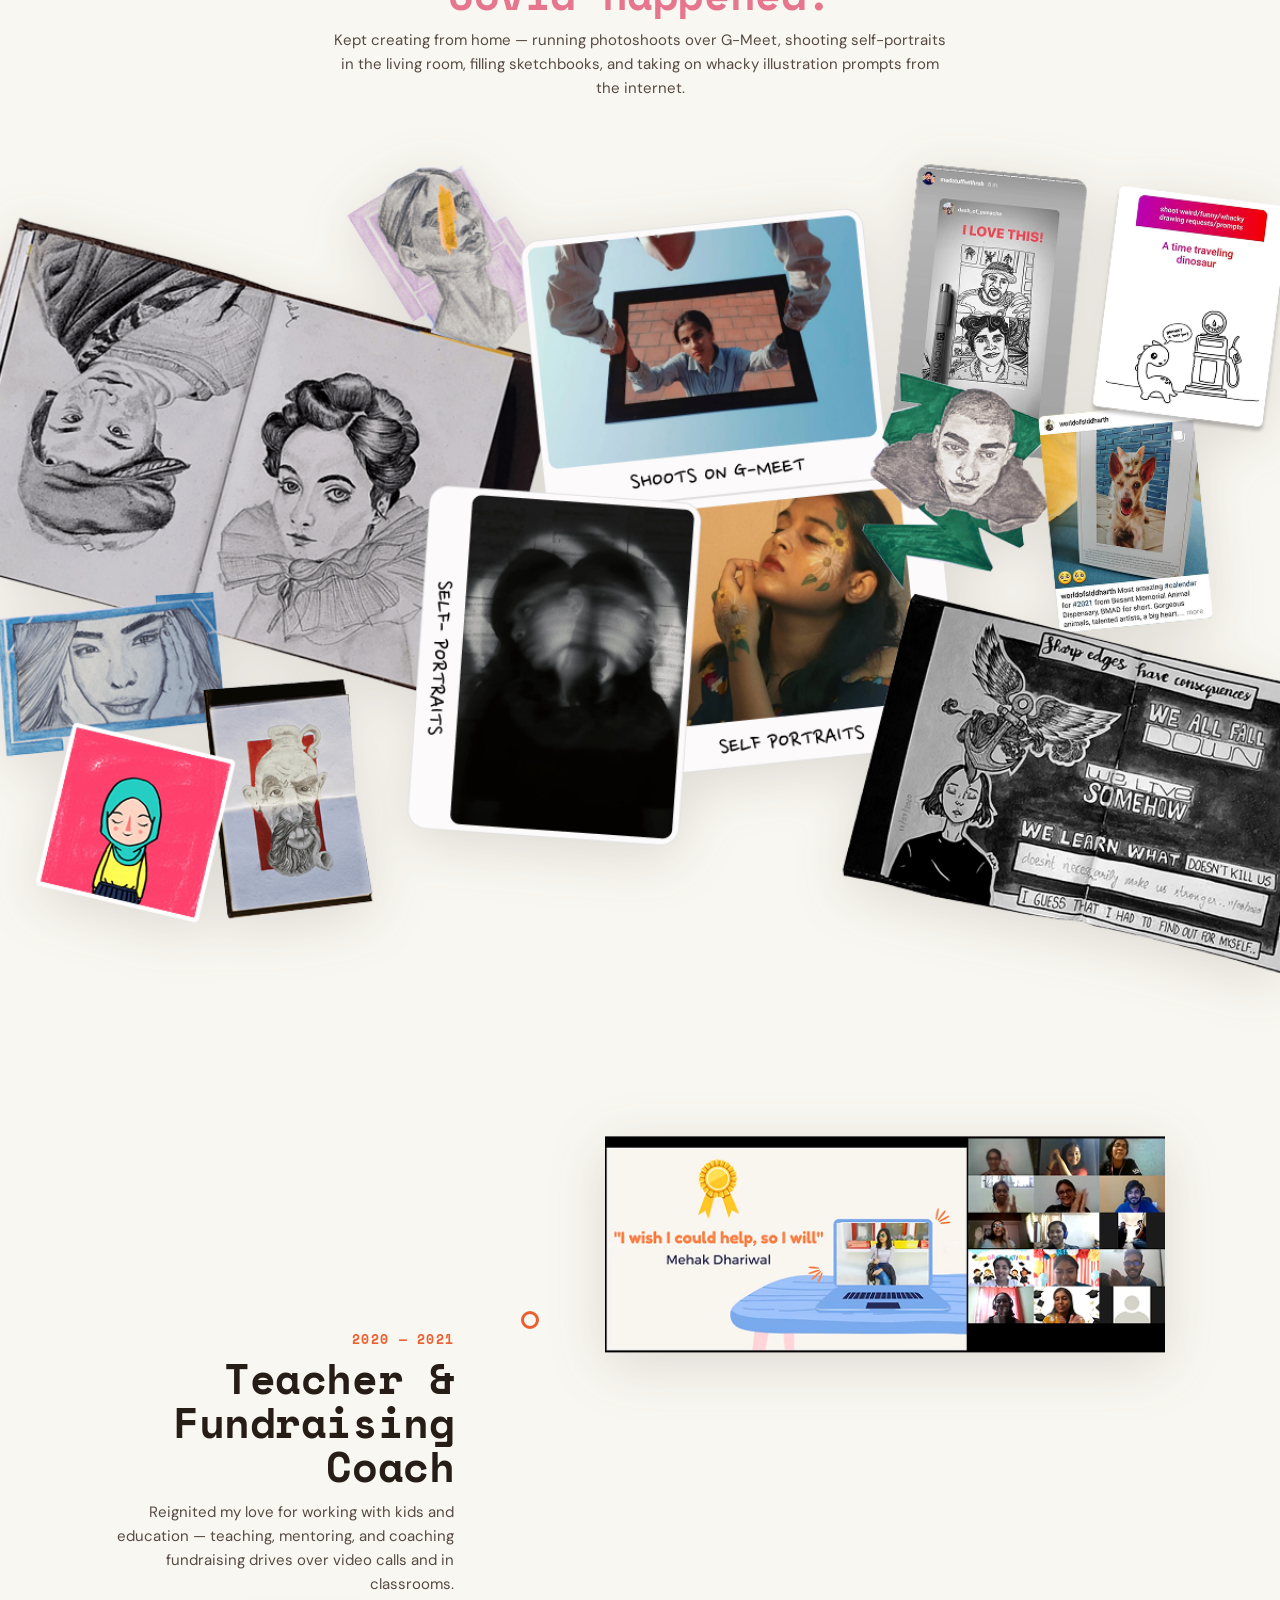
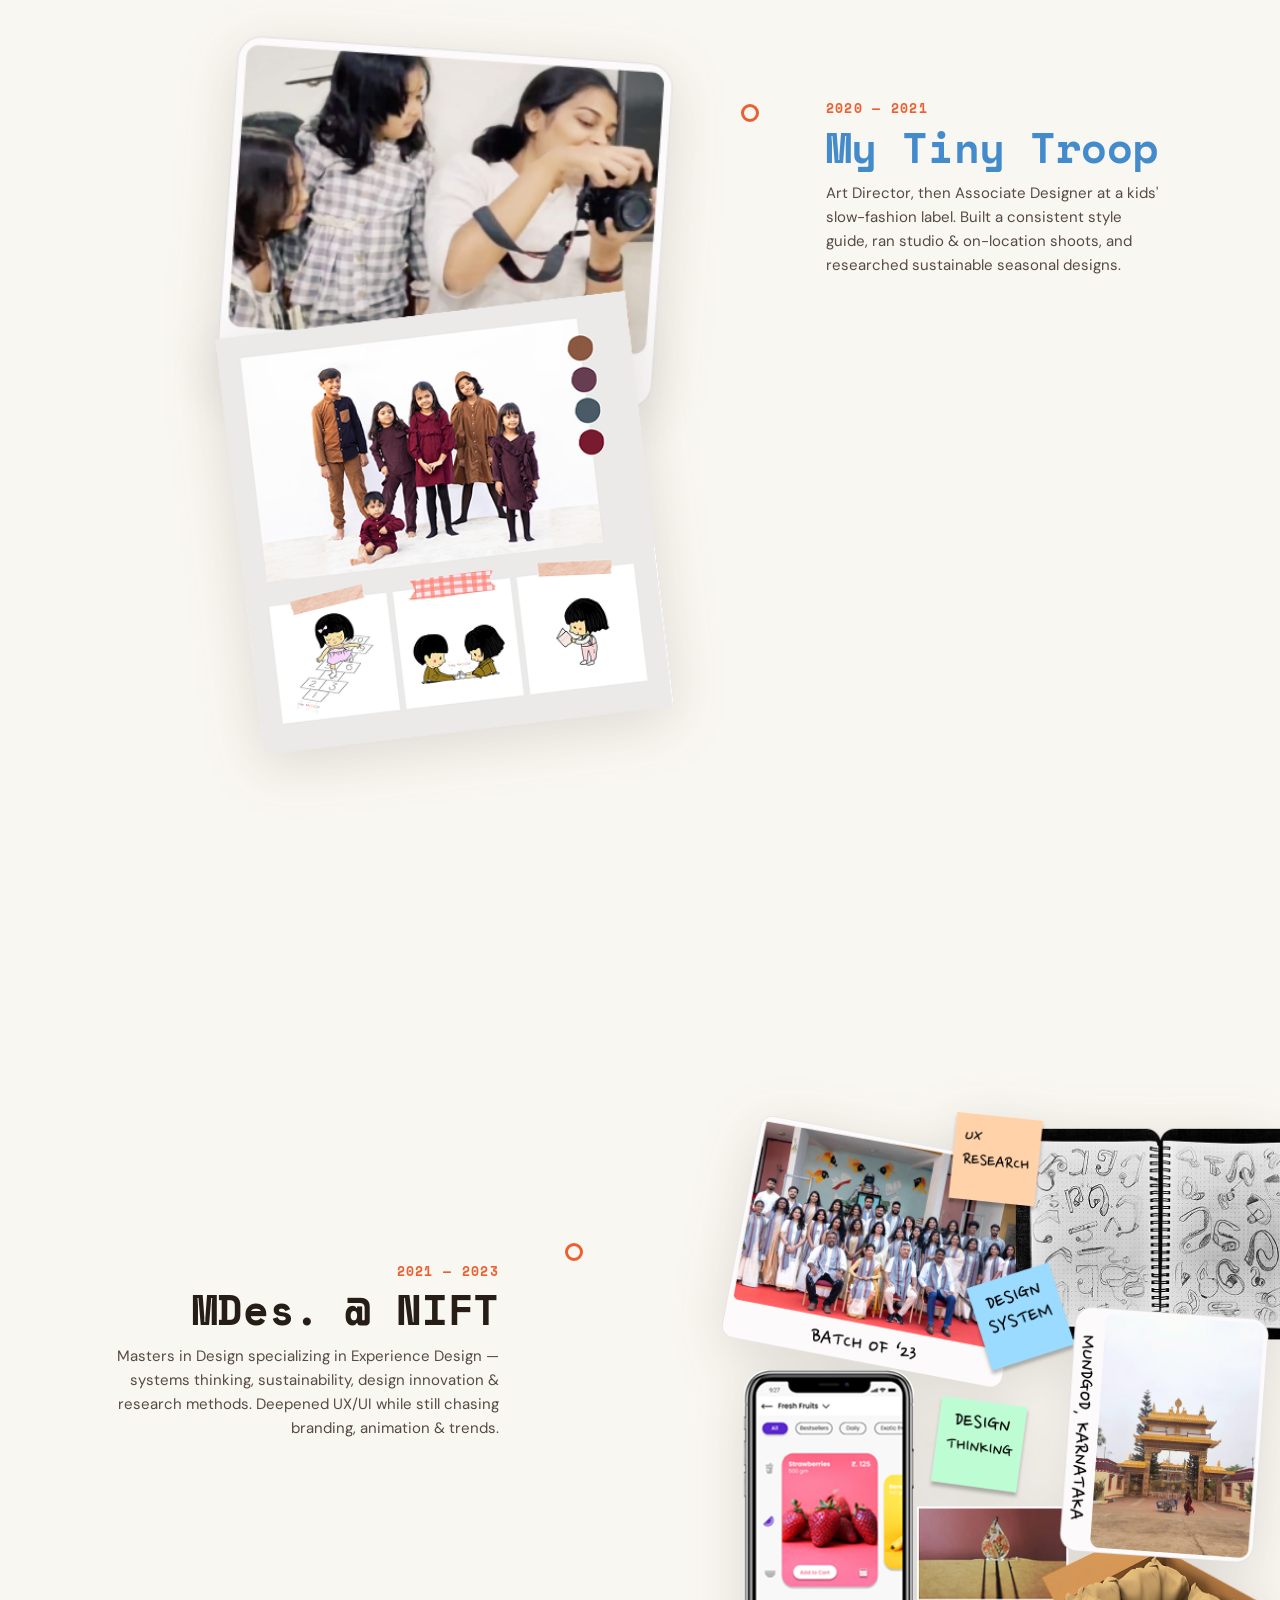
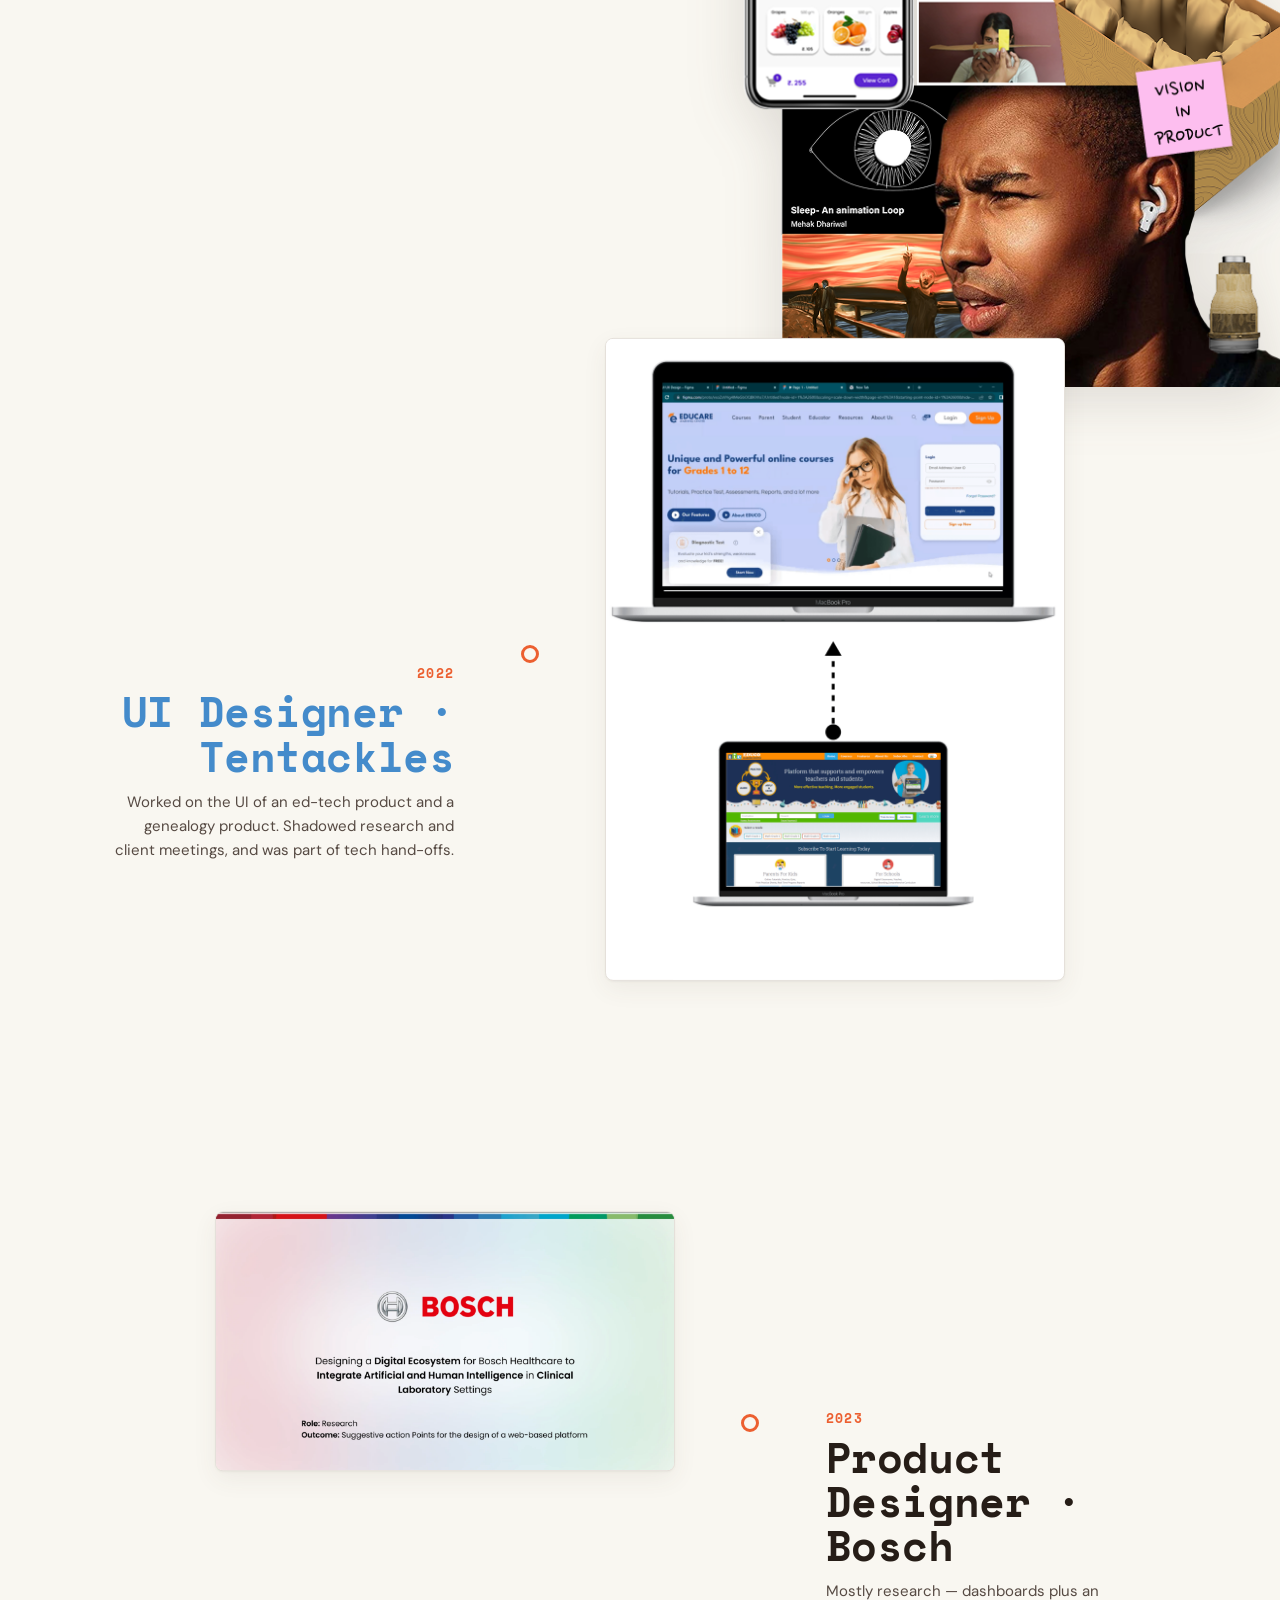
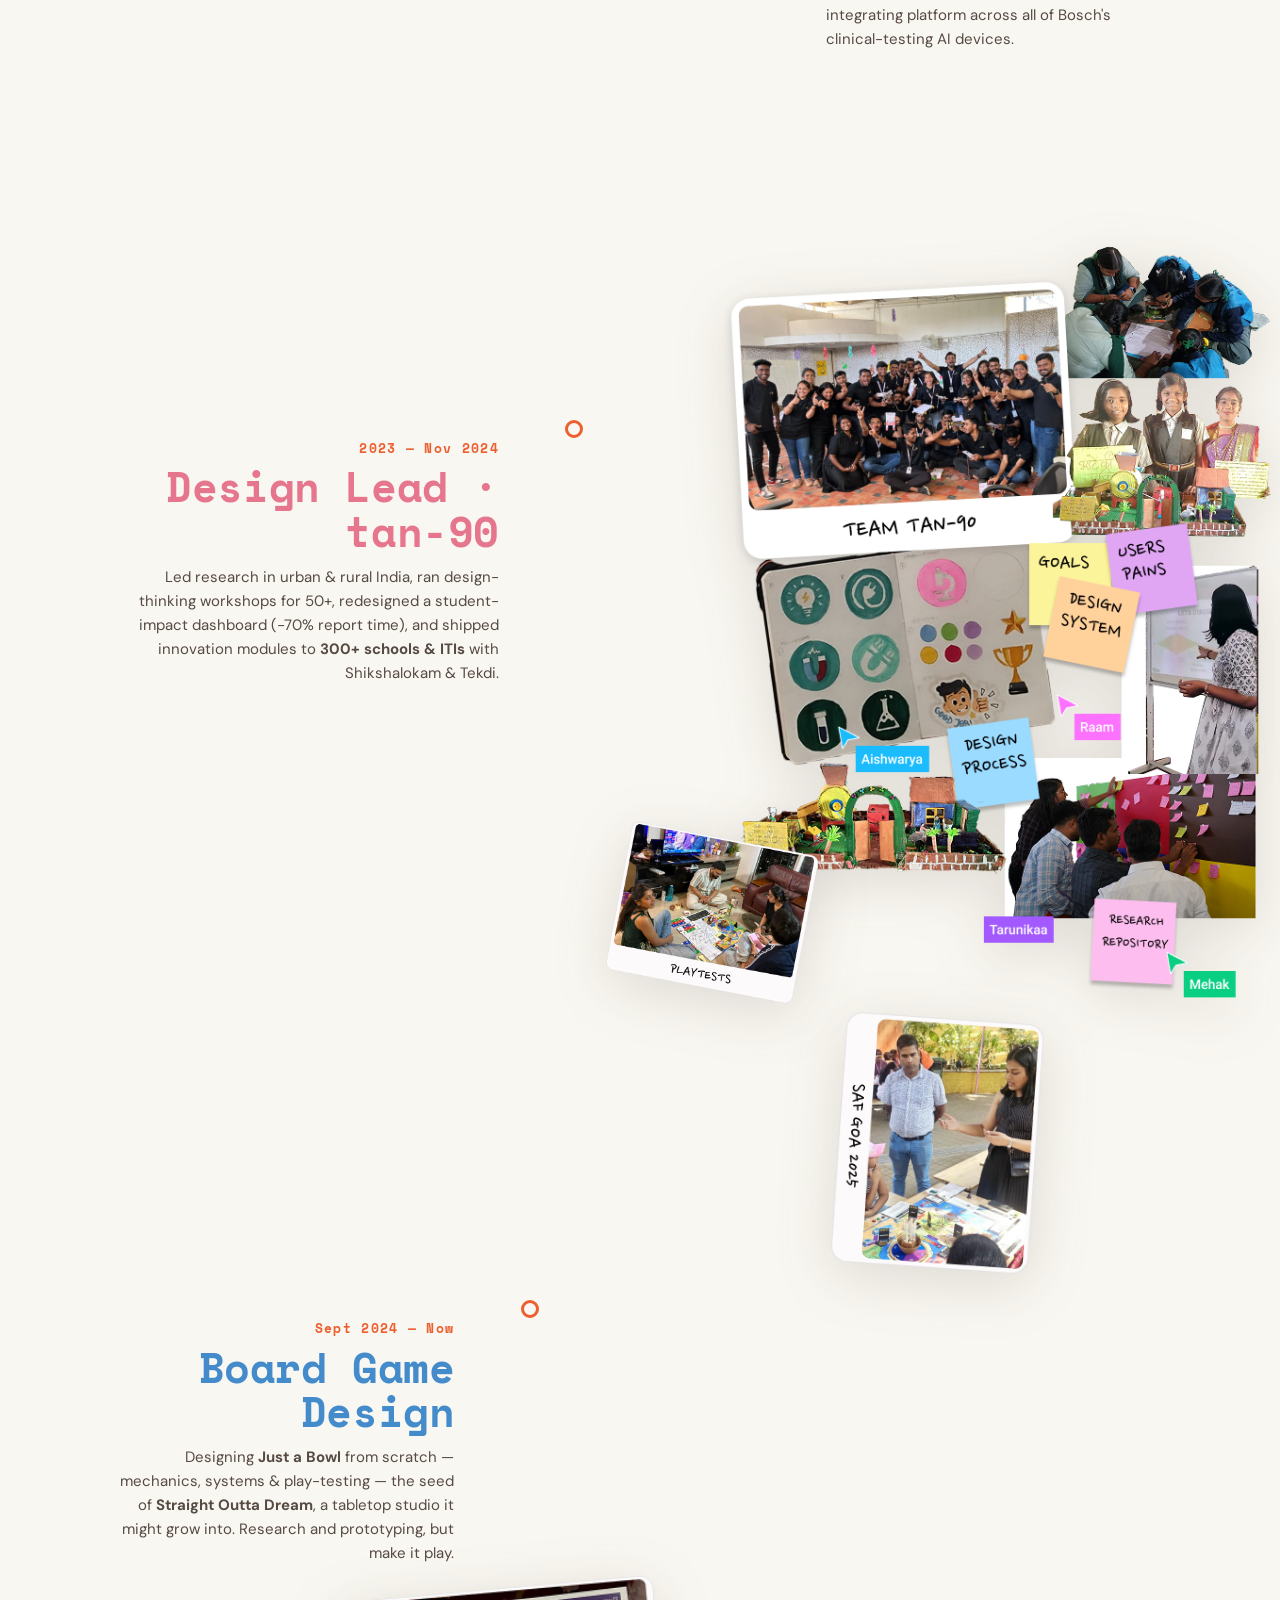
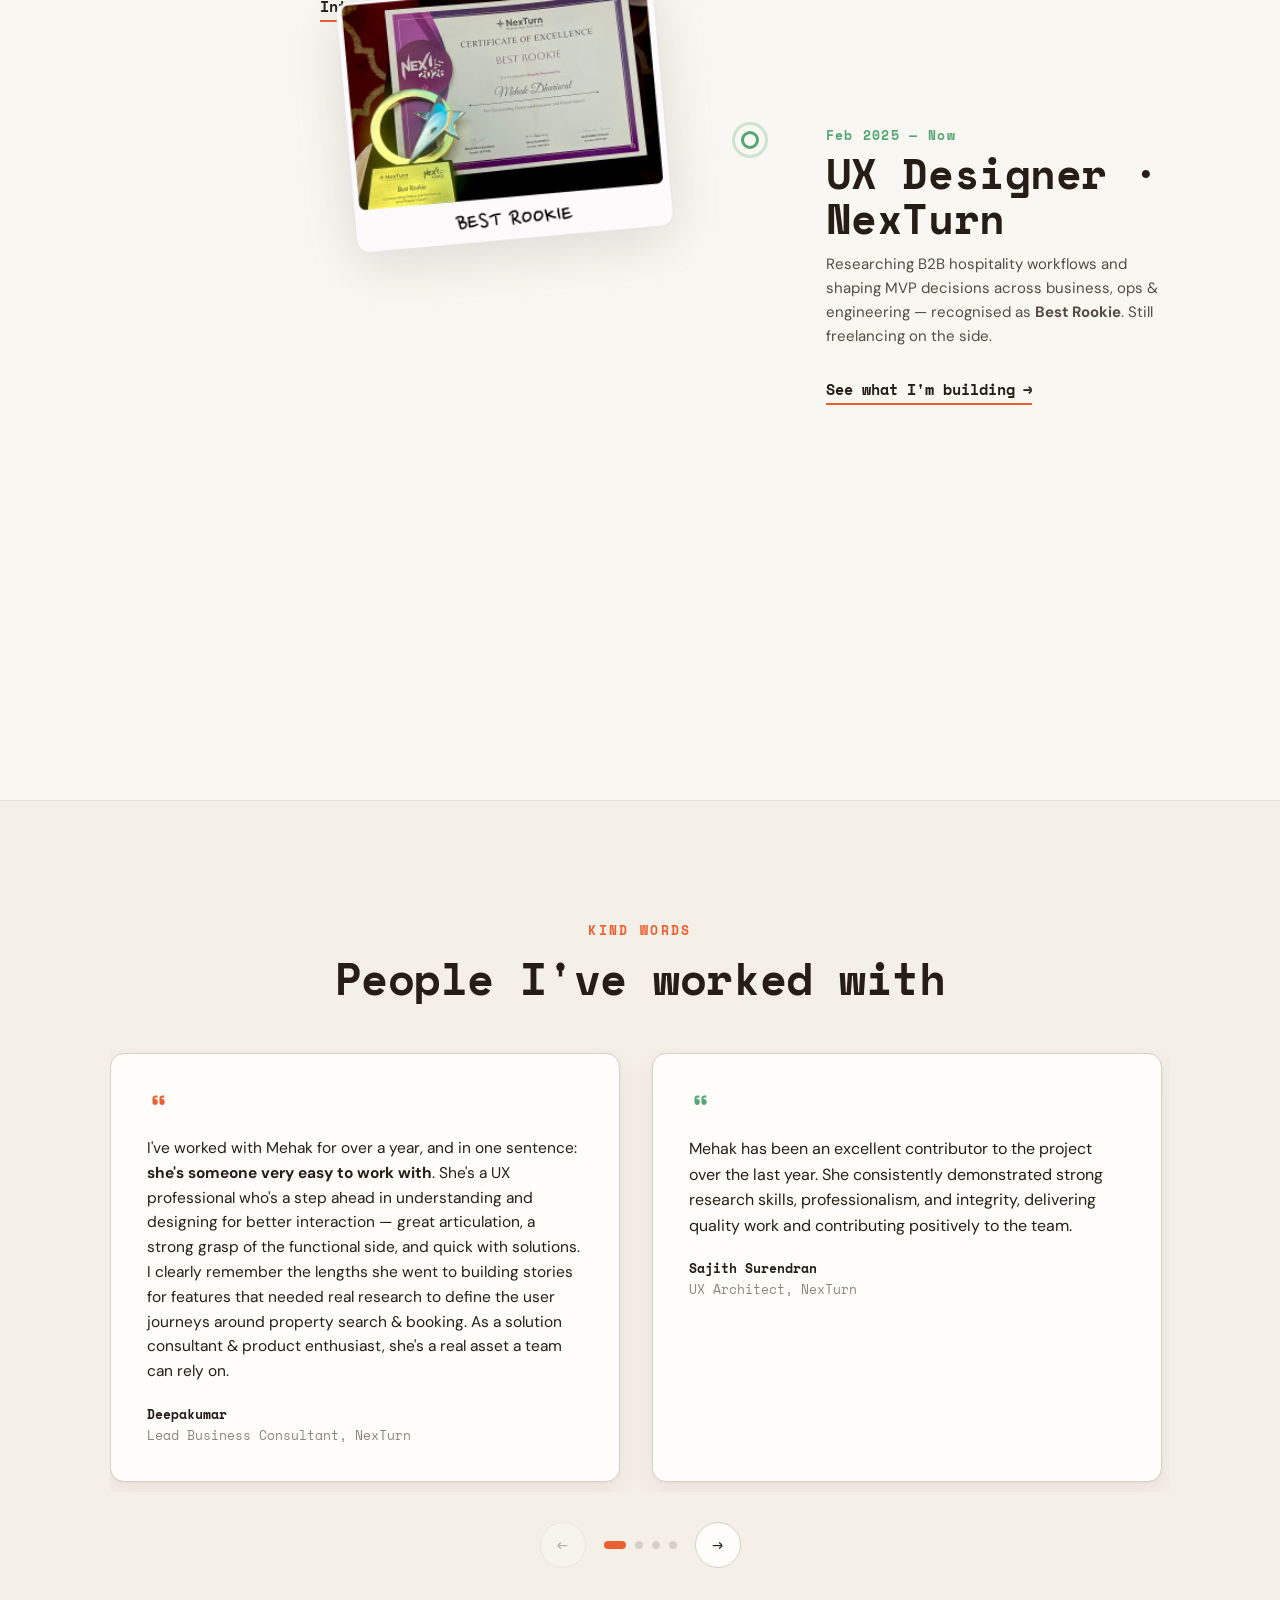
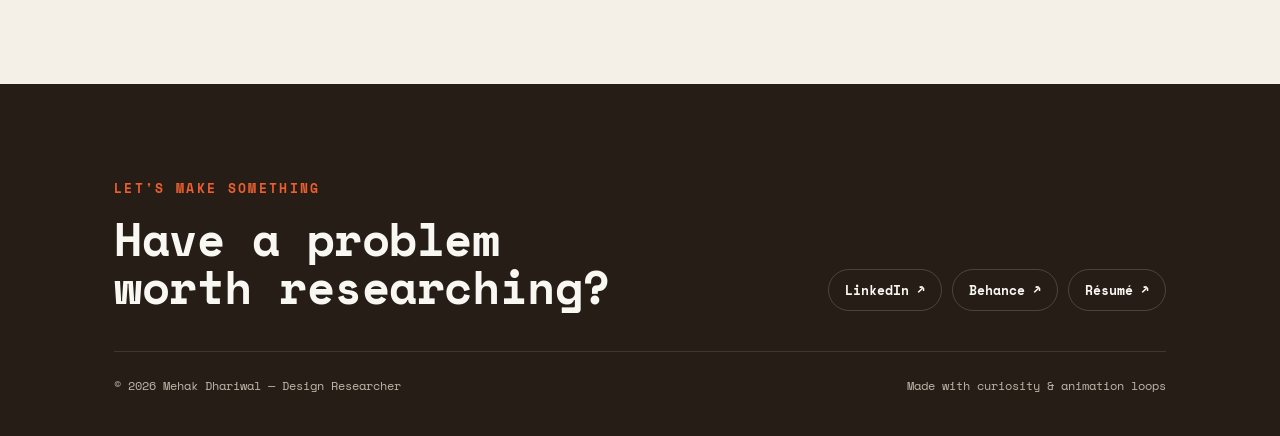
==== commit 5d040d43: "second update" ====
--- a/index.html
+++ b/index.html
@@ -72,13 +72,13 @@
           <img class="hc p3 pic" src="assets/img/hero/cyan-boat.gif" alt="">
         </figure>
         <!-- 4 travel -->
-        <figure class="hero-shot">
+        <figure class="hero-shot g-travel">
           <img class="hc p1 pic" src="assets/img/hero/travel-chembra.png" alt="">
           <img class="hc p2 pic" src="assets/img/hero/travel-hill.png" alt="">
           <img class="hc p3 pic" src="assets/img/hero/travel-bombay.gif" alt="">
         </figure>
         <!-- 5 take pictures: cameras -->
-        <figure class="hero-shot">
+        <figure class="hero-shot g-cams">
           <img class="hc p1 pic" src="assets/img/hero/cam-saree.jpg" alt="">
           <img class="hc p2 pic" src="assets/img/hero/book-manto.jpg" alt="">
           <img class="hc p3 pic" src="assets/img/hero/cam-mosaic.jpg" alt="">
@@ -248,7 +248,20 @@
         </div>
       </div>
 
-      <!-- 3 -->
+      <!-- 3 — fashion diploma -->
+      <div class="milestone reveal">
+        <div class="node"></div>
+        <div class="m-body">
+          <div class="m-year">2017 — 2019</div>
+          <h3 class="m-title">Diploma in Fashion Design</h3>
+          <p>Alongside college, a diploma at <strong>Dreamzone School of Creative Studies</strong> — design, illustration &amp; garment construction, culminating in a graduation runway show.</p>
+        </div>
+        <div class="m-media">
+          <div class="collage-wrap m"><img class="collage rot-r1" data-float="0.03" src="assets/img/journey/dreamzone.png" alt="Mehak's design walking the Dreamzone graduation show runway, 2018"></div>
+        </div>
+      </div>
+
+      <!-- 4 -->
       <div class="milestone wide reveal">
         <div class="node"></div>
         <div class="m-body">
--- a/assets/styles.css
+++ b/assets/styles.css
@@ -401,9 +401,19 @@
 .g-make .p3{ max-width:62%; max-height:58%; bottom:-3%; left:12%; transform:rotate(2deg); z-index:1; }
 
 /* group 2 — animation loops: peacock left · watermelon · hand-eye (tall) right */
-.g-loops .p1{ max-width:47%; max-height:47%; top:5%;  left:-1%; bottom:auto; transform:rotate(-4deg); z-index:2; }
-.g-loops .p2{ max-width:43%; max-height:43%; top:auto; bottom:3%; left:8%; right:auto; transform:rotate(3deg); z-index:1; }
-.g-loops .p3{ max-width:40%; max-height:86%; top:50%; right:0; bottom:auto; left:auto; transform:translateY(-50%) rotate(3deg); z-index:3; }
+.g-loops .p1{ max-width:47%; max-height:47%; top:5%;  left:4%; bottom:auto; transform:rotate(-4deg); z-index:2; }
+.g-loops .p2{ max-width:43%; max-height:43%; top:auto; bottom:3%; left:13%; right:auto; transform:rotate(3deg); z-index:1; }
+.g-loops .p3{ max-width:40%; max-height:86%; top:50%; right:7%; bottom:auto; left:auto; transform:translateY(-50%) rotate(3deg); z-index:3; }
+
+/* group 5 — take pictures: held camera (right) enlarged */
+.g-cams .p1{ max-width:48%; max-height:56%; top:2%;  left:0;  bottom:auto; right:auto; transform:rotate(-4deg); z-index:2; }
+.g-cams .p2{ max-width:52%; max-height:64%; top:20%; right:0; bottom:auto; left:auto; transform:rotate(4deg); z-index:3; }
+.g-cams .p3{ max-width:46%; max-height:46%; bottom:1%; left:13%; top:auto; right:auto; transform:rotate(2deg); z-index:1; }
+
+/* group 4 — travel: cliff (right) enlarged */
+.g-travel .p1{ max-width:46%; max-height:50%; top:2%;  left:0;  bottom:auto; right:auto; transform:rotate(-4deg); z-index:2; }
+.g-travel .p2{ max-width:56%; max-height:70%; top:16%; right:0; bottom:auto; left:auto; transform:rotate(4deg); z-index:3; }
+.g-travel .p3{ max-width:44%; max-height:44%; bottom:1%; left:12%; top:auto; right:auto; transform:rotate(2deg); z-index:1; }
 
 /* group 3 — prints: framed cyanotype trio (tall held frames) */
 .g-prints .p1{ max-width:43%; max-height:62%; top:1%;   left:0;    bottom:auto; right:auto; transform:rotate(-4deg); z-index:2; }
@@ -728,4 +738,7 @@
 .gate .err-msg.show{ opacity:1; }
 .gate .back{ display:inline-block; margin-top:26px; font-family:var(--mono); font-size:12px; color:var(--ink-faint); text-decoration:none; }
 .gate .back:hover{ color:var(--ink); }
+.gate .reach{ margin-top:22px; padding-top:20px; border-top:1px solid var(--line-soft); font-size:13.5px; color:var(--ink-soft); }
+.gate .reach a{ color:var(--orange-deep); text-decoration:none; font-weight:600; border-bottom:1.5px solid oklch(0.66 0.185 38 / 0.35); }
+.gate .reach a:hover{ border-bottom-color:var(--orange-deep); }
 @media (max-width:440px){ .gate form{ flex-direction:column; } .gate .btn{ justify-content:center; } }
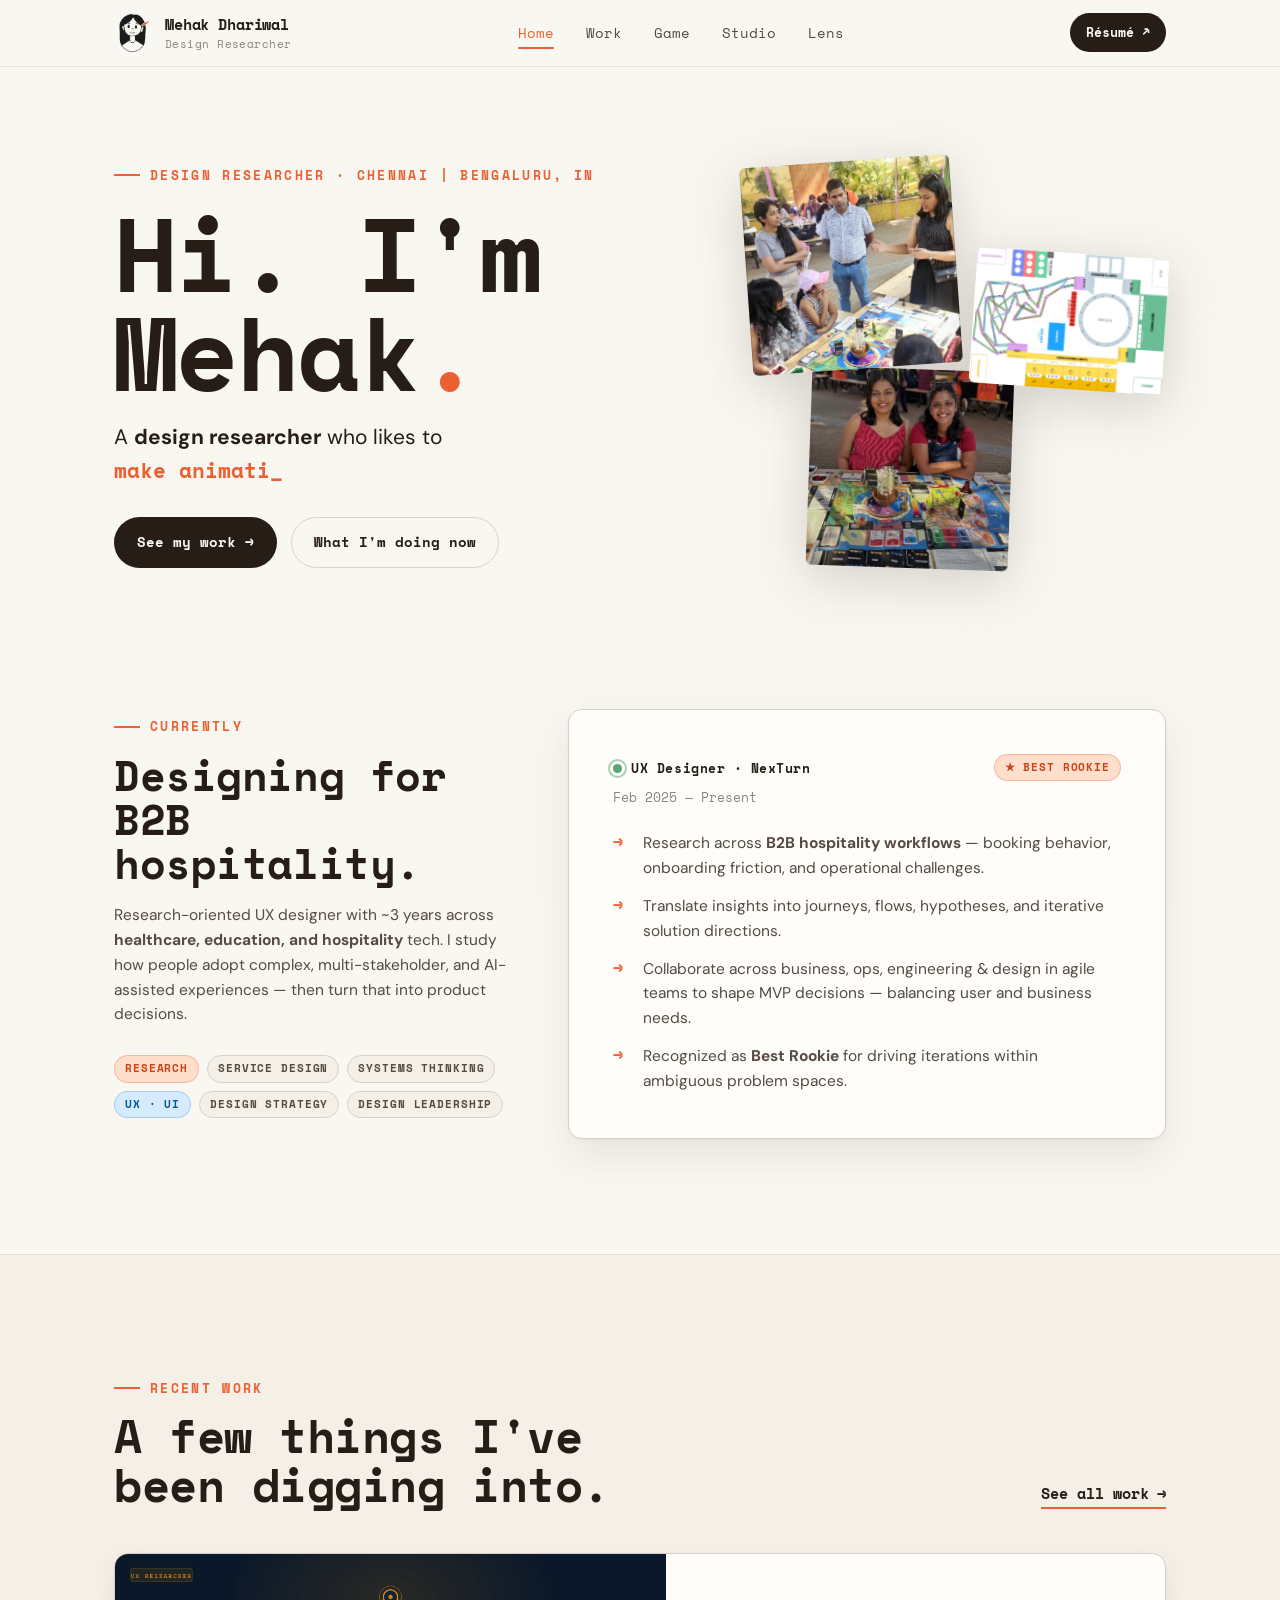
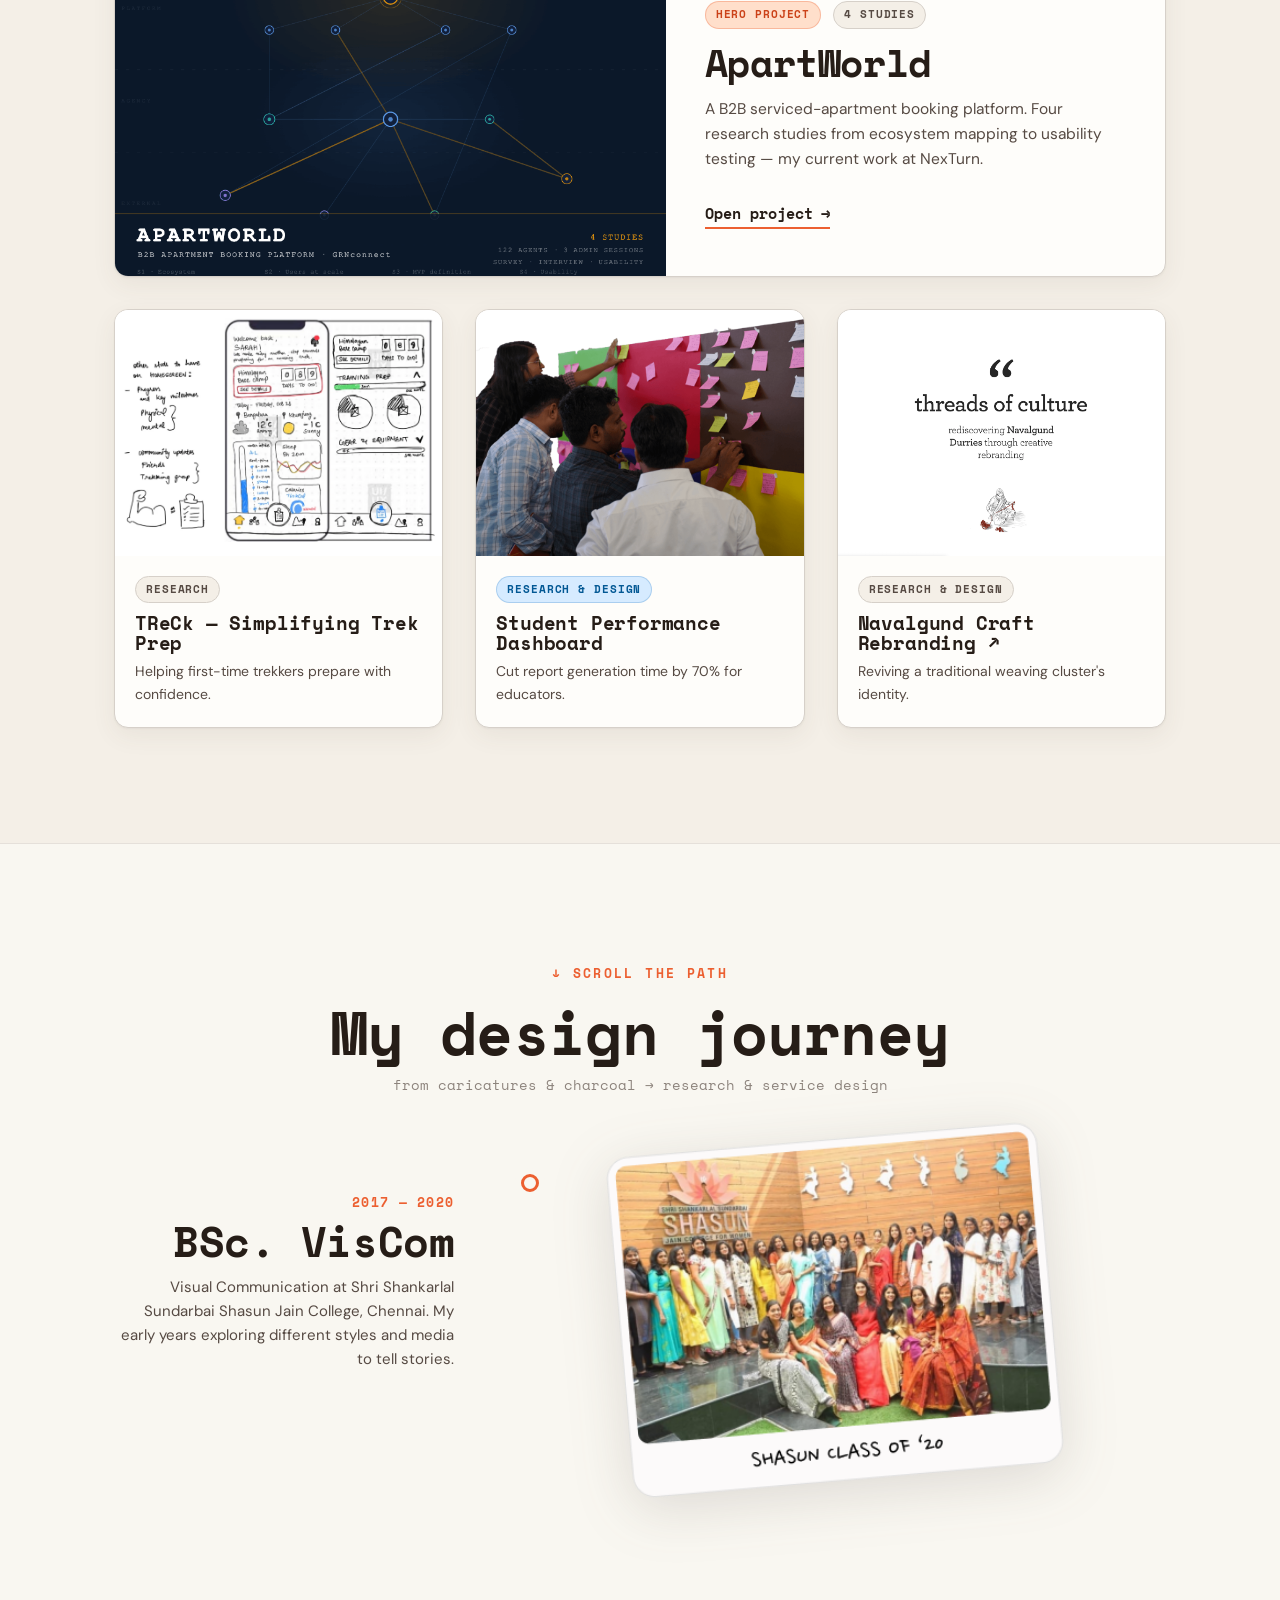
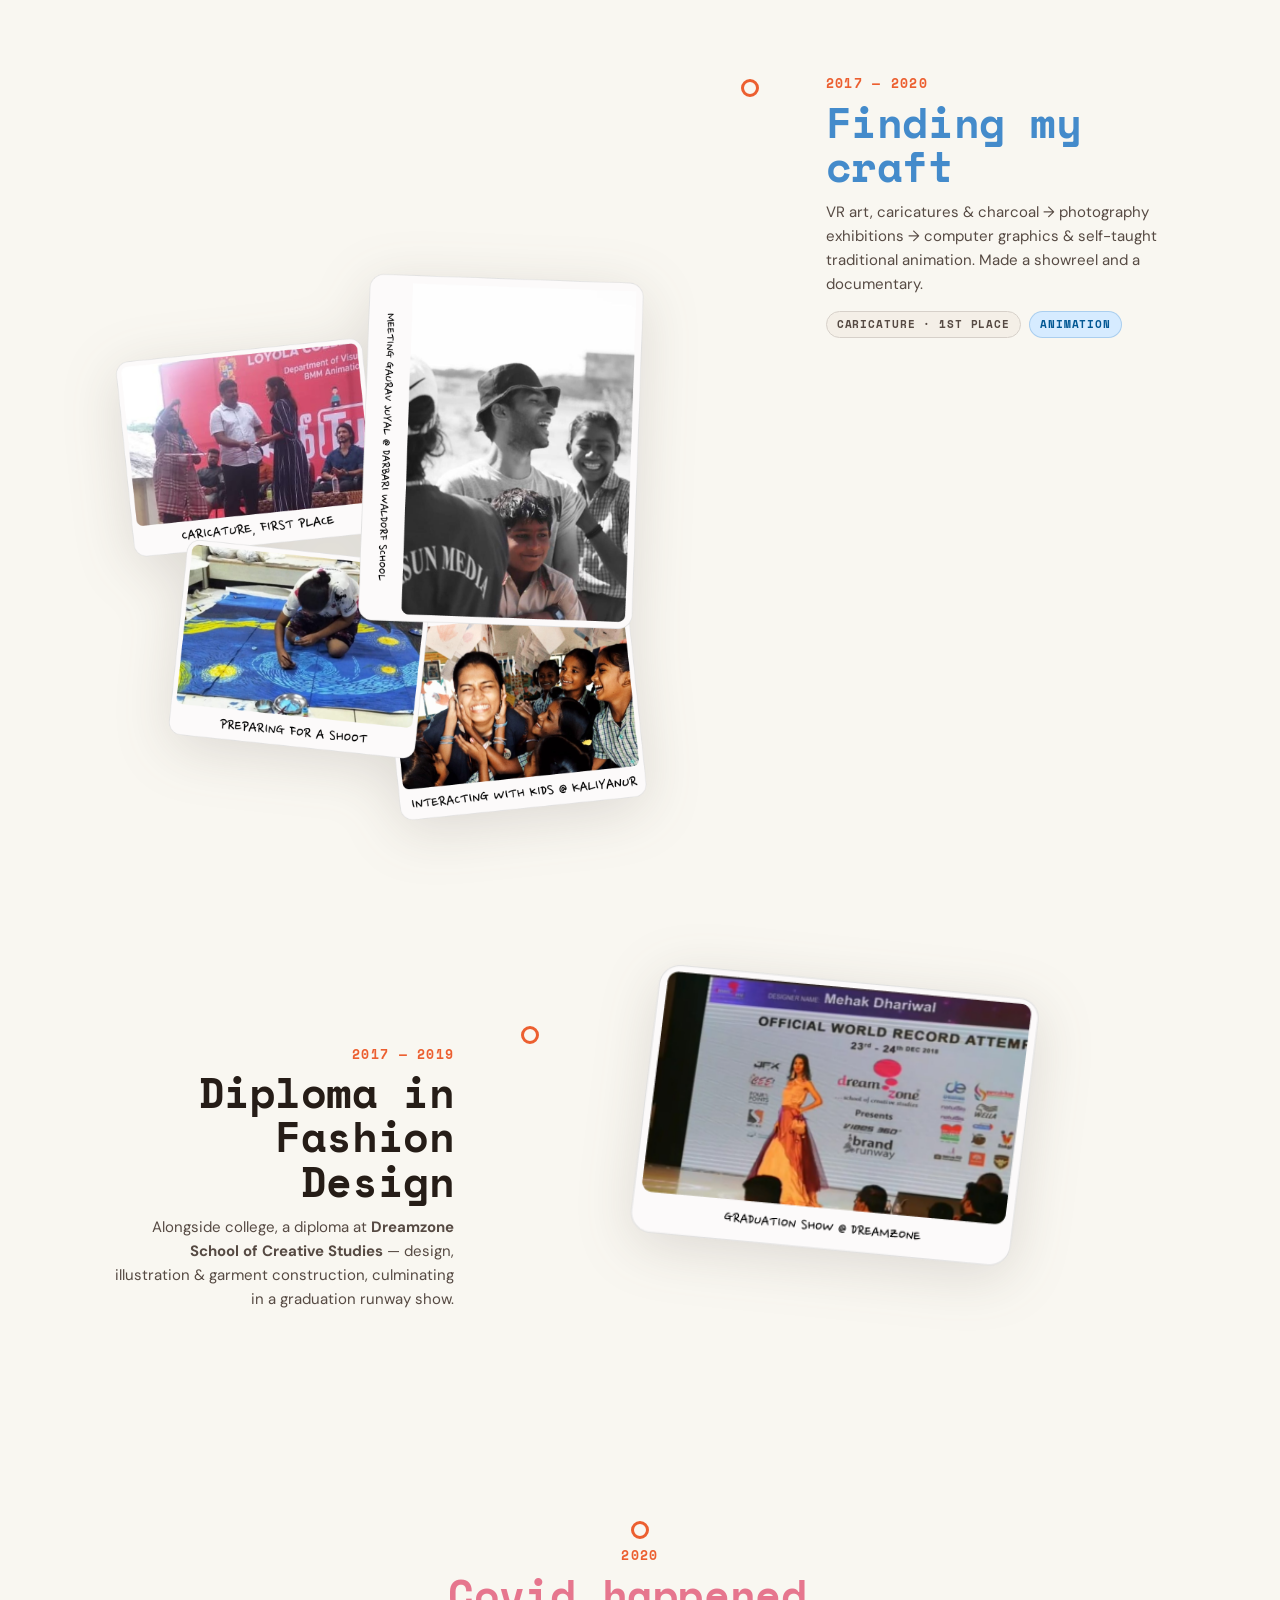
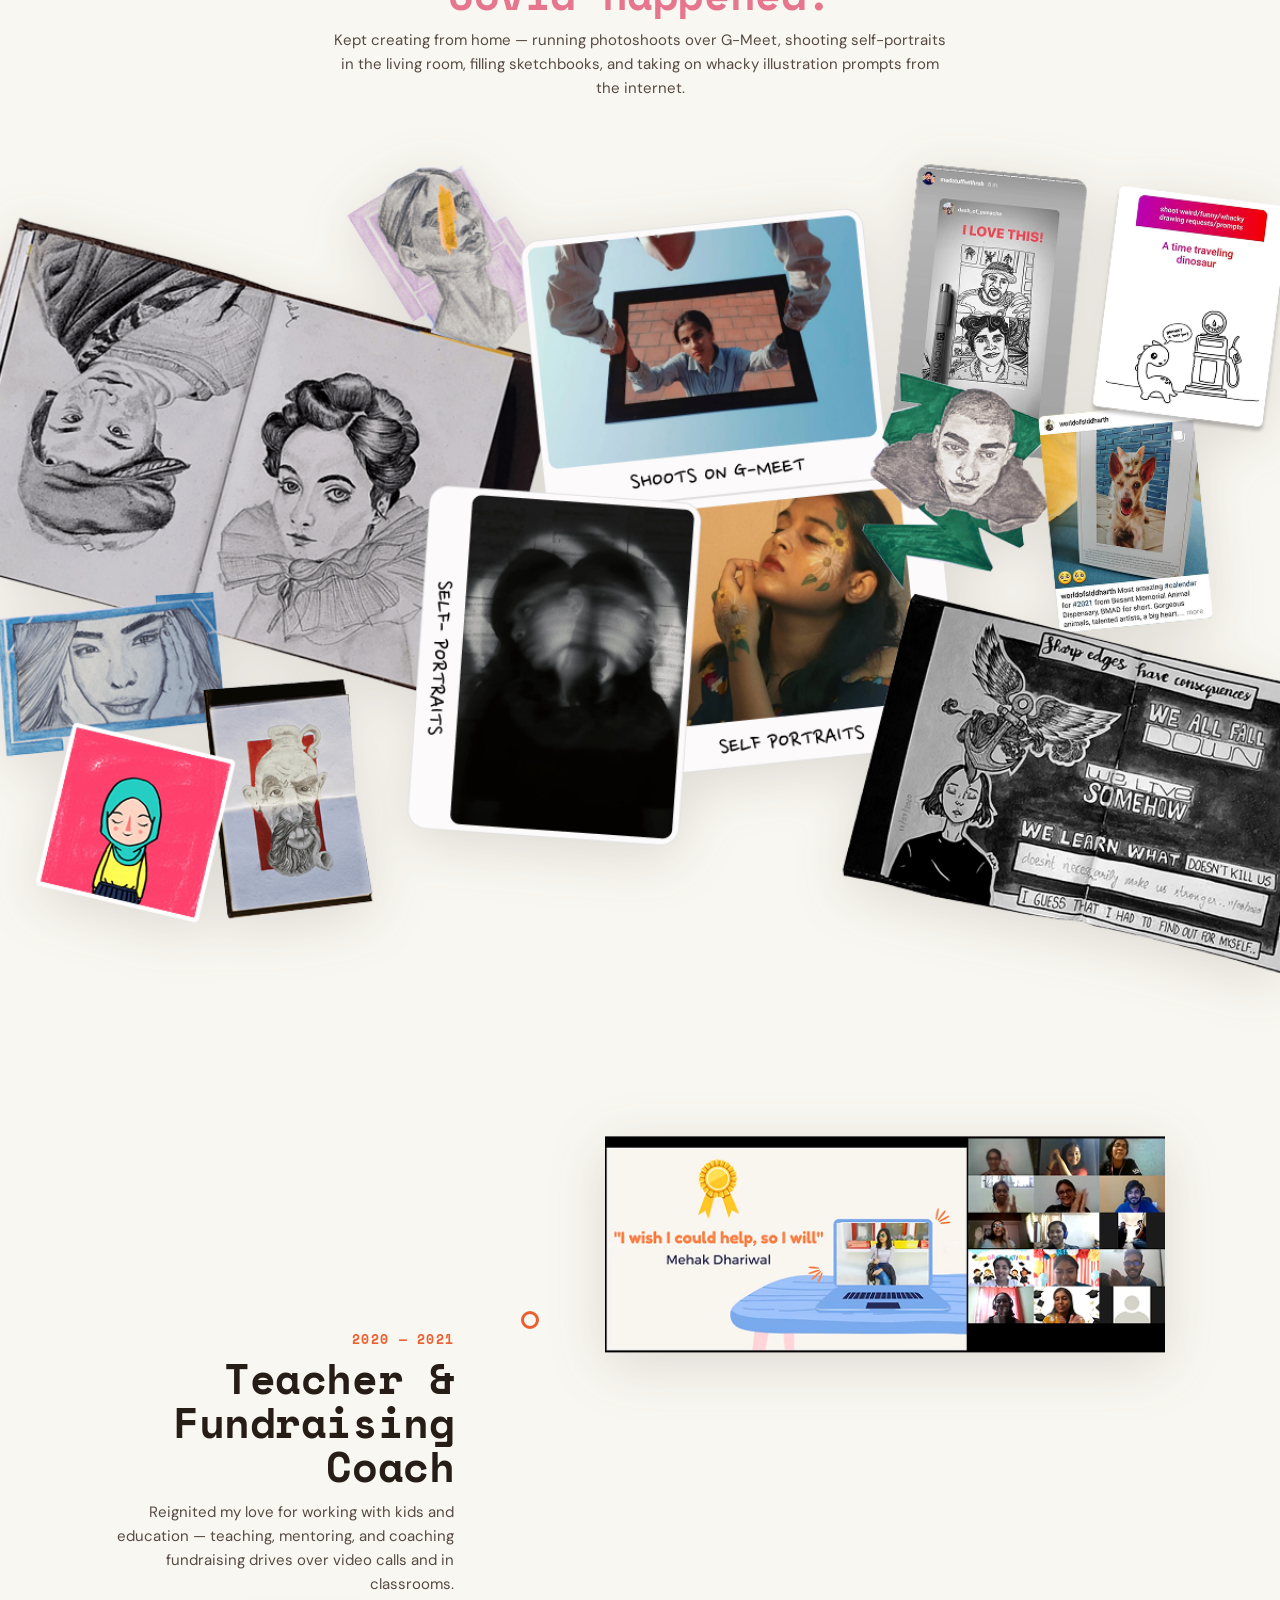
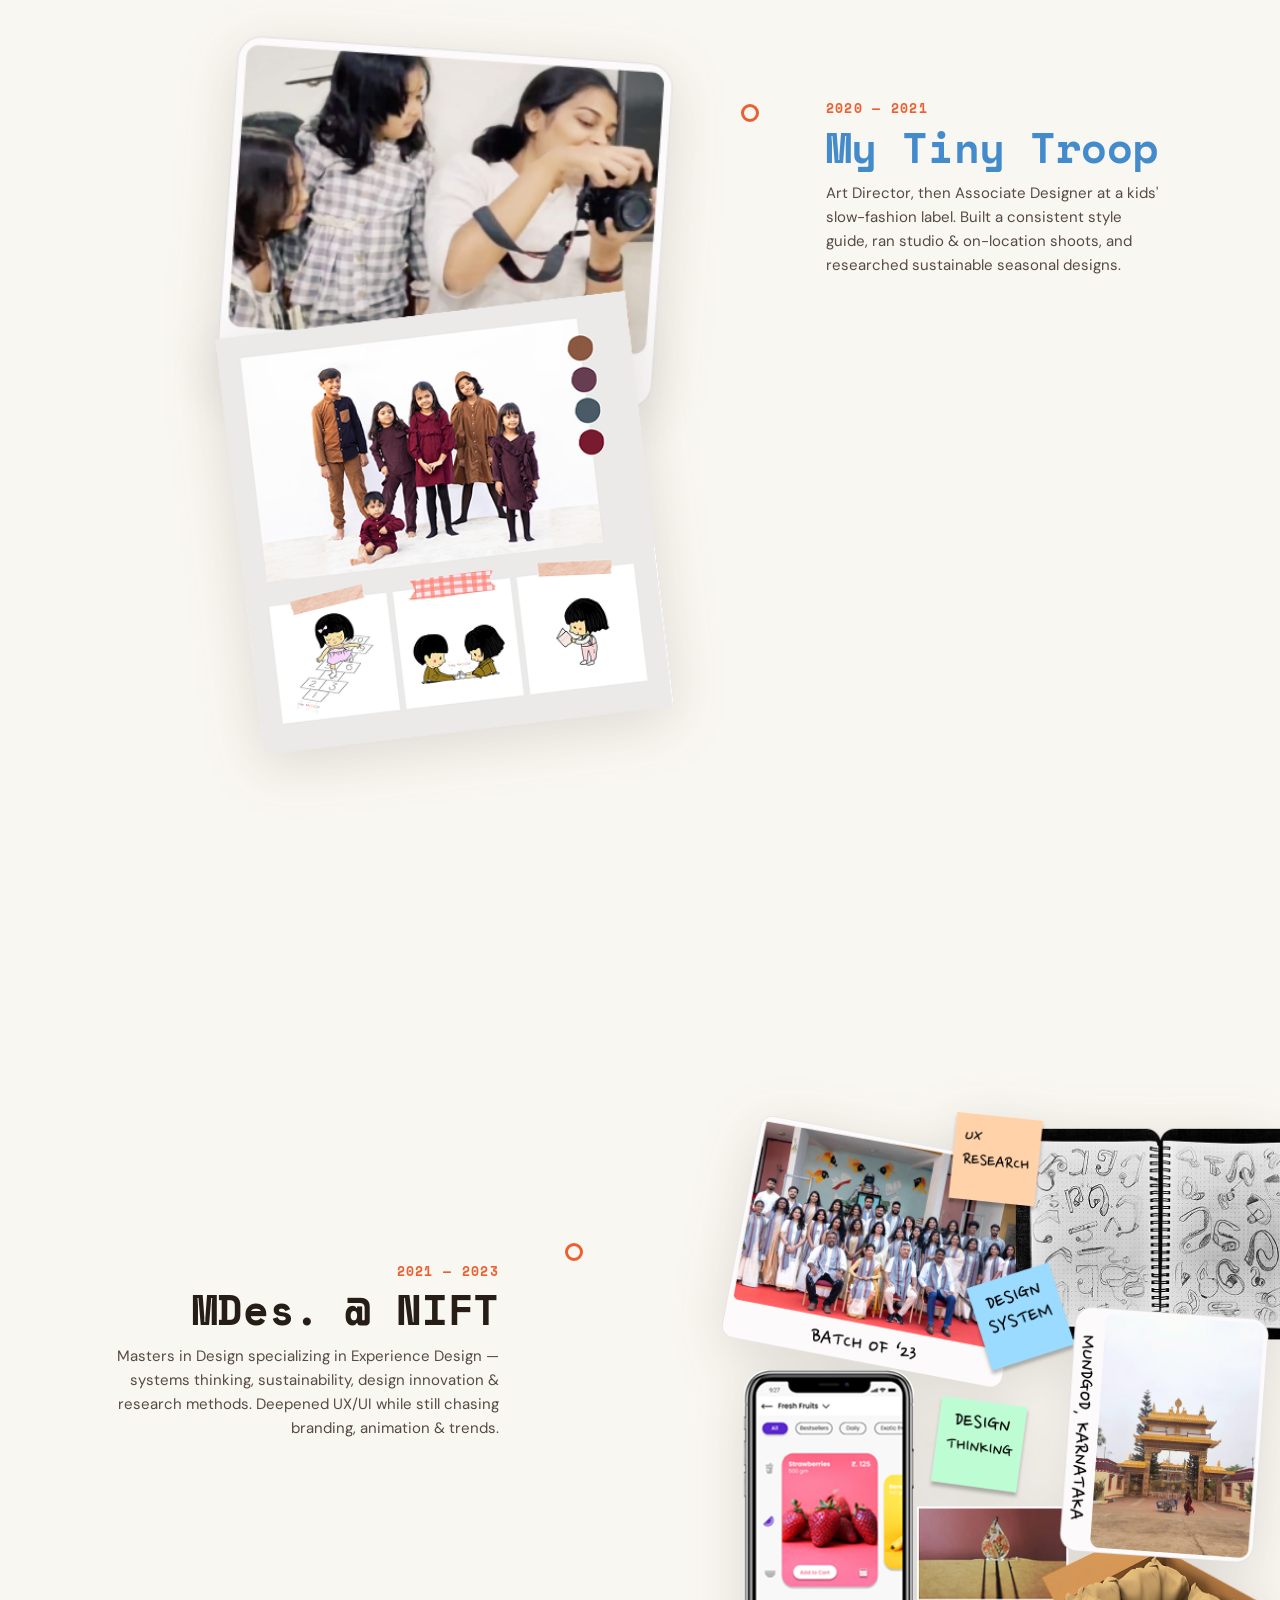
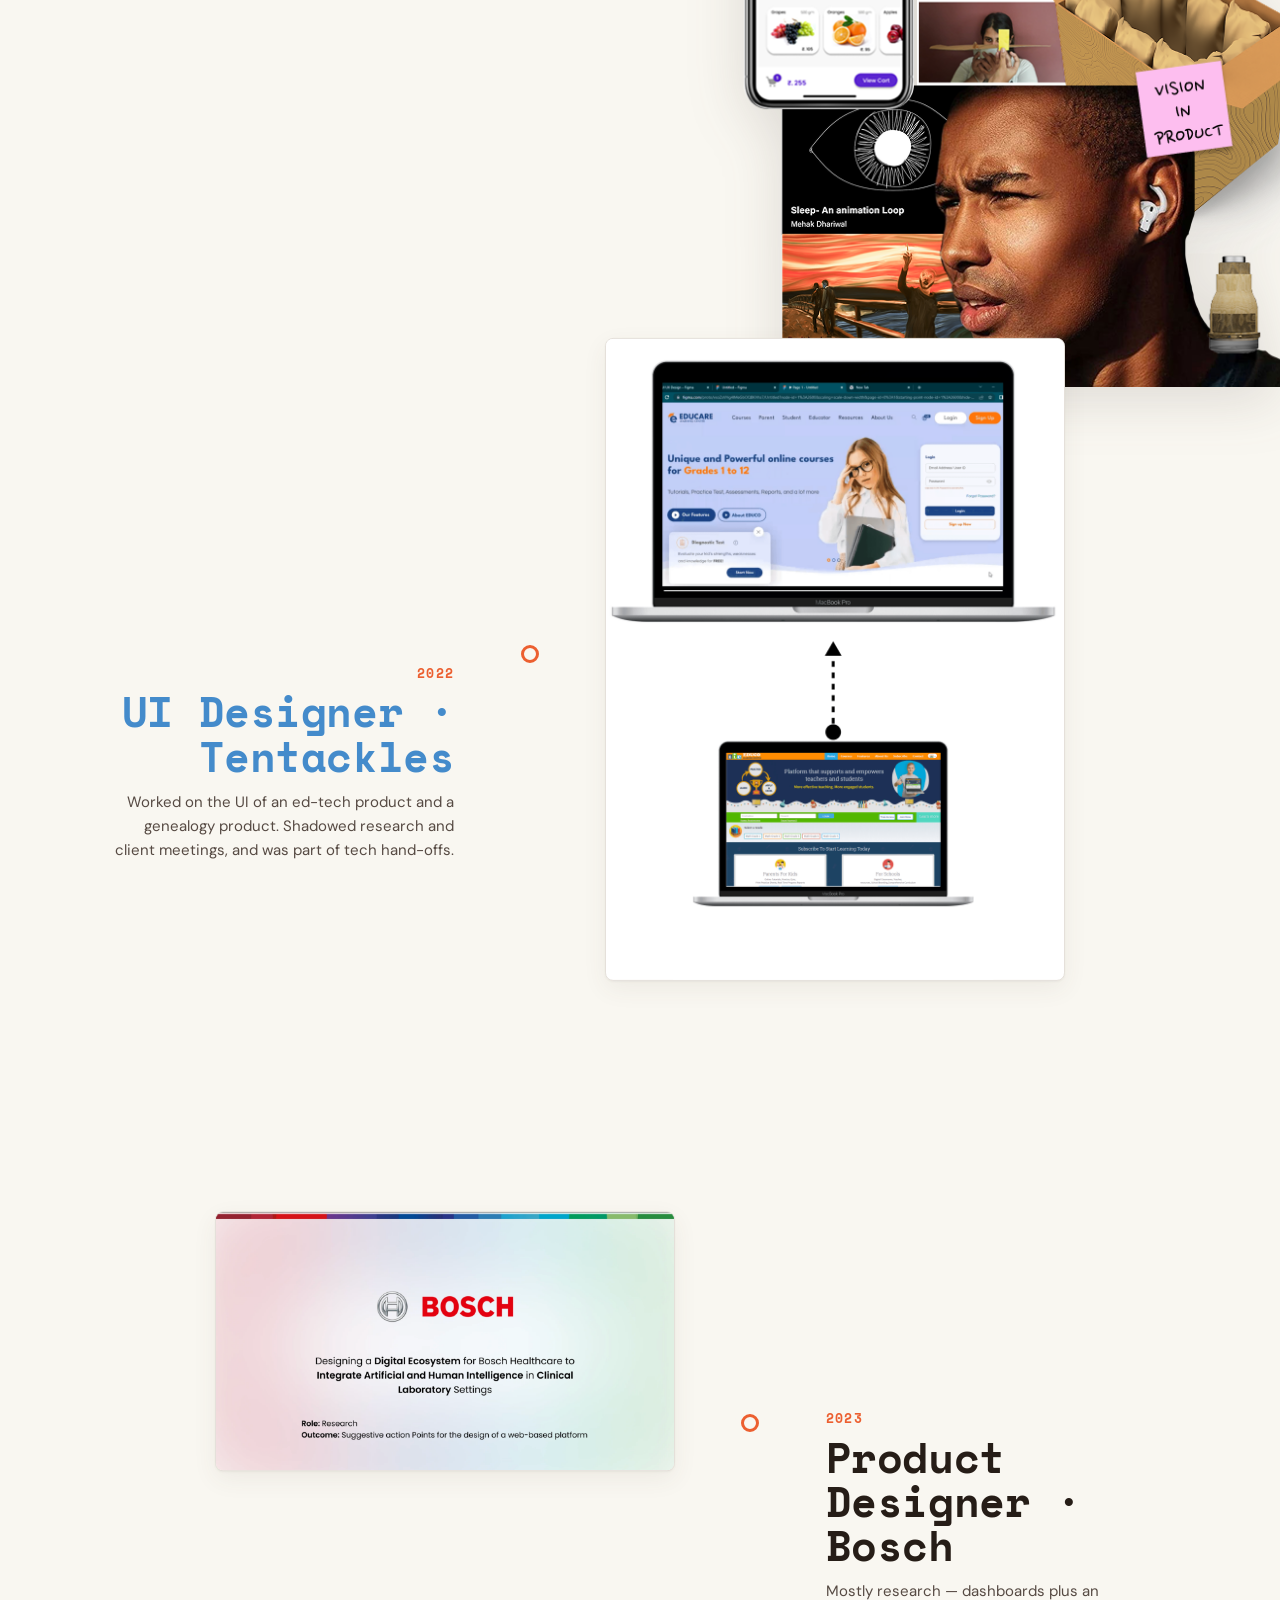
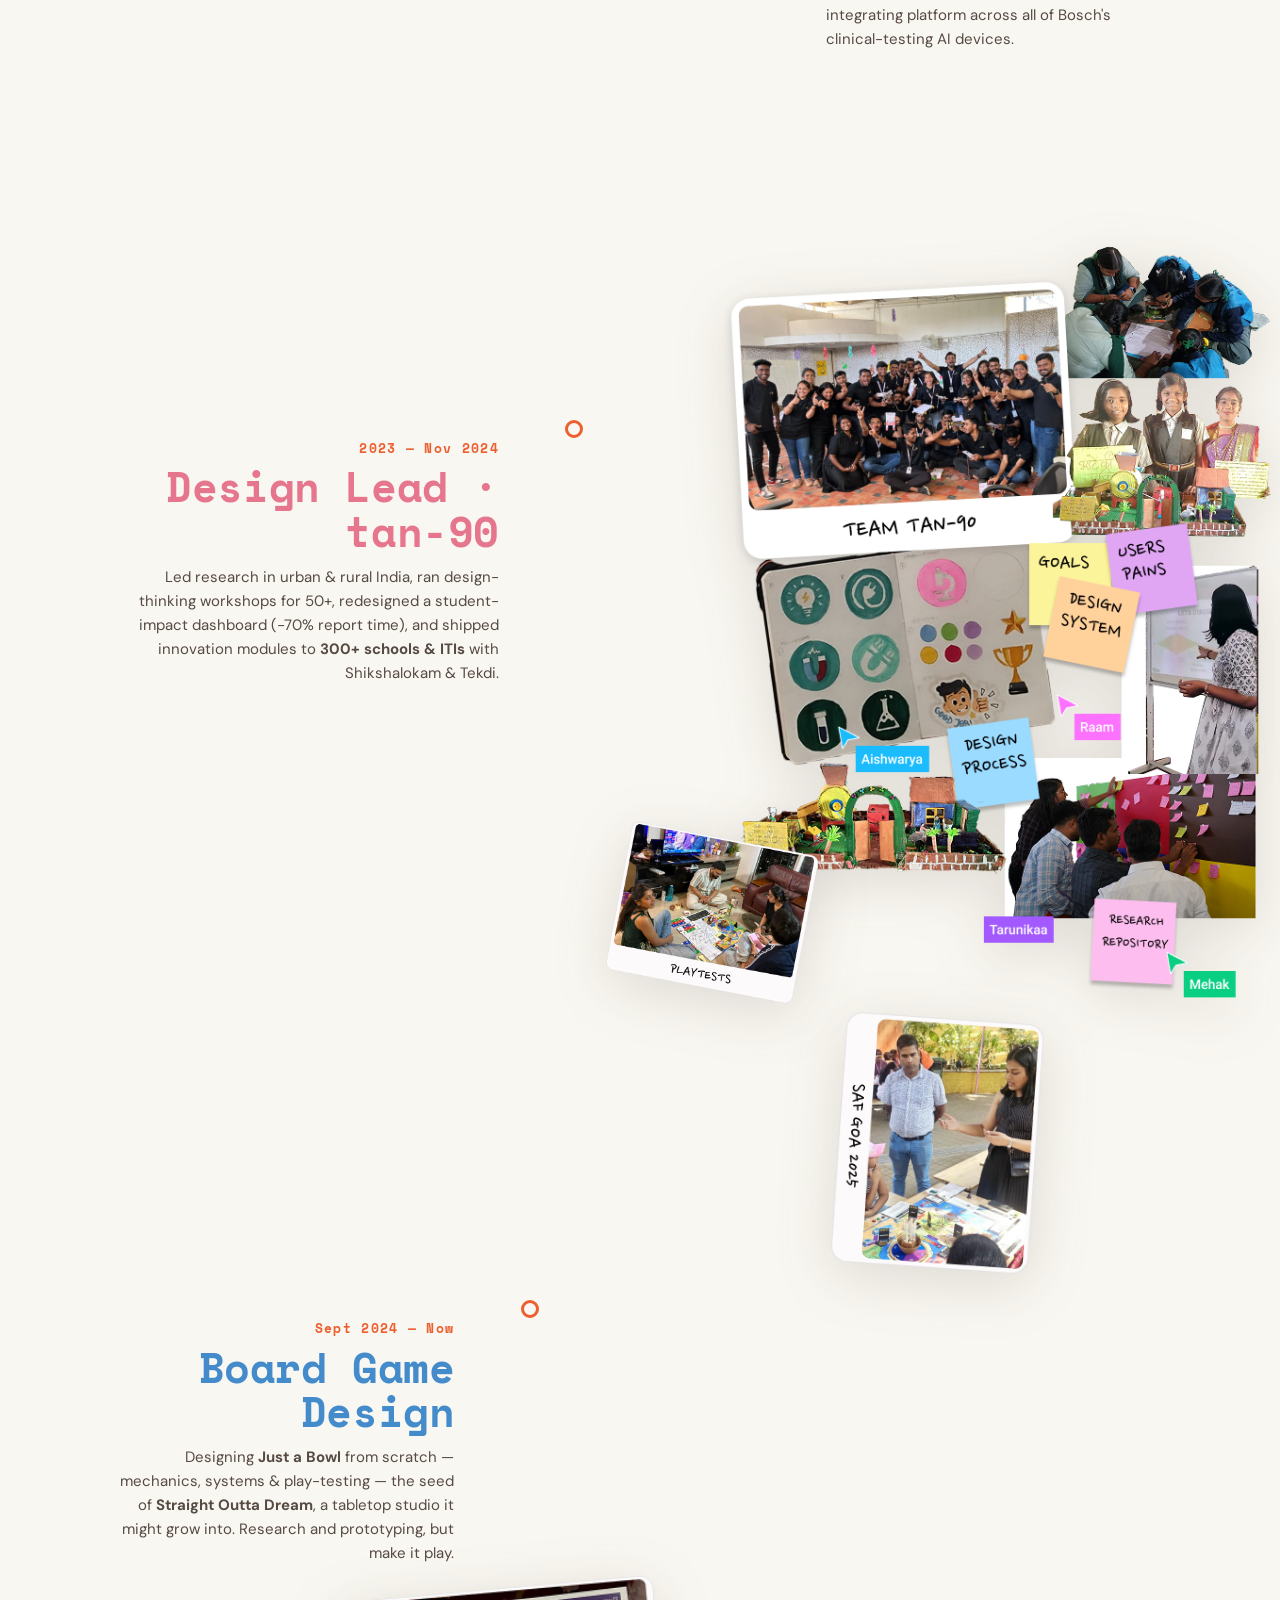
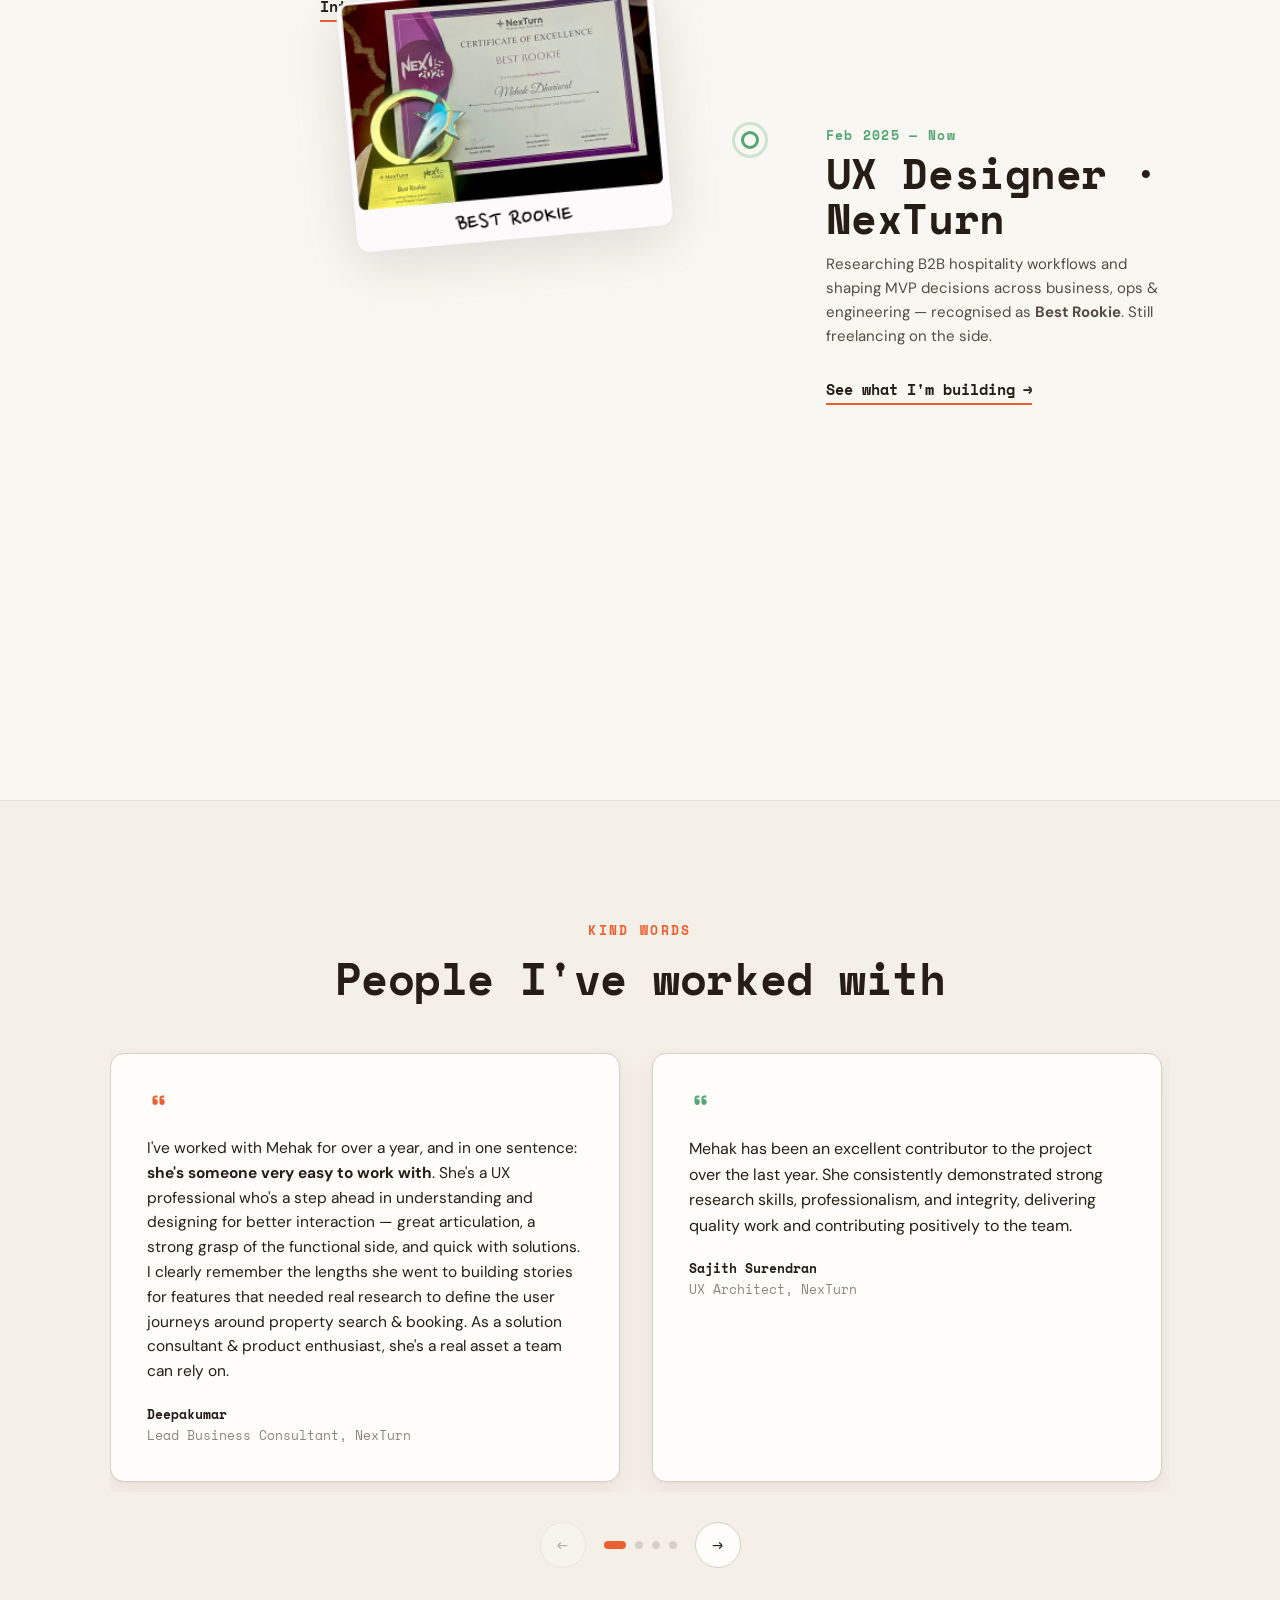
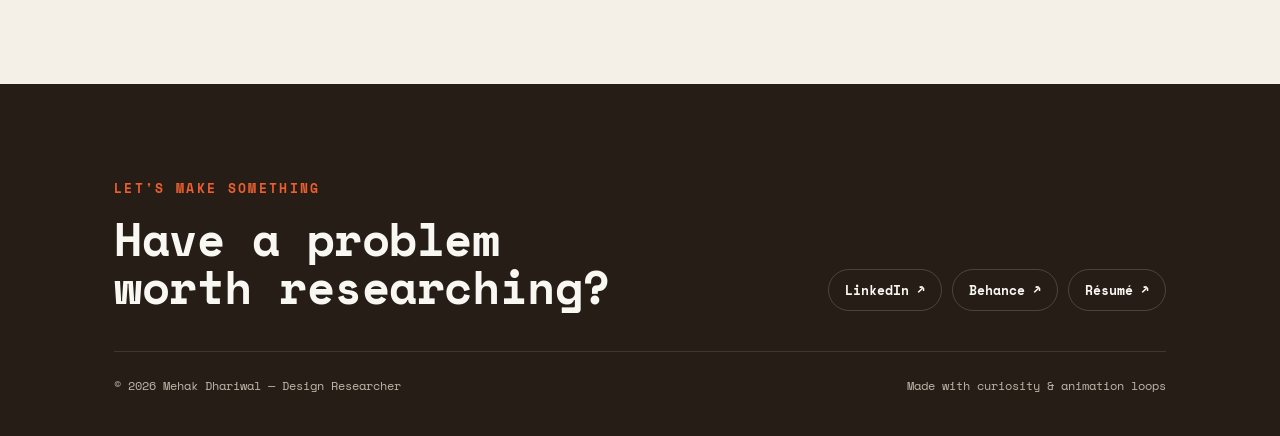
==== commit 04a259a9: "final changes" ====
--- a/index.html
+++ b/index.html
@@ -23,7 +23,7 @@
       <a href="studio.html">Studio</a>
       <a href="lens.html">Lens</a>
     </nav>
-    <a class="nav-cta" href="https://drive.google.com/file/d/1BNUfEnxZkz_BRxca55lJrzqyZunD7Hcp/view" target="_blank" rel="noopener">Résumé ↗</a>
+    <a class="nav-cta" href="https://drive.google.com/file/d/1a9HaY3He2gnI_qAfb5jDq6JSyvHSNt8t/view?usp=sharing" target="_blank" rel="noopener">Résumé ↗</a>
     <button class="nav-toggle" aria-label="Menu"><span></span><span></span><span></span></button>
   </div>
 </header>
@@ -463,7 +463,7 @@
       <div class="foot-socials">
         <a href="https://www.linkedin.com/in/mehak-dhariwal/" target="_blank" rel="noopener">LinkedIn ↗</a>
         <a href="https://www.behance.net/mehakdhariwal" target="_blank" rel="noopener">Behance ↗</a>
-        <a href="https://drive.google.com/file/d/1BNUfEnxZkz_BRxca55lJrzqyZunD7Hcp/view" target="_blank" rel="noopener">Résumé ↗</a>
+        <a href="https://drive.google.com/file/d/1a9HaY3He2gnI_qAfb5jDq6JSyvHSNt8t/view?usp=sharing" target="_blank" rel="noopener">Résumé ↗</a>
       </div>
     </div>
     <div class="foot-bottom">
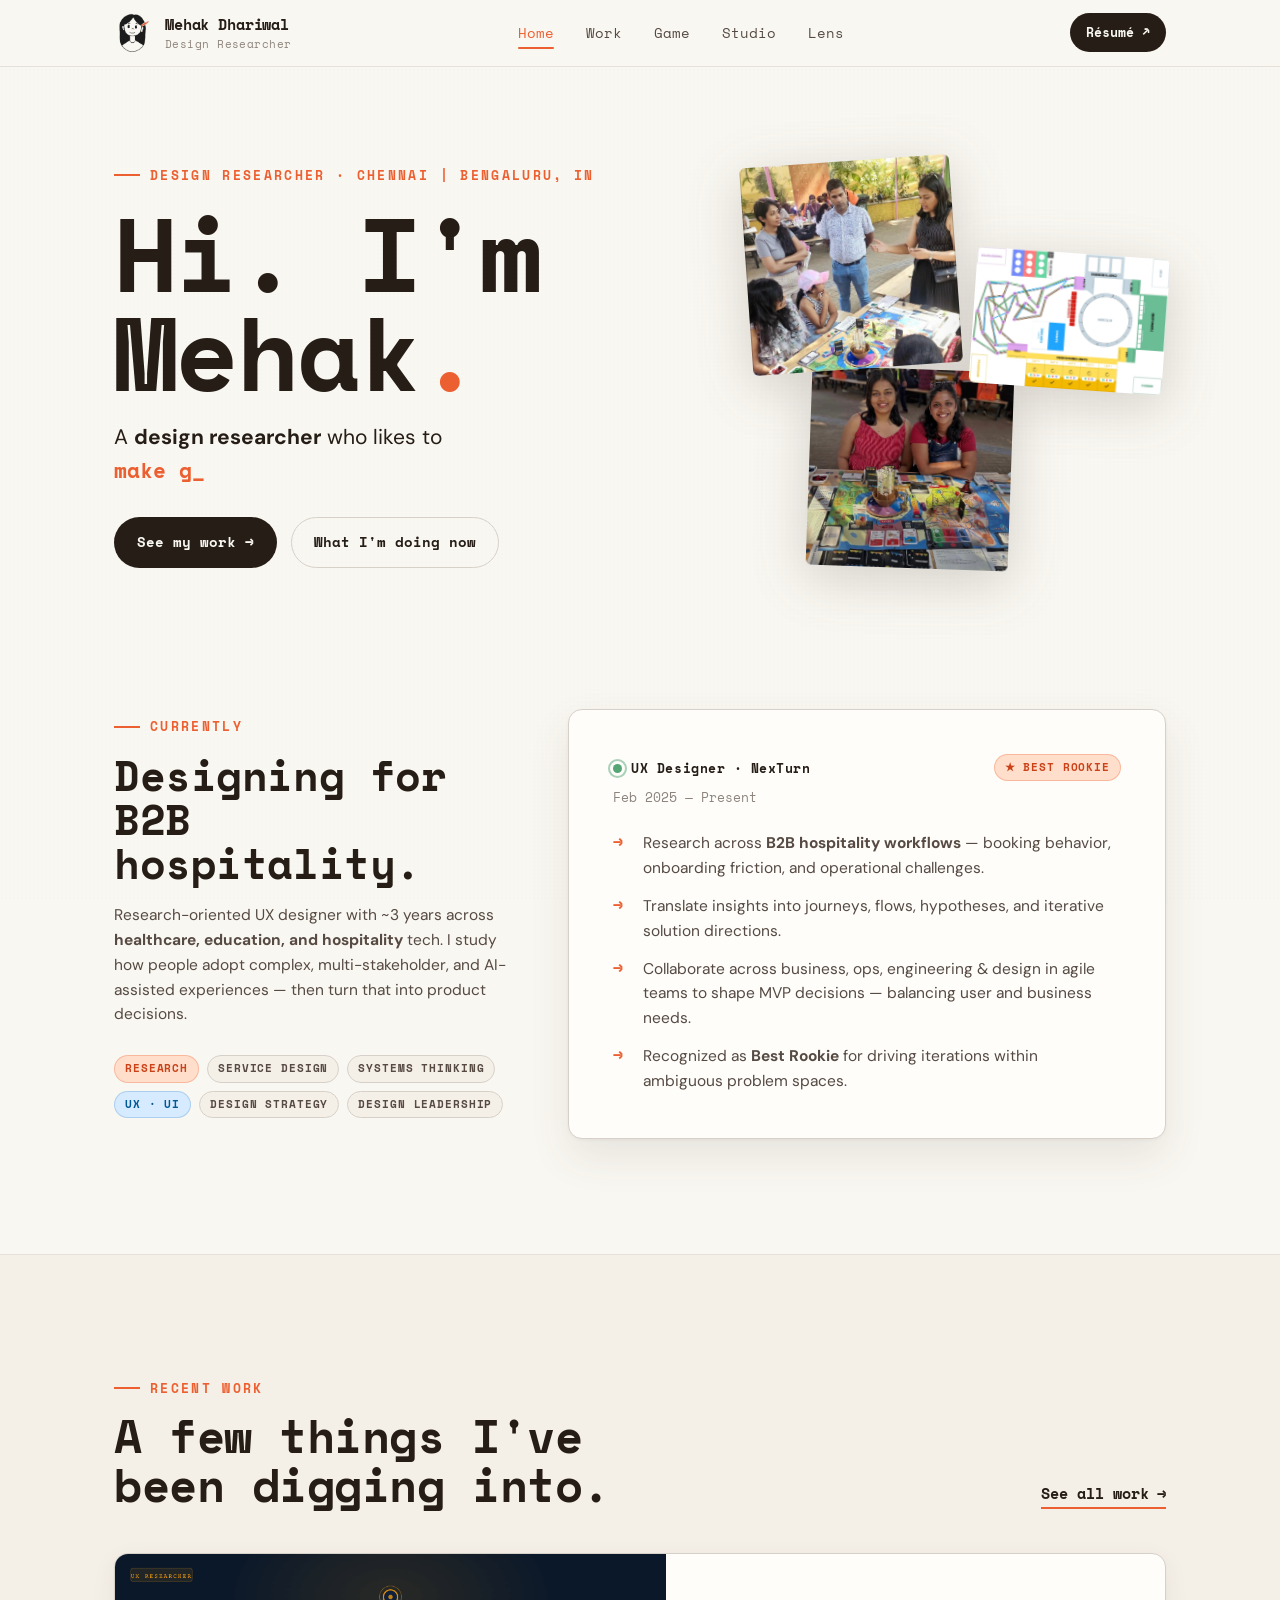
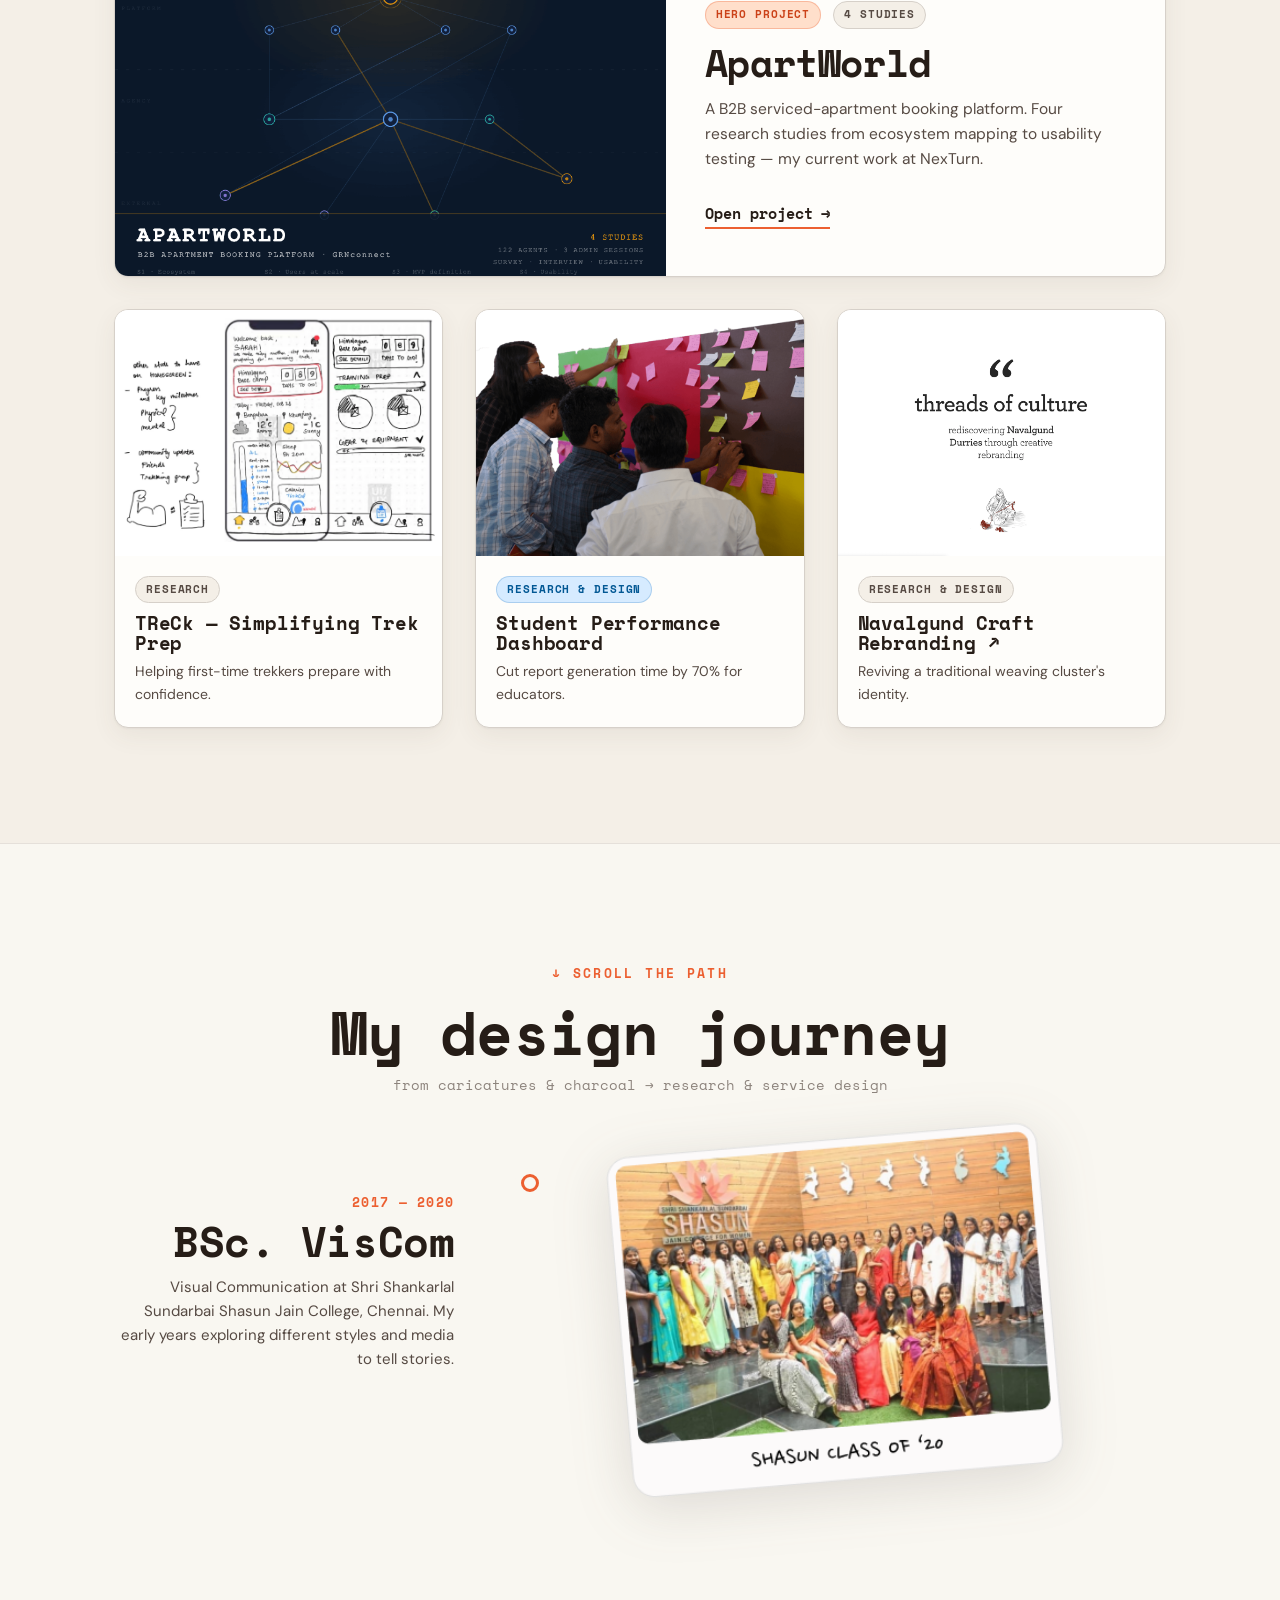
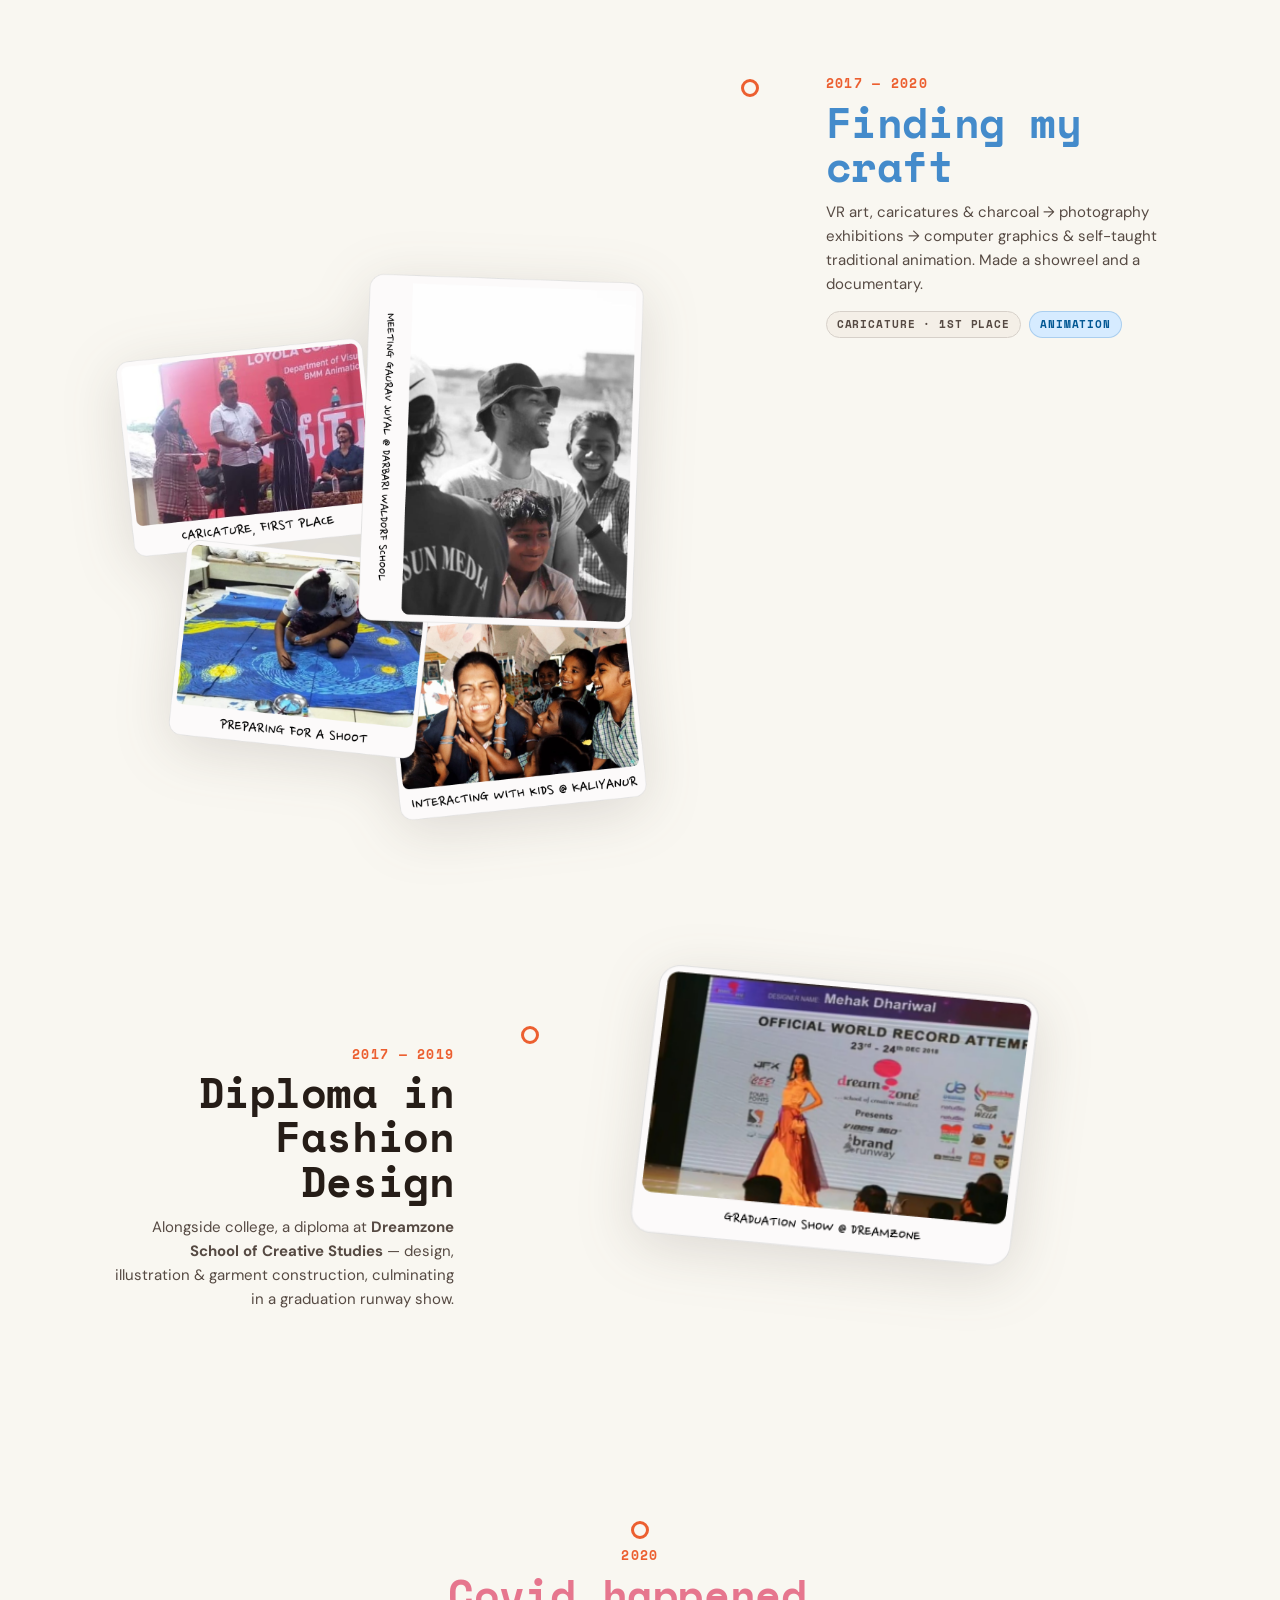
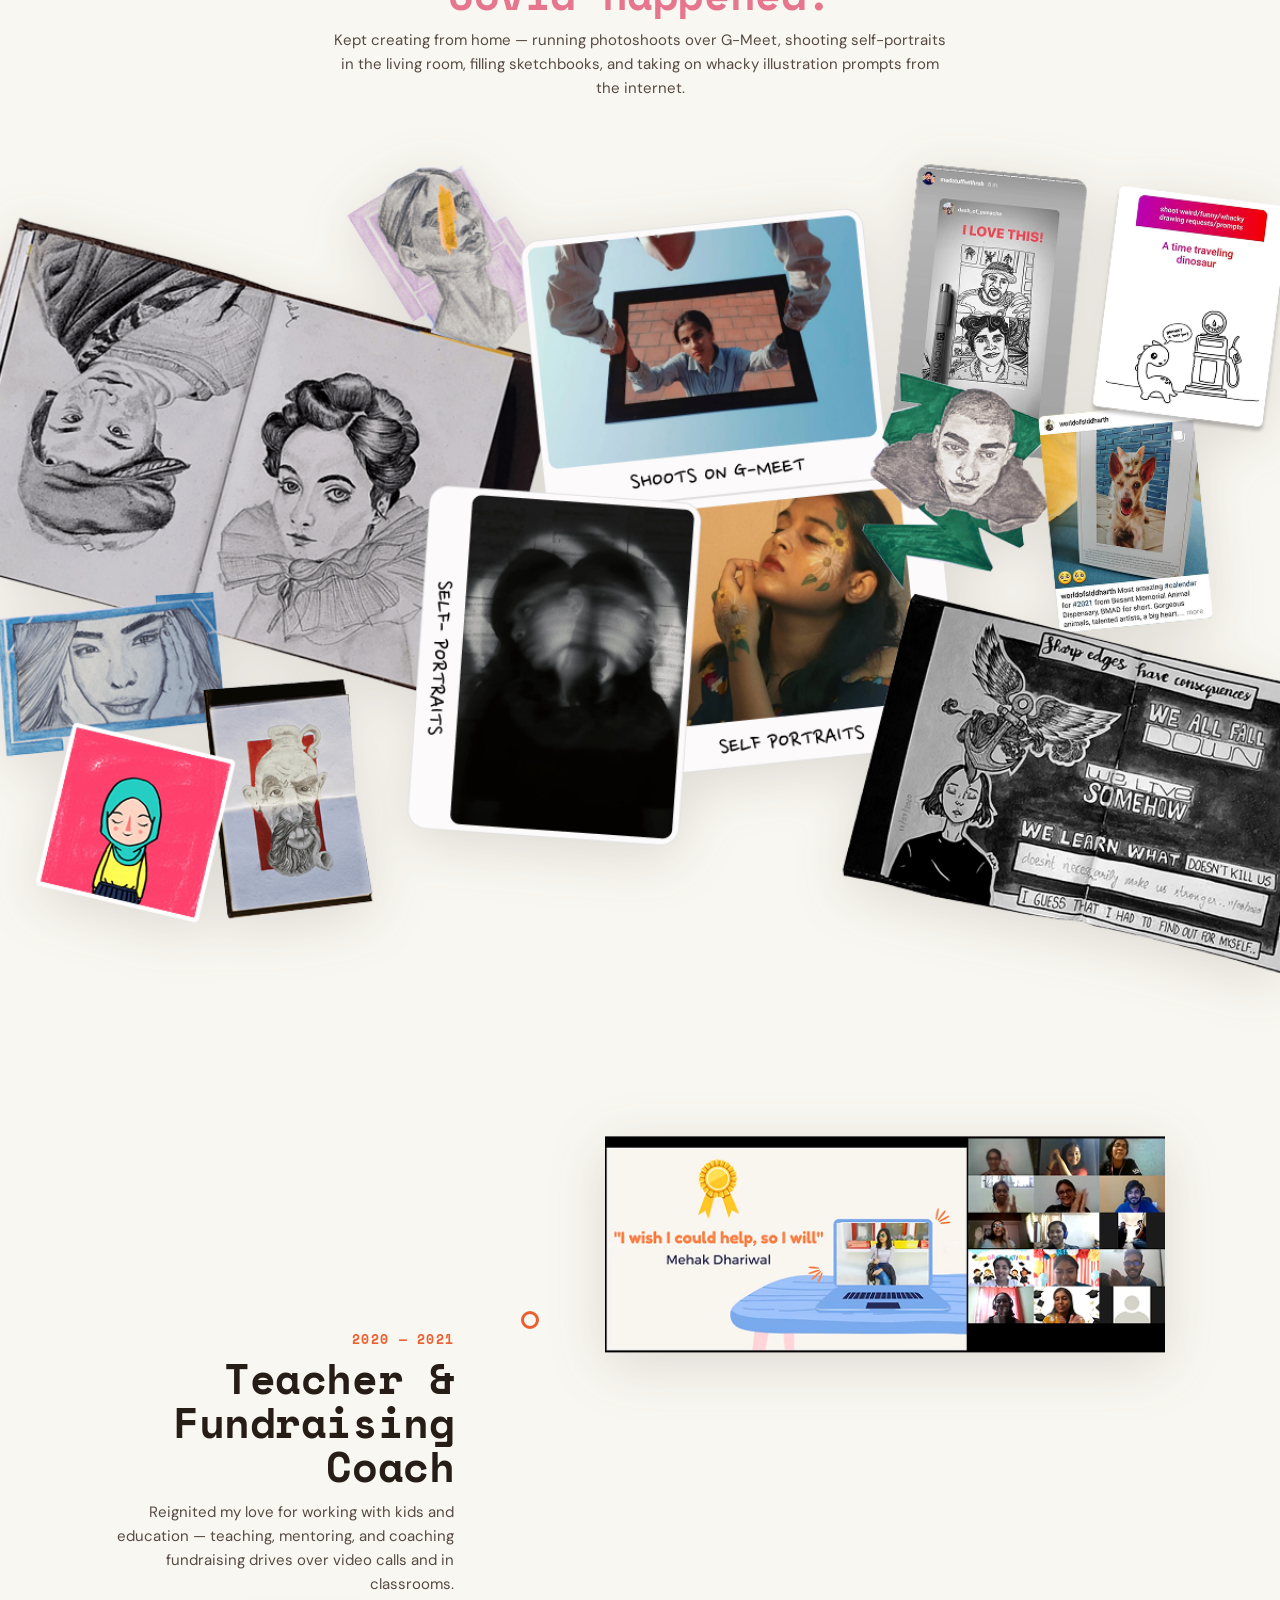
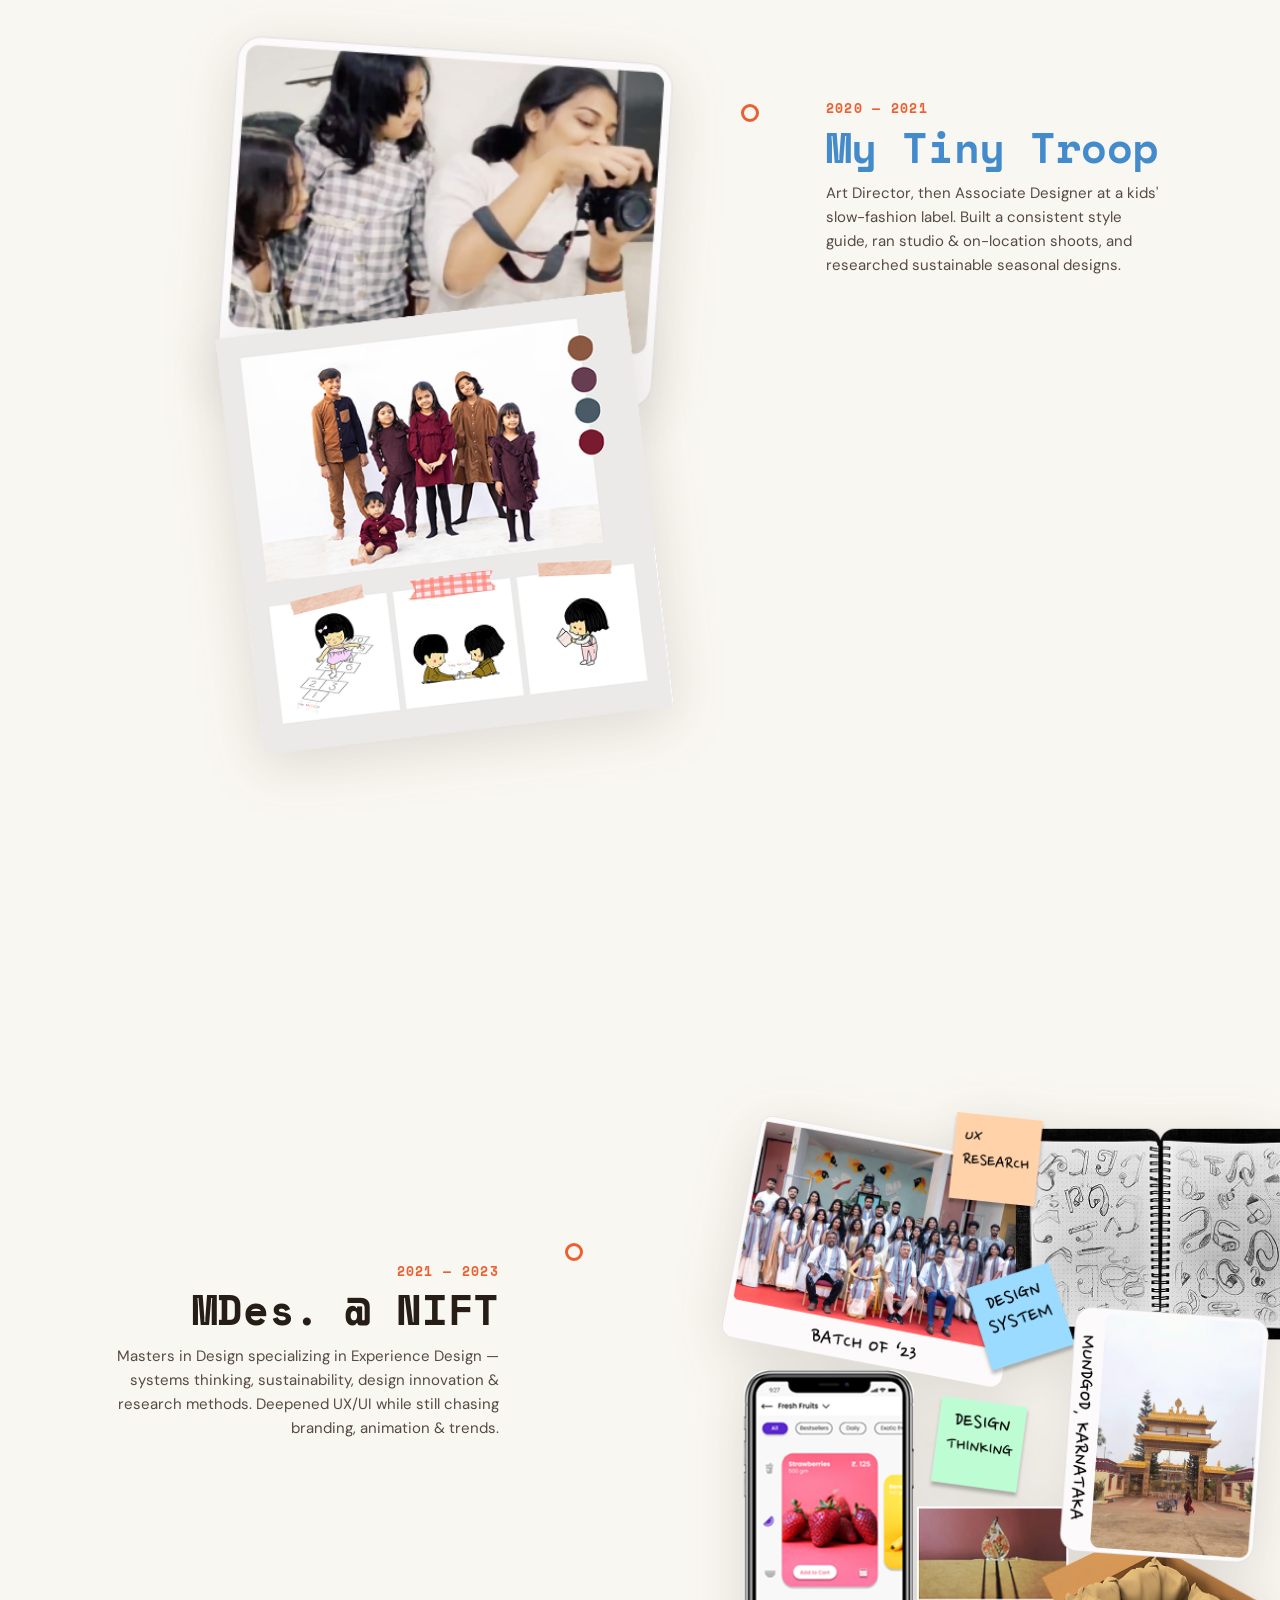
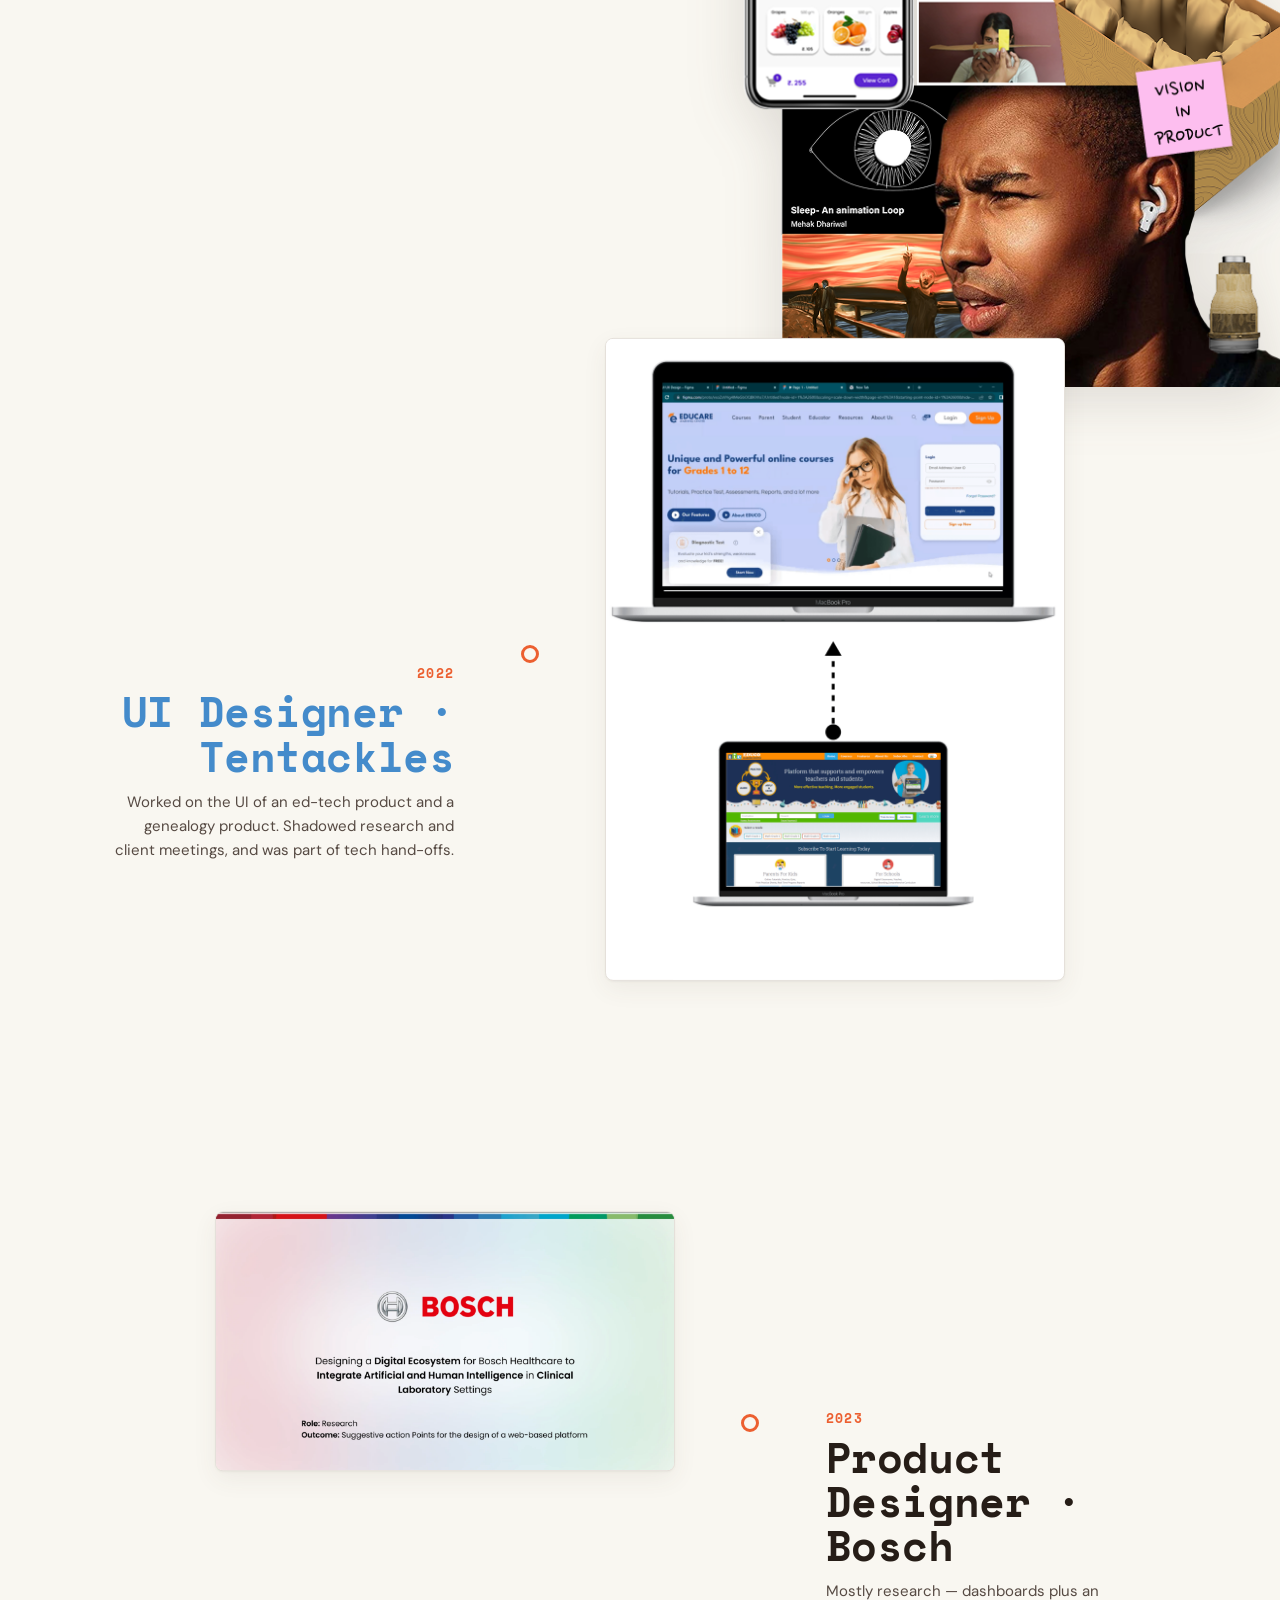
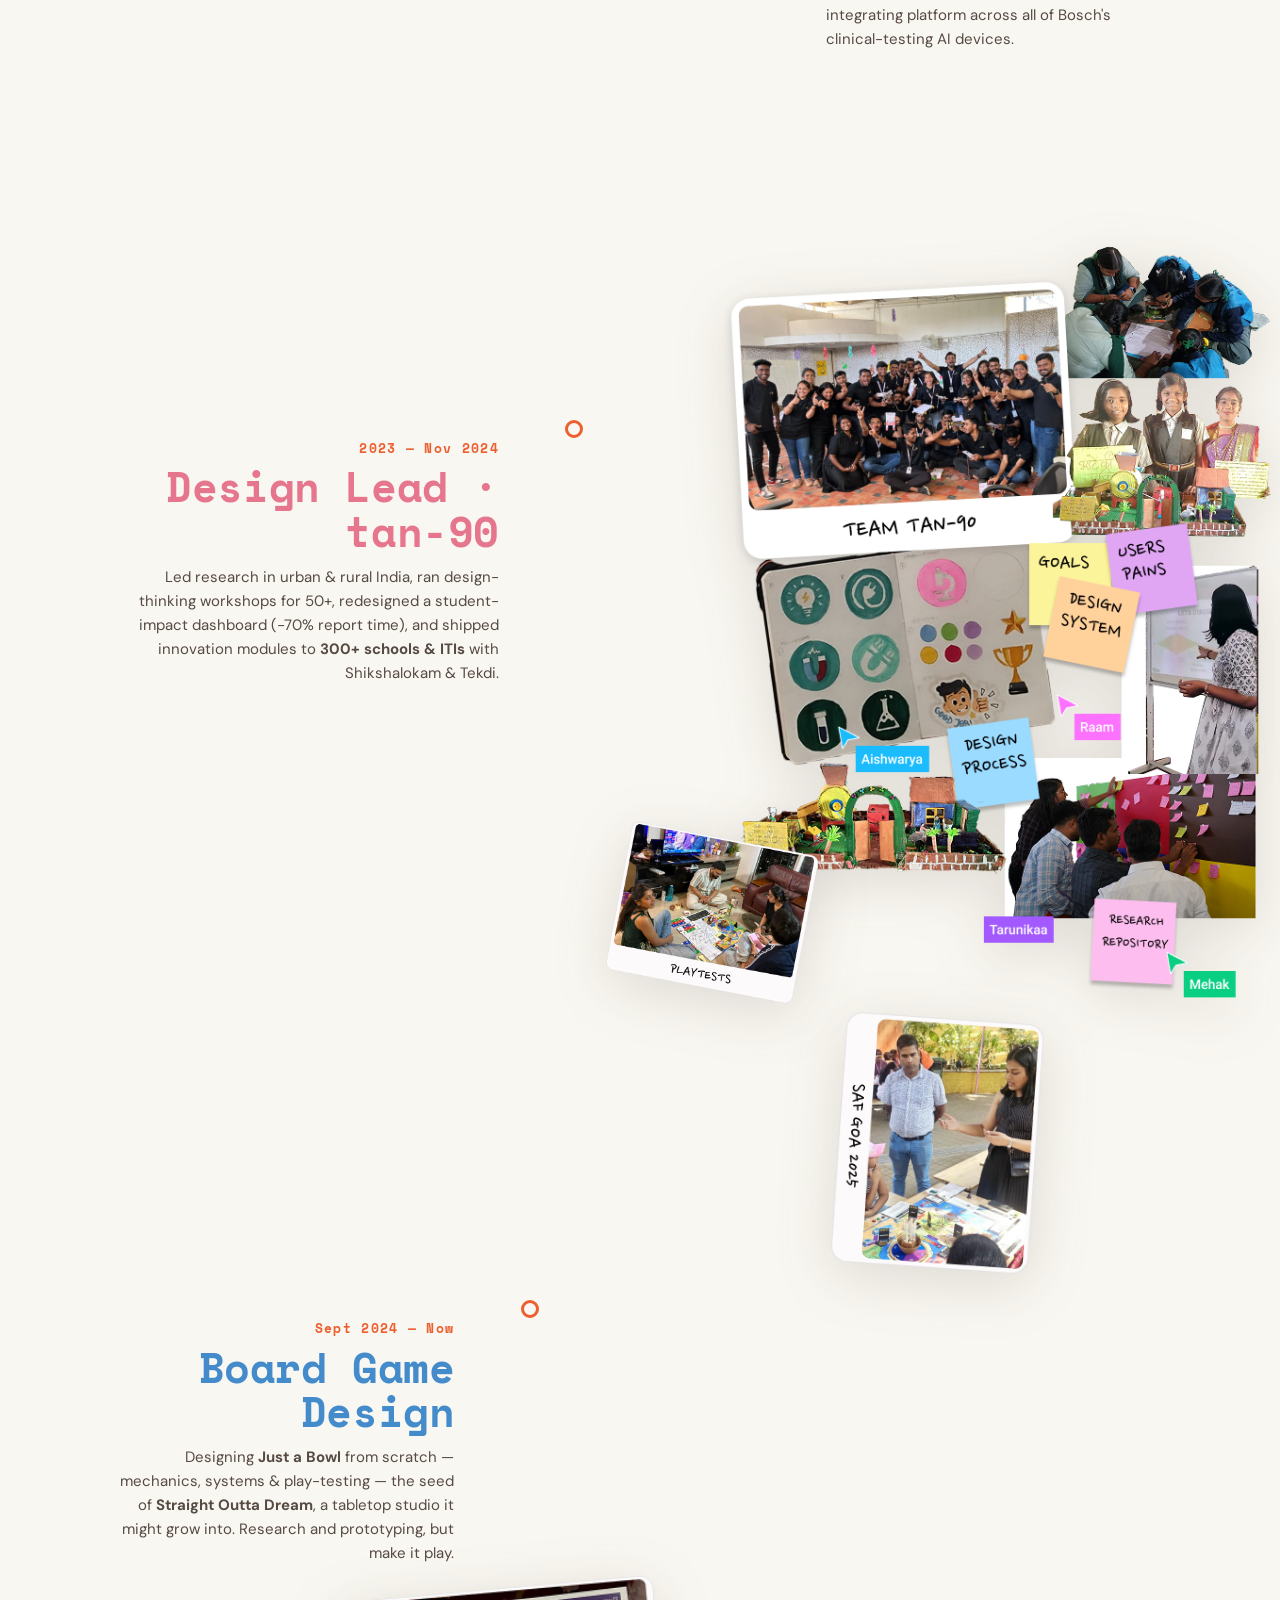
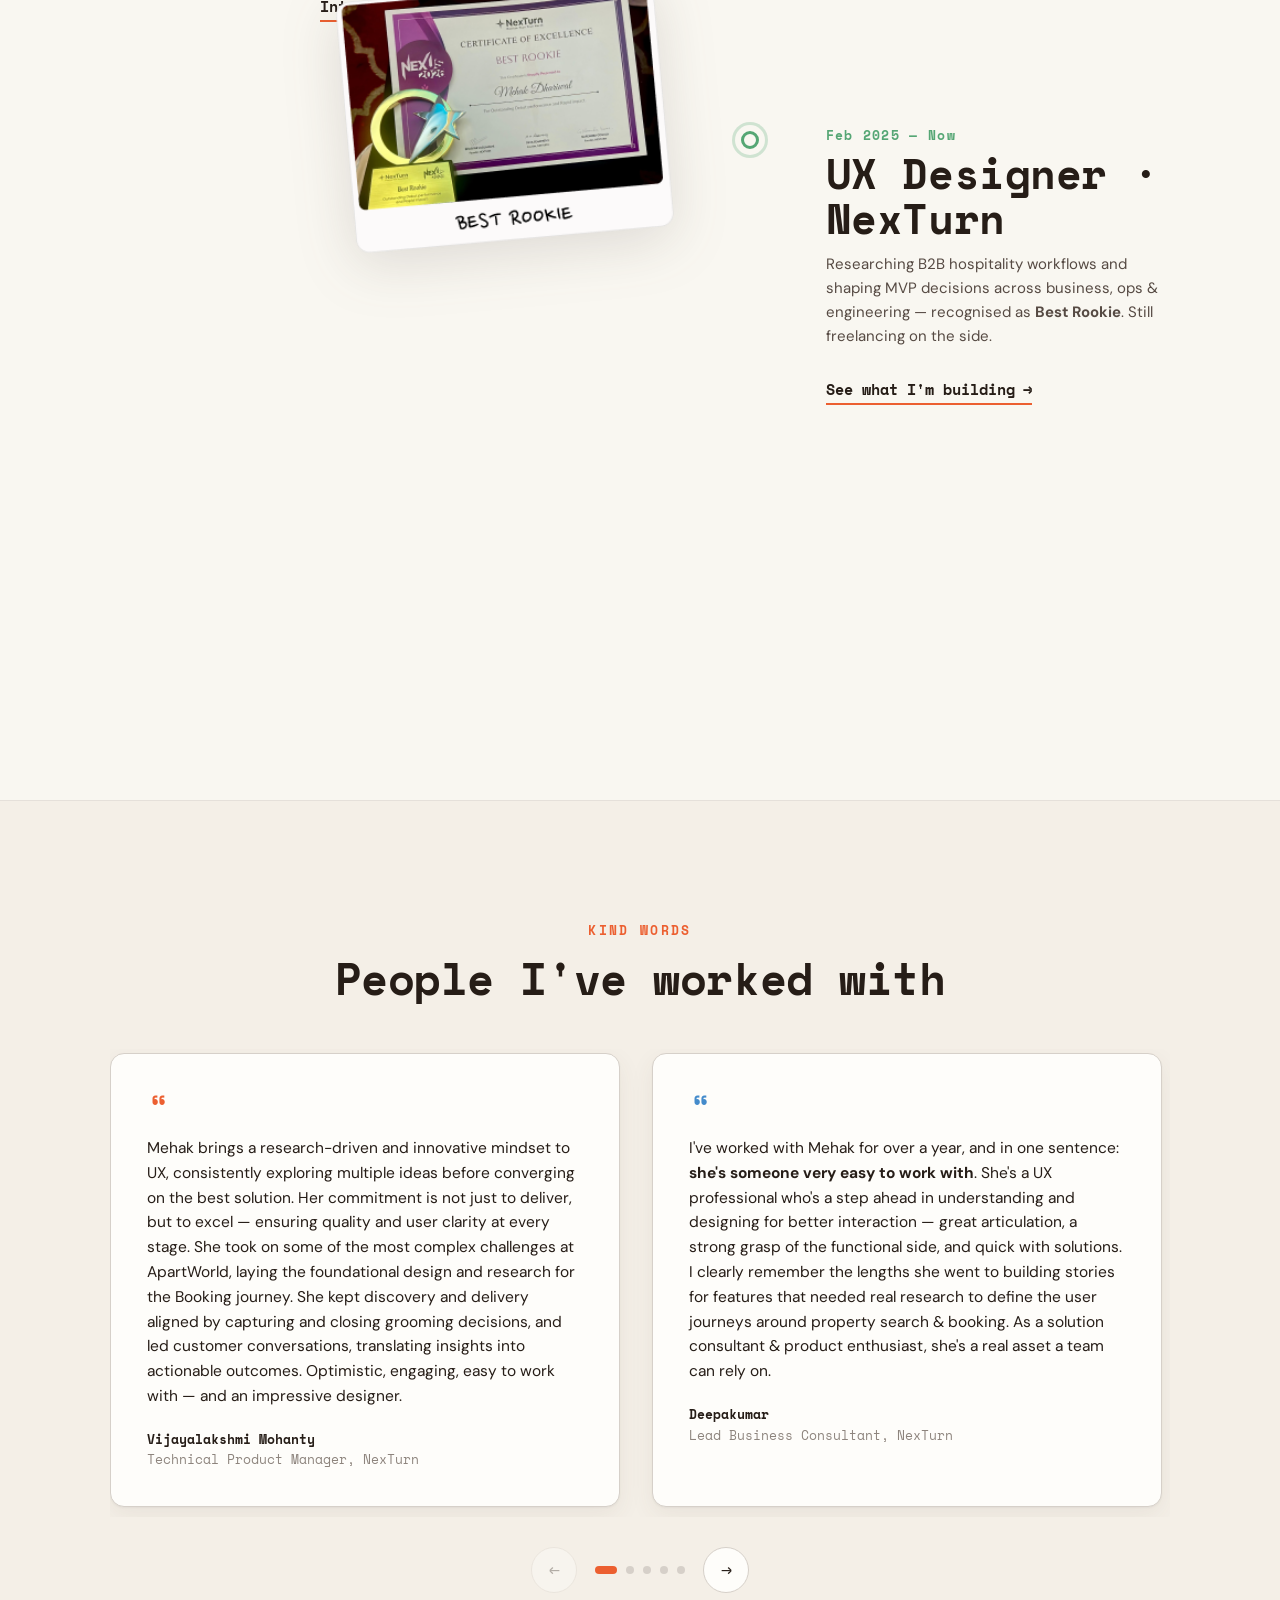
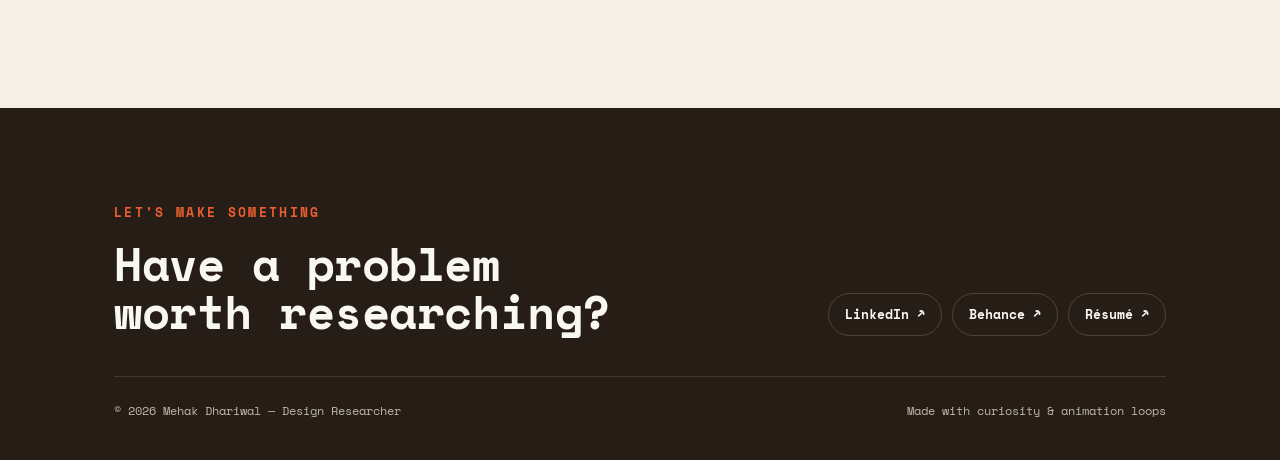
==== commit 4b4acad1: "next update" ====
--- a/index.html
+++ b/index.html
@@ -399,6 +399,15 @@
         <figure class="card tcar-card" style="padding:clamp(24px,3vw,36px); margin:0;">
           <div class="mono" style="font-size:38px; line-height:1; color:var(--orange);">&ldquo;</div>
           <blockquote style="margin:8px 0 0; font-size:15.5px; color:var(--ink); line-height:1.6;">
+            Mehak brings a research-driven and innovative mindset to UX, consistently exploring multiple ideas before converging on the best solution. Her commitment is not just to deliver, but to excel &mdash; ensuring quality and user clarity at every stage. She took on some of the most complex challenges at ApartWorld, laying the foundational design and research for the Booking journey. She kept discovery and delivery aligned by capturing and closing grooming decisions, and led customer conversations, translating insights into actionable outcomes. Optimistic, engaging, easy to work with &mdash; and an impressive designer.
+          </blockquote>
+          <figcaption class="mono" style="margin-top:20px; font-size:13px;">
+            <strong>Vijayalakshmi Mohanty</strong><br><span class="dim">Technical Product Manager, NexTurn</span>
+          </figcaption>
+        </figure>
+        <figure class="card tcar-card" style="padding:clamp(24px,3vw,36px); margin:0;">
+          <div class="mono" style="font-size:38px; line-height:1; color:var(--blue);">&ldquo;</div>
+          <blockquote style="margin:8px 0 0; font-size:15.5px; color:var(--ink); line-height:1.6;">
             I've worked with Mehak for over a year, and in one sentence: <strong>she's someone very easy to work with</strong>. She's a UX professional who's a step ahead in understanding and designing for better interaction &mdash; great articulation, a strong grasp of the functional side, and quick with solutions. I clearly remember the lengths she went to building stories for features that needed real research to define the user journeys around property search &amp; booking. As a solution consultant &amp; product enthusiast, she's a real asset a team can rely on.
           </blockquote>
           <figcaption class="mono" style="margin-top:20px; font-size:13px;">
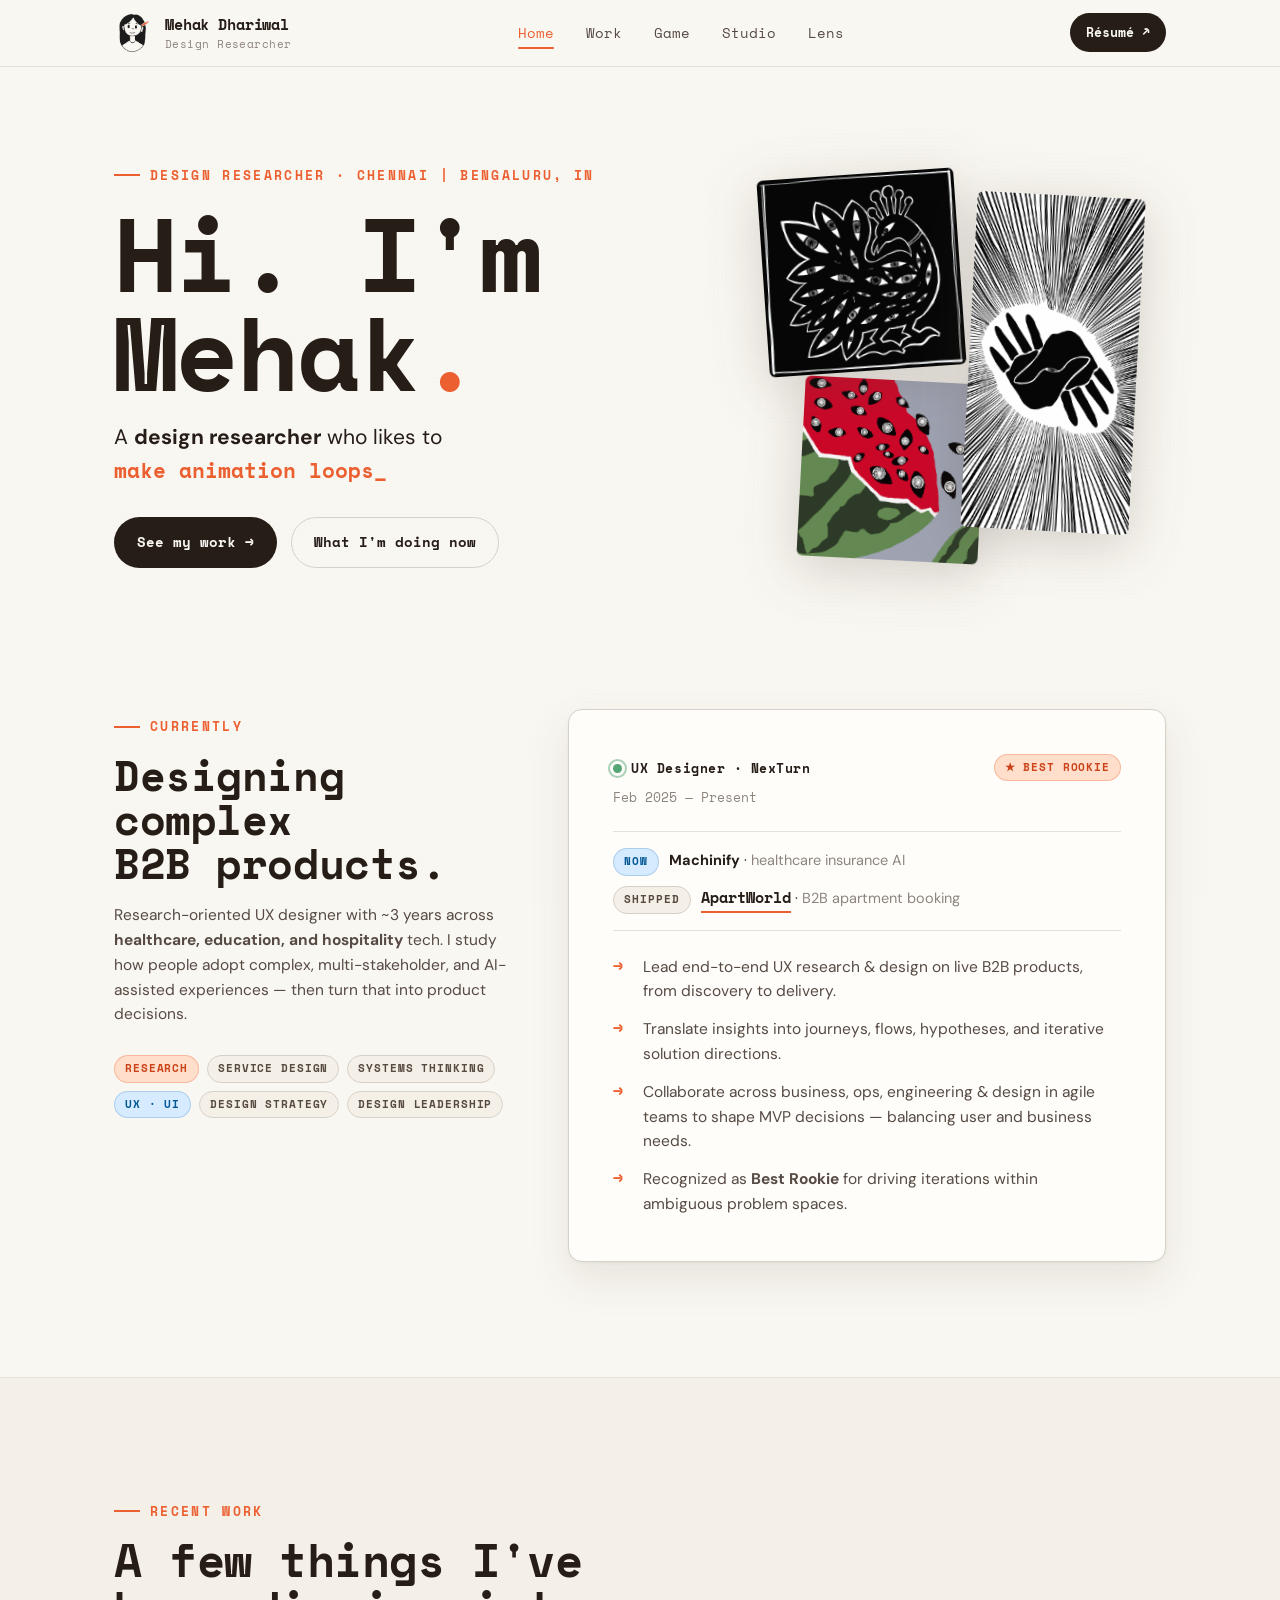
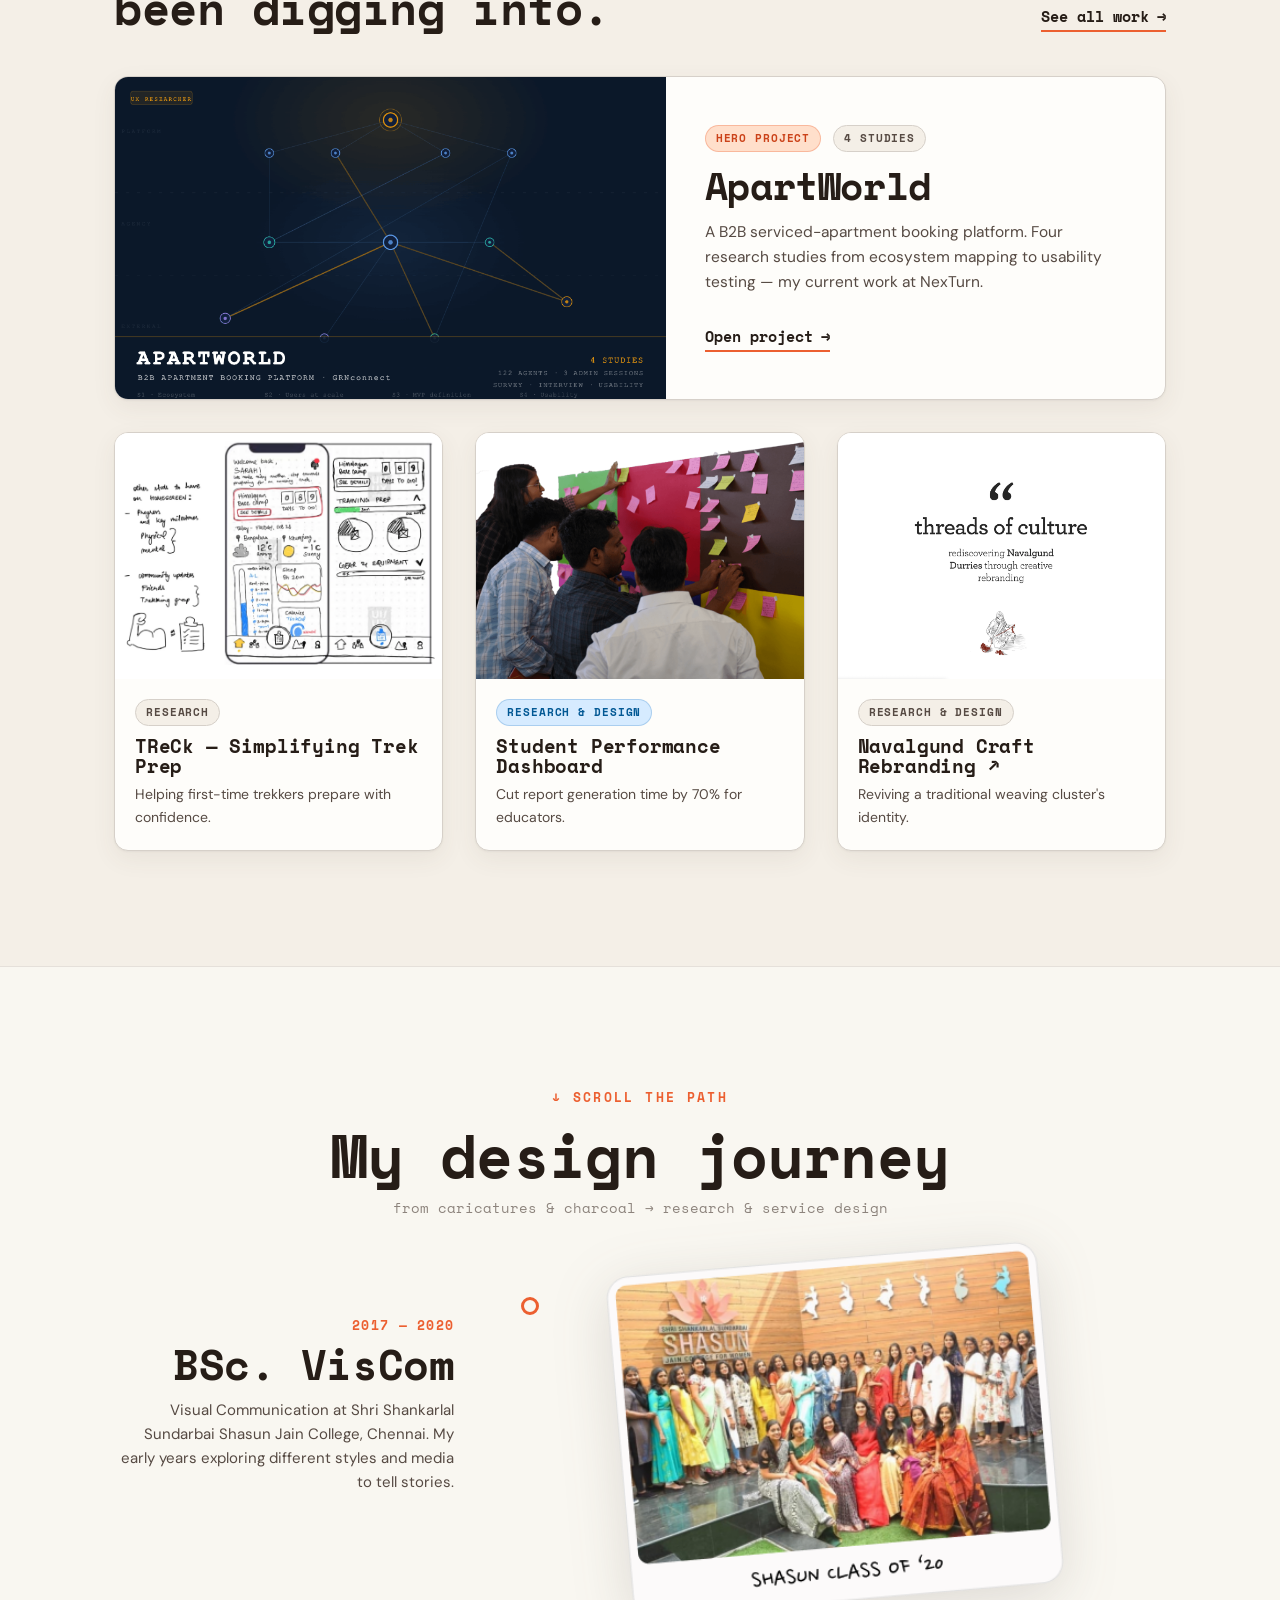
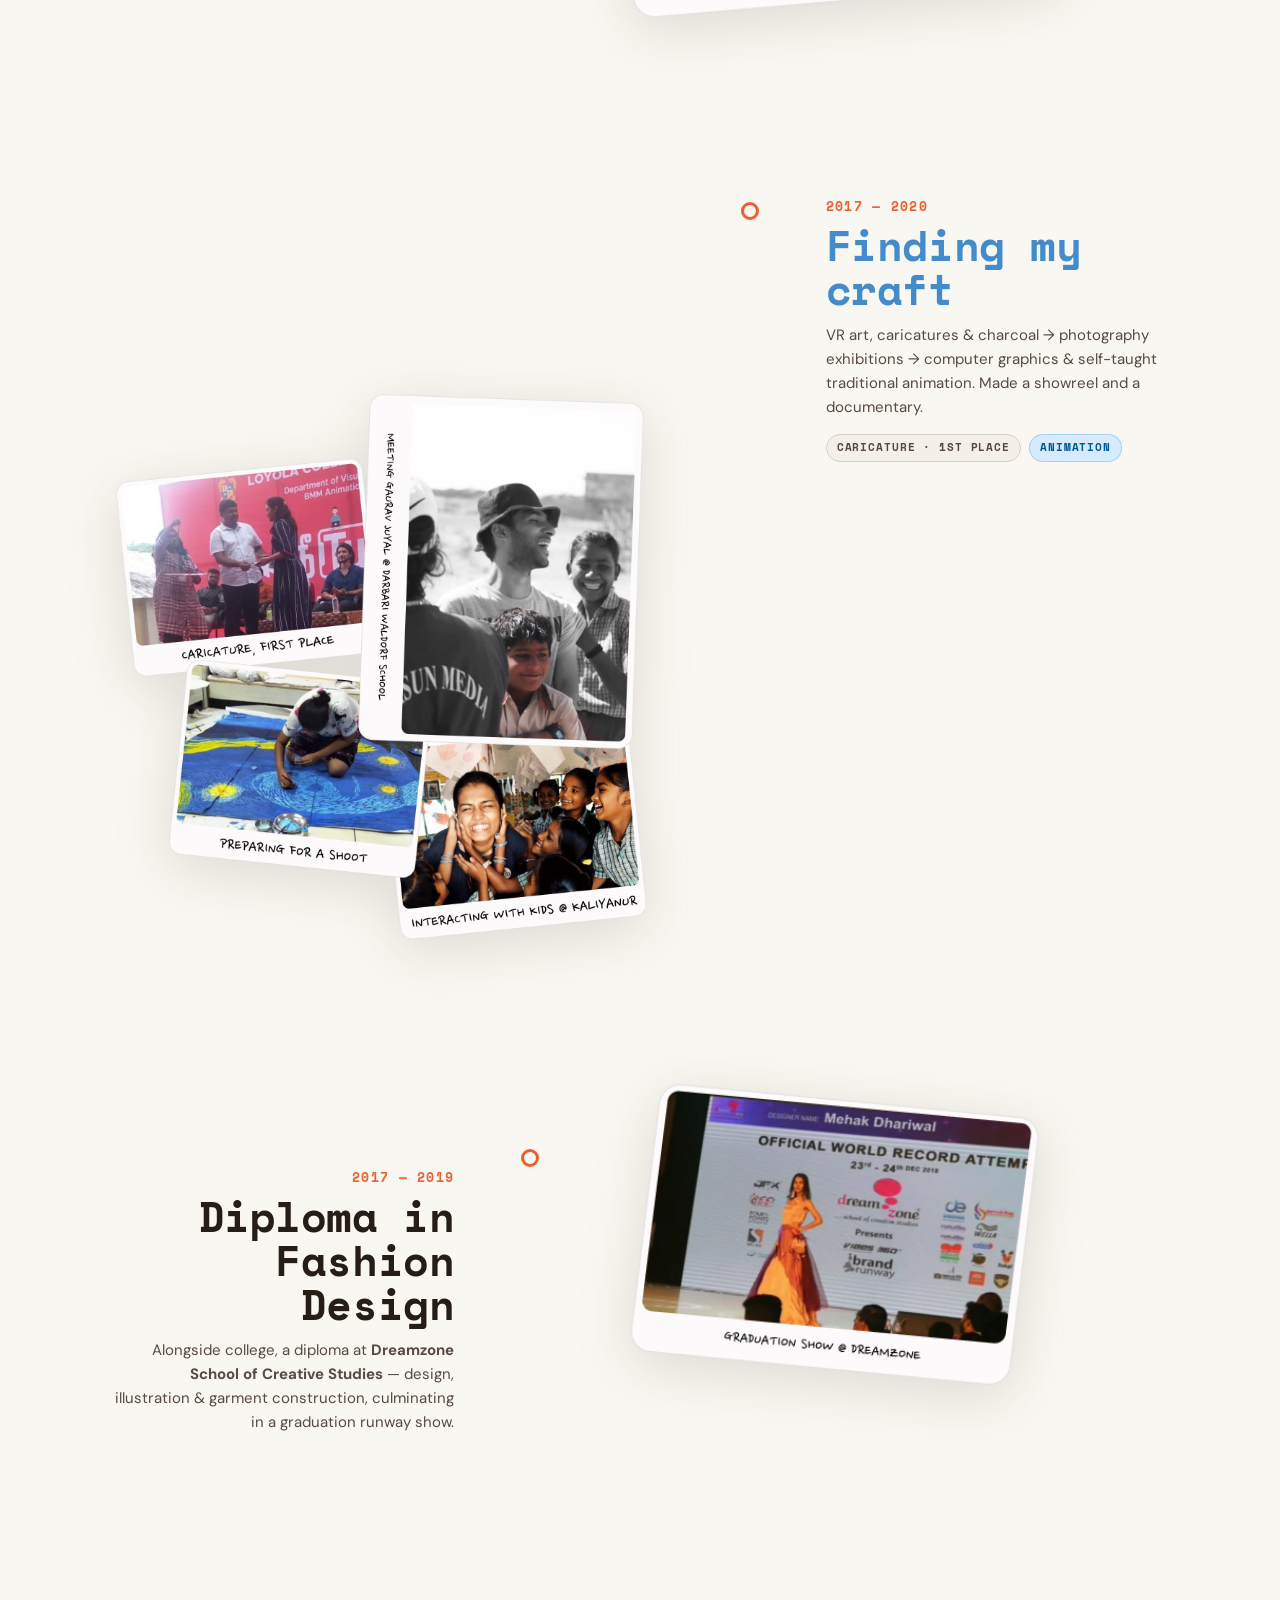
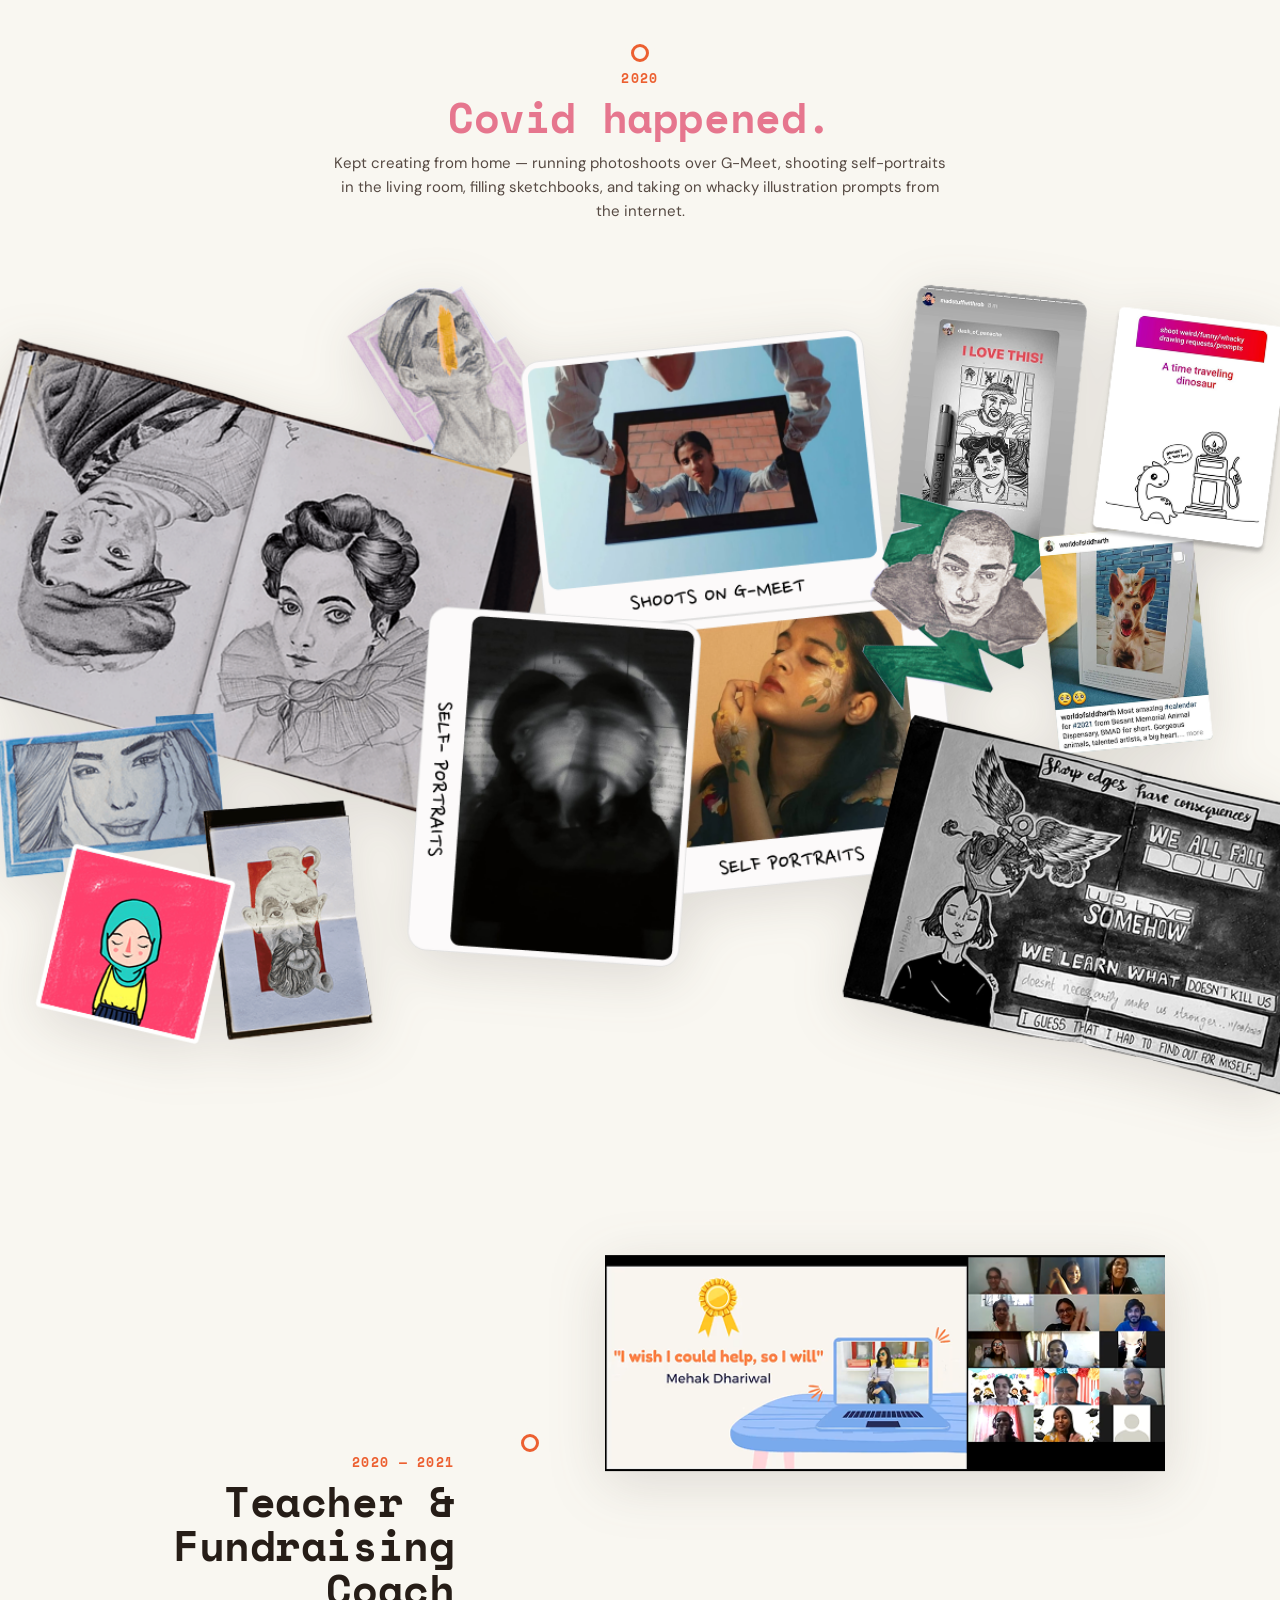
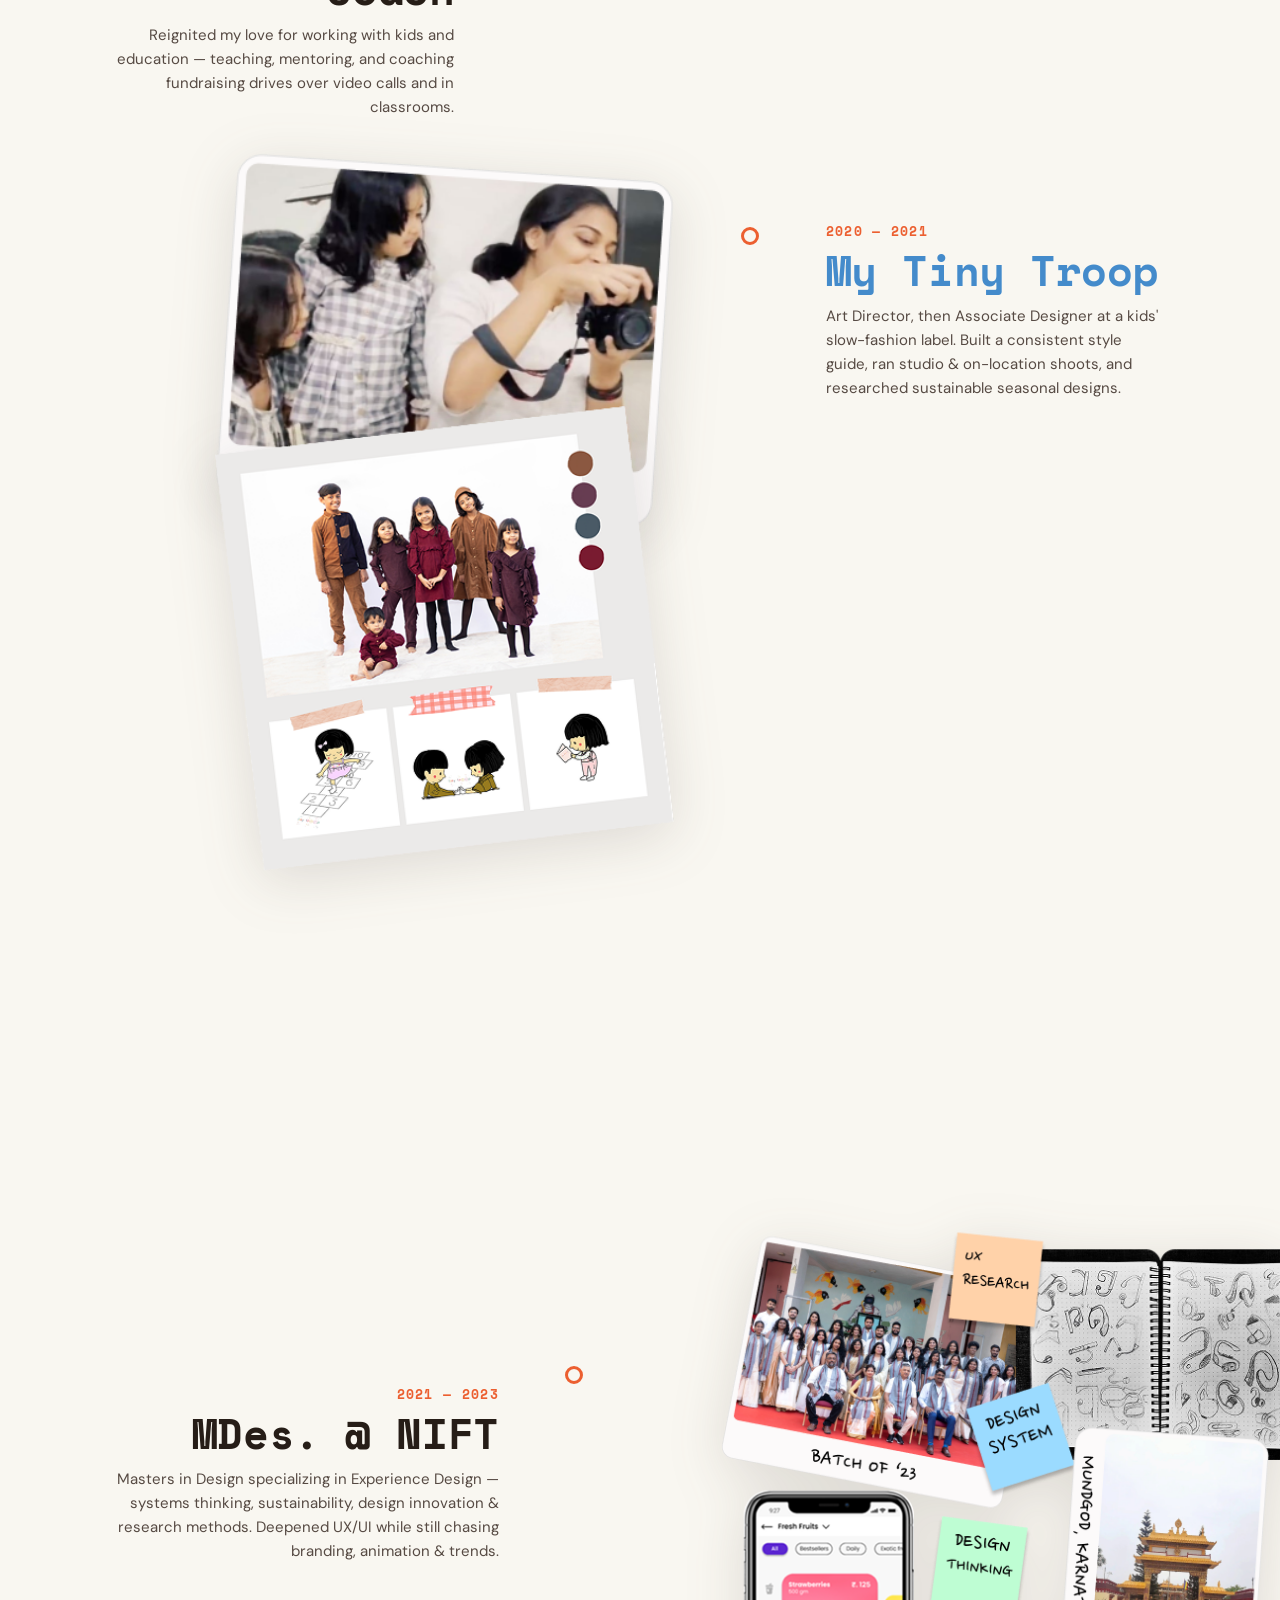
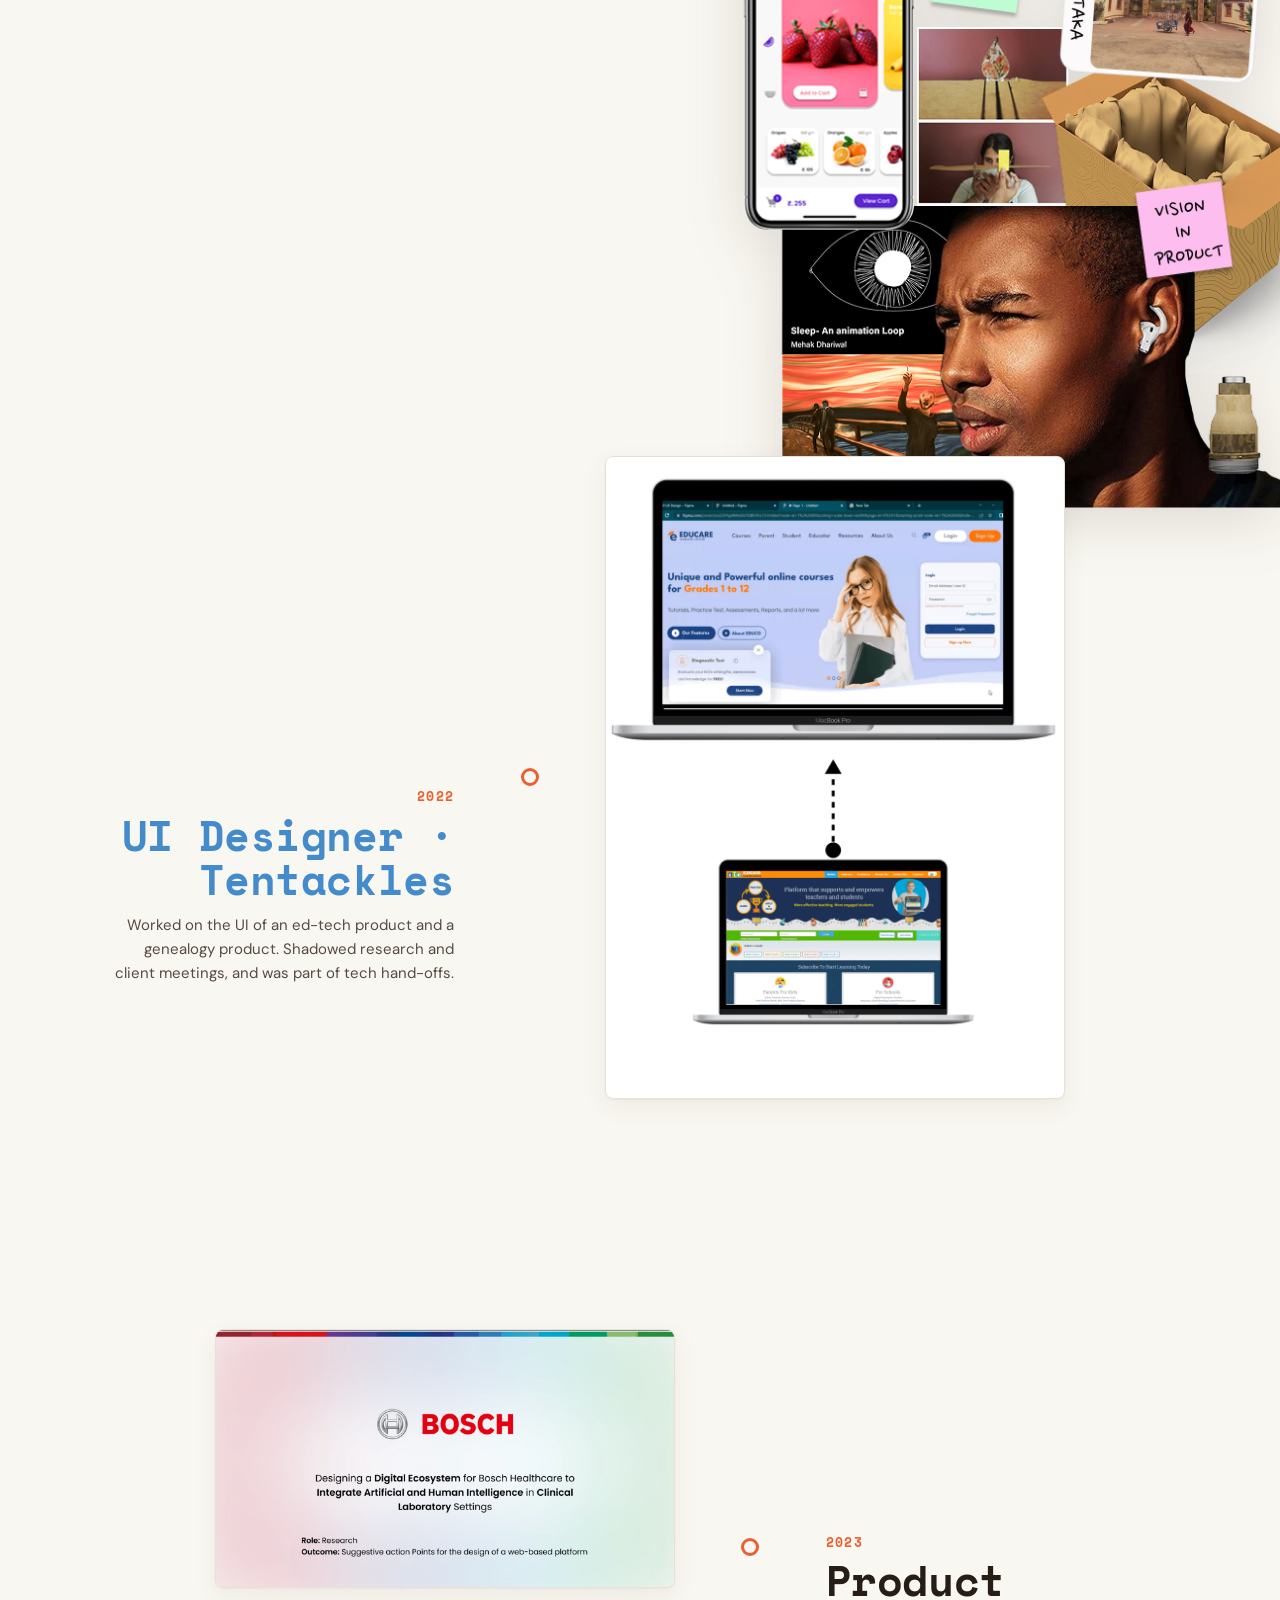
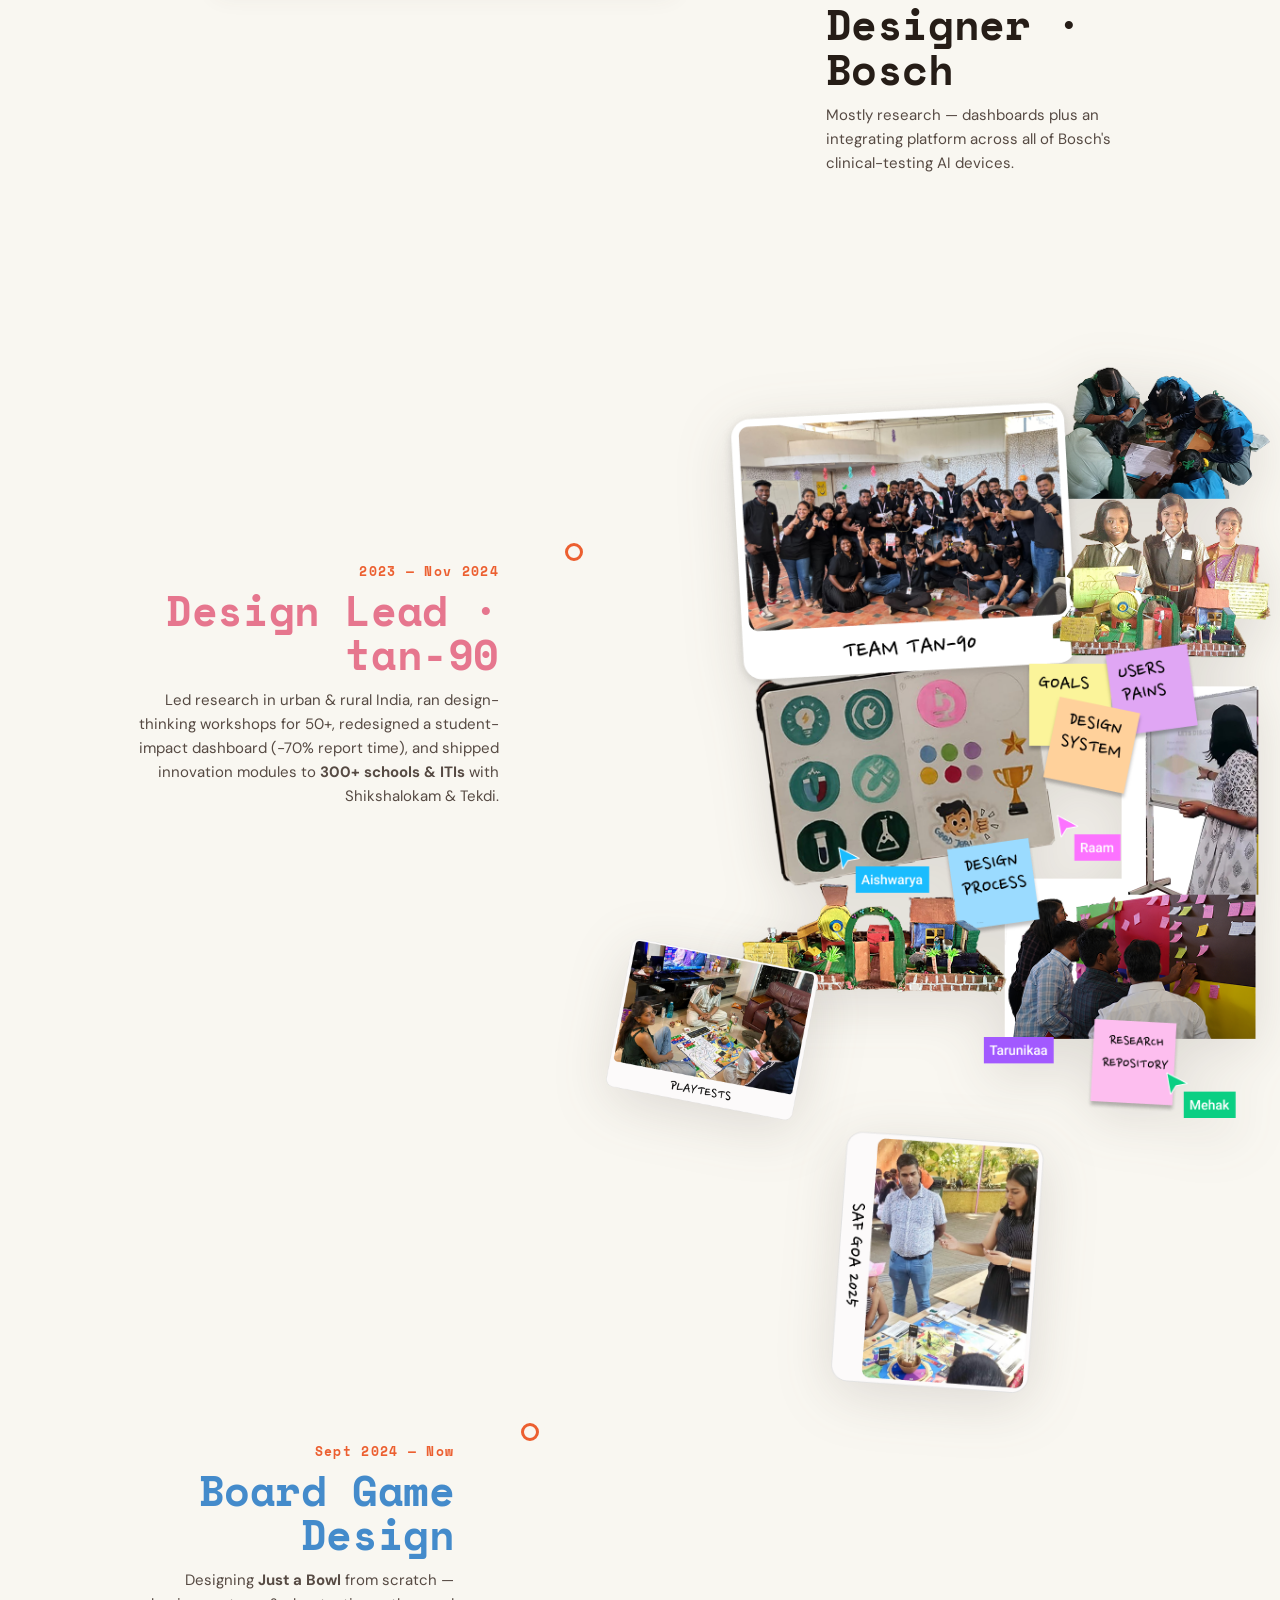
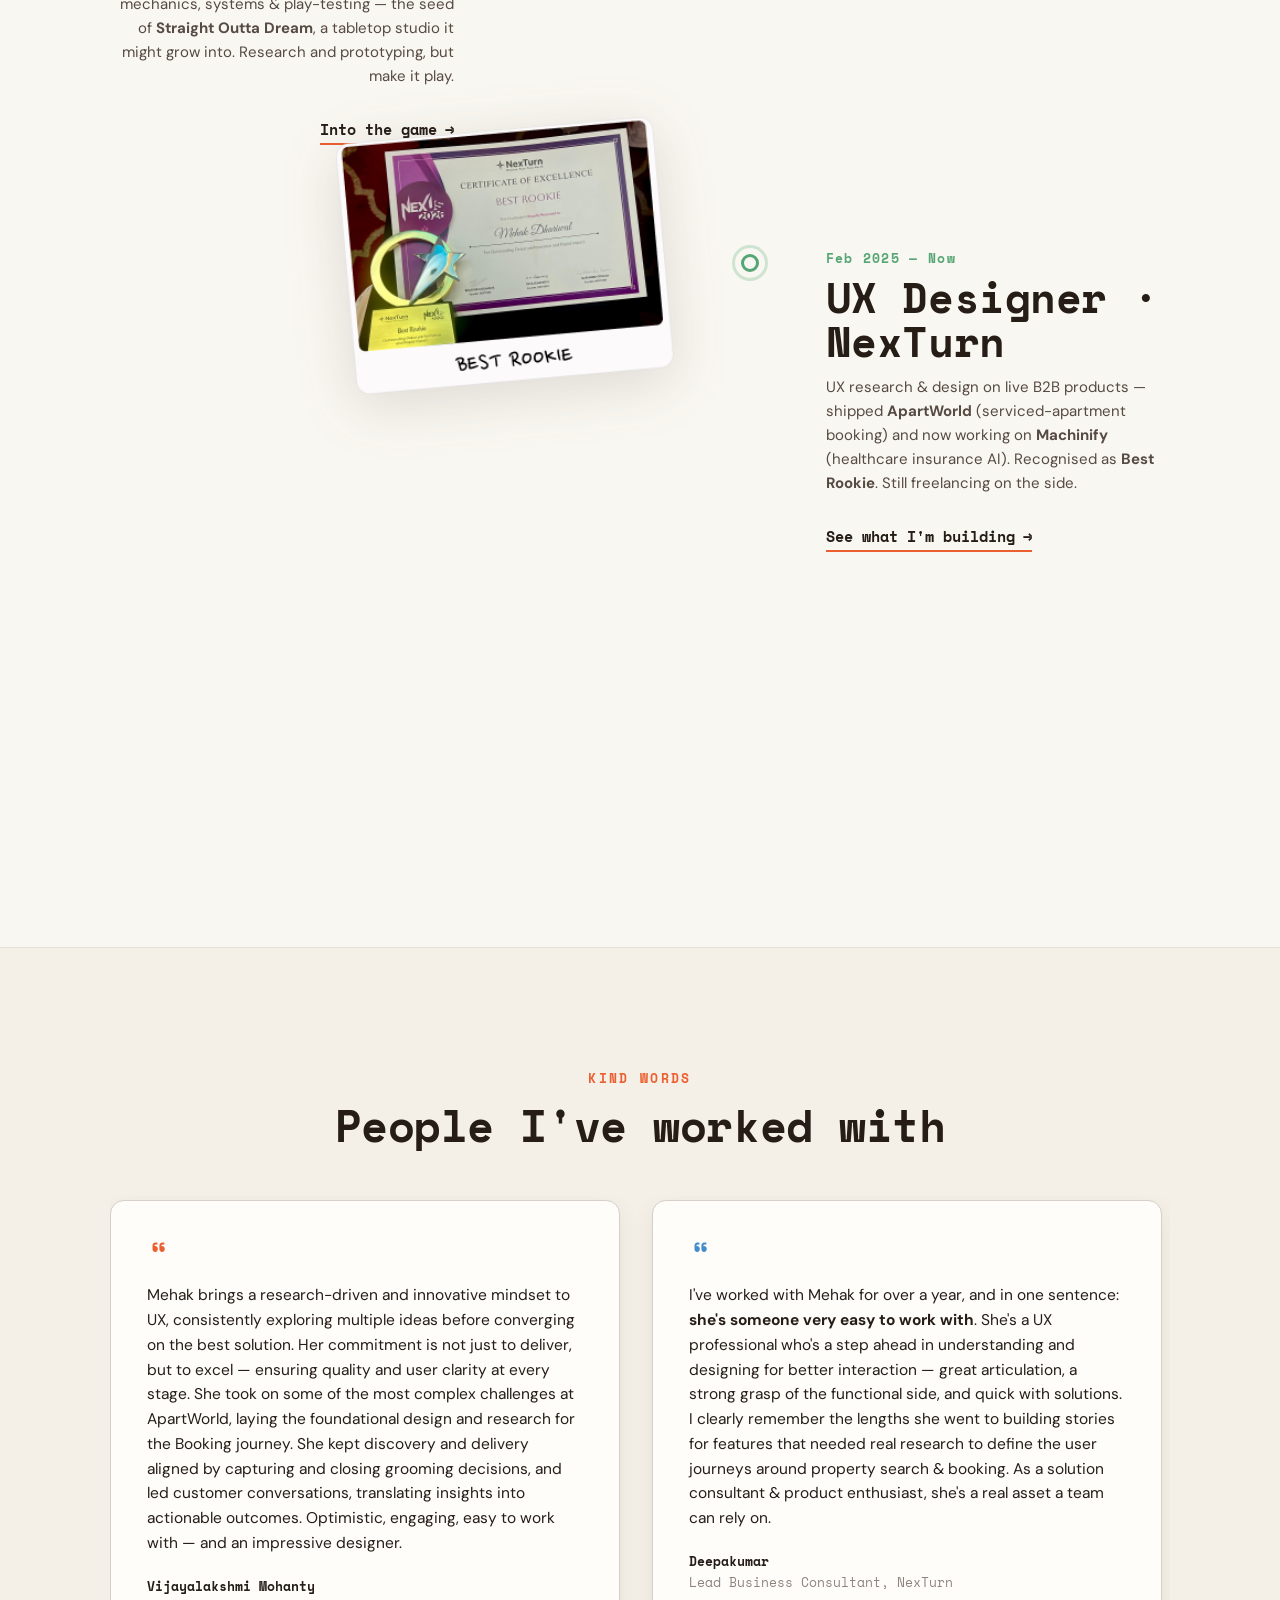
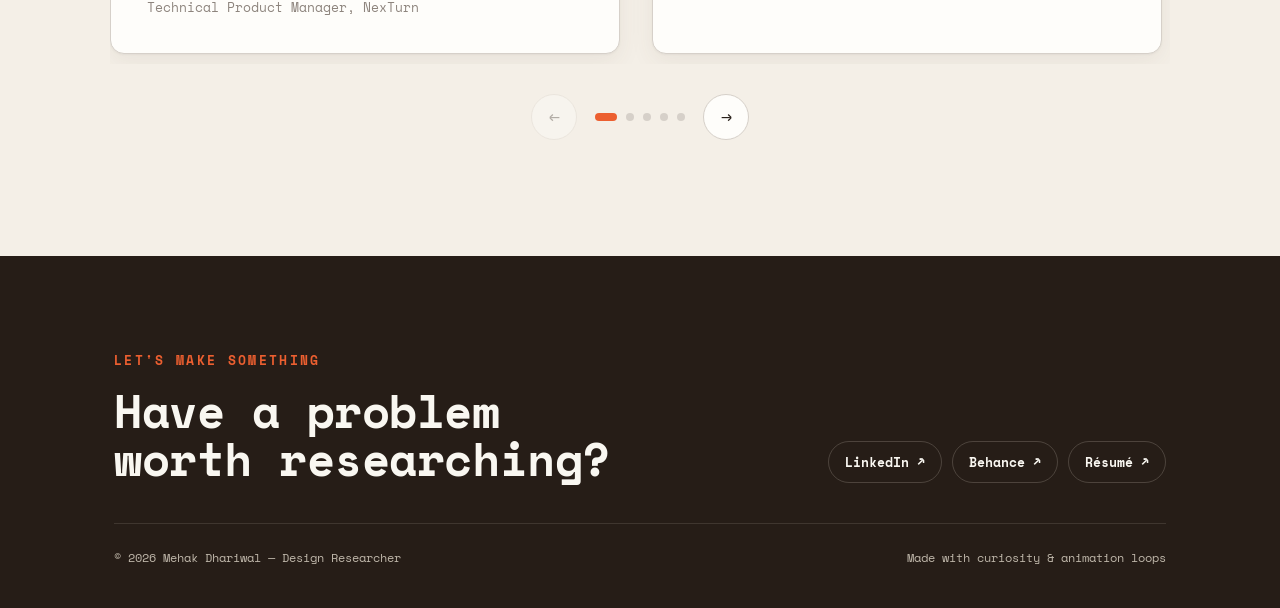
==== commit 88e4ddd5: "update 4" ====
--- a/index.html
+++ b/index.html
@@ -111,7 +111,7 @@
     <div style="display:grid; grid-template-columns: .8fr 1.2fr; gap:clamp(28px,5vw,56px); align-items:start;" class="now-grid">
       <div class="reveal">
         <span class="eyebrow">Currently</span>
-        <h2 style="font-size:clamp(28px,4vw,42px); margin-top:16px;">Designing for B2B<br>hospitality.</h2>
+        <h2 style="font-size:clamp(28px,4vw,42px); margin-top:16px;">Designing complex<br>B2B products.</h2>
         <p style="margin-top:18px; font-size:15.5px;">
           Research-oriented UX designer with ~3 years across <strong>healthcare, education, and hospitality</strong> tech.
           I study how people adopt complex, multi-stakeholder, and AI-assisted experiences — then turn that into product decisions.
@@ -131,8 +131,20 @@
           </div>
           <span class="tag o">★ Best Rookie</span>
         </div>
+
+        <div style="display:grid; gap:10px; padding:16px 0; border-top:1px solid var(--line-soft); border-bottom:1px solid var(--line-soft);">
+          <div class="row" style="gap:10px; align-items:baseline; flex-wrap:nowrap;">
+            <span class="tag b" style="flex:none;">Now</span>
+            <span style="font-size:14.5px;"><strong>Machinify</strong> &middot; <span class="dim">healthcare insurance AI</span></span>
+          </div>
+          <div class="row" style="gap:10px; align-items:baseline; flex-wrap:nowrap;">
+            <span class="tag" style="flex:none;">Shipped</span>
+            <span style="font-size:14.5px;"><a href="apartworld.html" class="textlink" style="font-size:14.5px;">ApartWorld</a> &middot; <span class="dim">B2B apartment booking</span></span>
+          </div>
+        </div>
+
         <ul class="ticks">
-          <li>Research across <strong>B2B hospitality workflows</strong> — booking behavior, onboarding friction, and operational challenges.</li>
+          <li>Lead end-to-end UX research &amp; design on live B2B products, from discovery to delivery.</li>
           <li>Translate insights into journeys, flows, hypotheses, and iterative solution directions.</li>
           <li>Collaborate across business, ops, engineering &amp; design in agile teams to shape MVP decisions — balancing user and business needs.</li>
           <li>Recognized as <strong>Best Rookie</strong> for driving iterations within ambiguous problem spaces.</li>
@@ -374,7 +386,7 @@
         <div class="m-body">
           <div class="m-year" style="color:var(--green);">Feb 2025 — Now</div>
           <h3 class="m-title">UX Designer · NexTurn</h3>
-          <p>Researching B2B hospitality workflows and shaping MVP decisions across business, ops &amp; engineering — recognised as <strong>Best Rookie</strong>. Still freelancing on the side.</p>
+          <p>UX research &amp; design on live B2B products — shipped <strong>ApartWorld</strong> (serviced-apartment booking) and now working on <strong>Machinify</strong> (healthcare insurance AI). Recognised as <strong>Best Rookie</strong>. Still freelancing on the side.</p>
           <a class="textlink mt-s" href="work.html">See what I'm building <span>→</span></a>
         </div>
         <div class="m-media">
